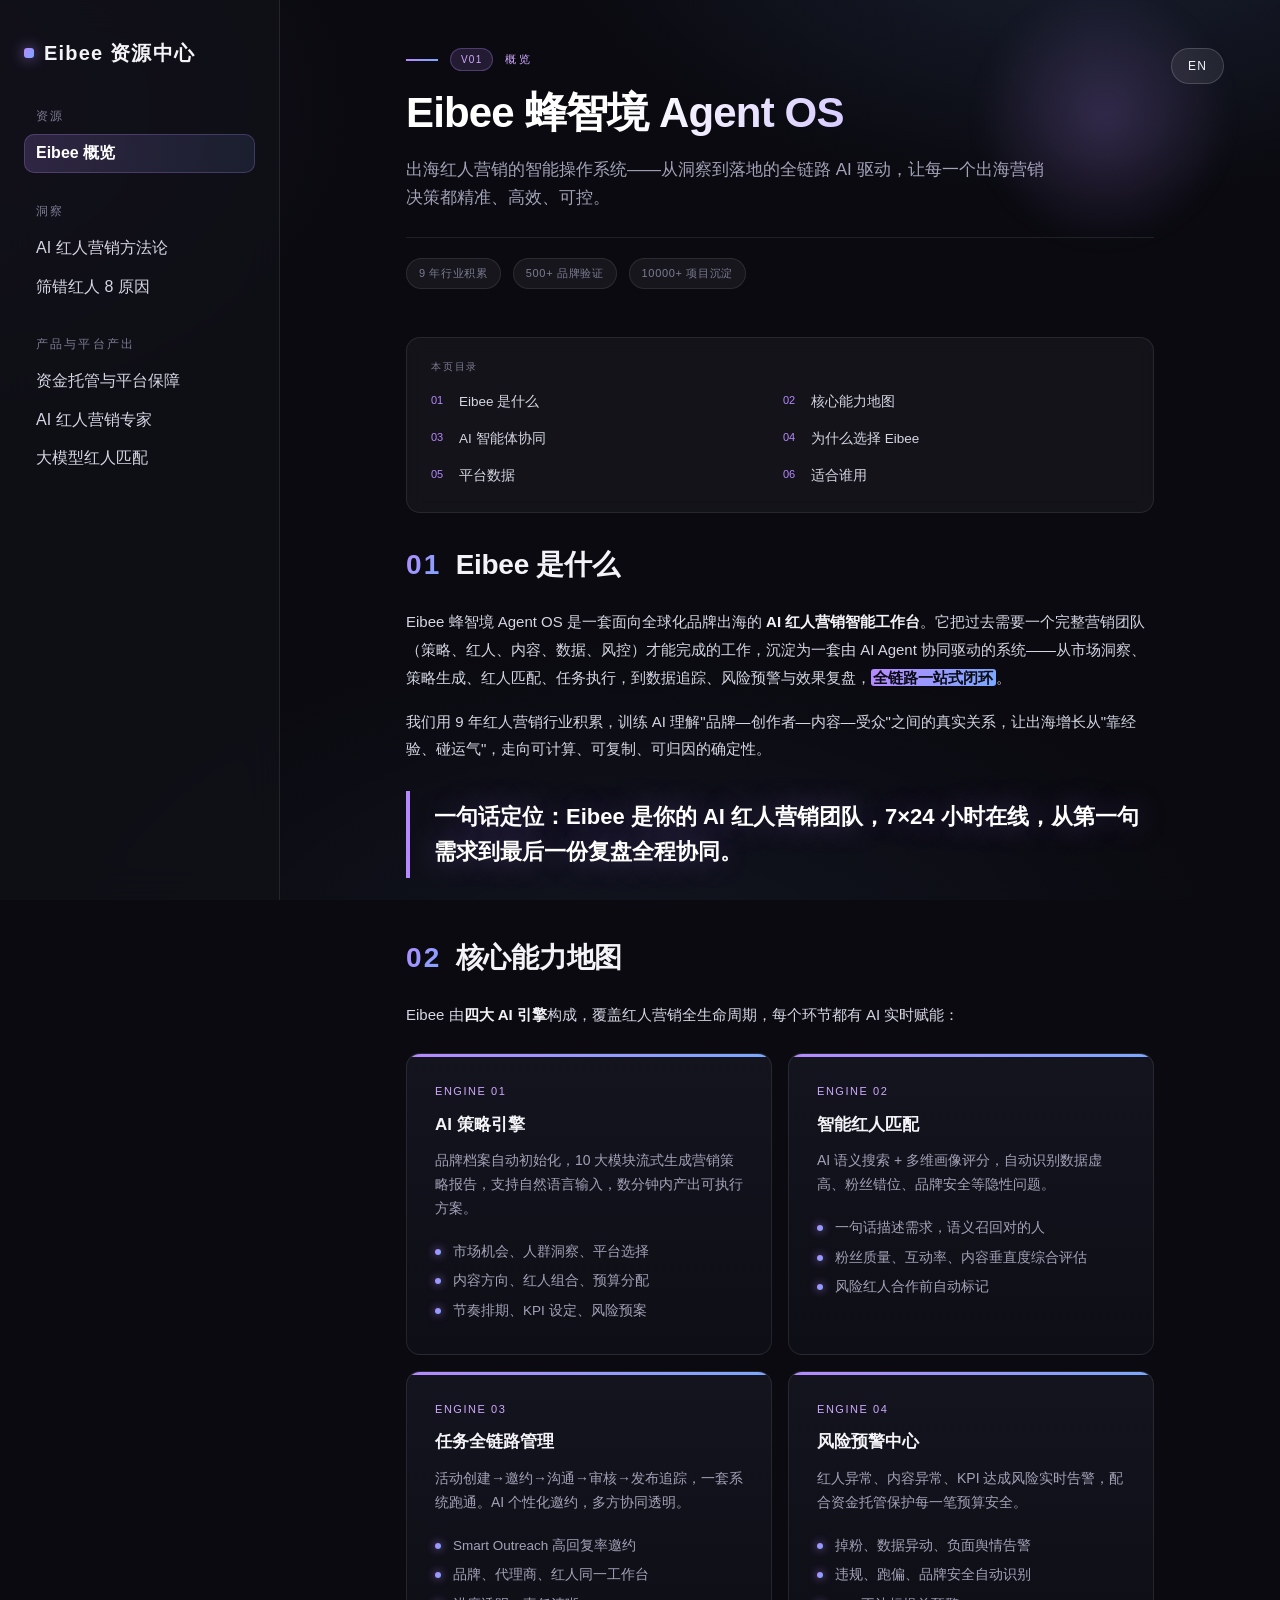
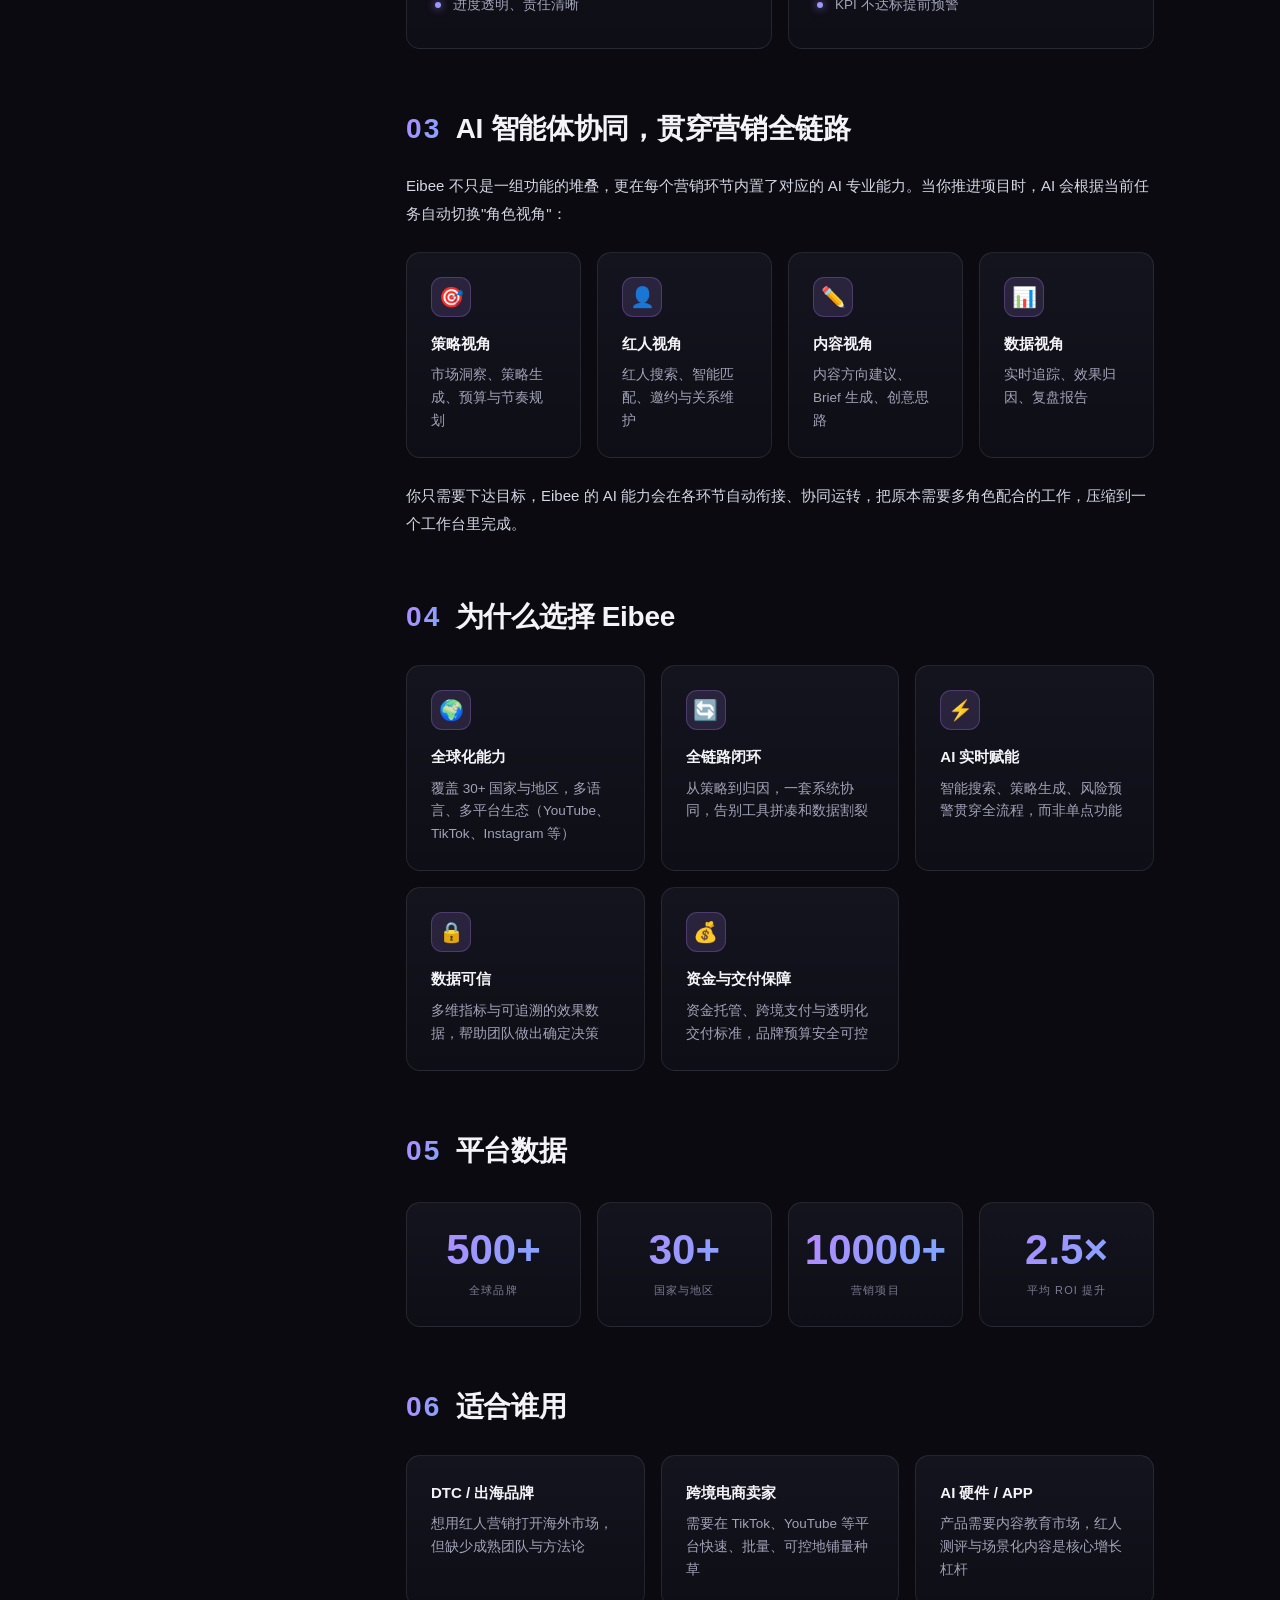
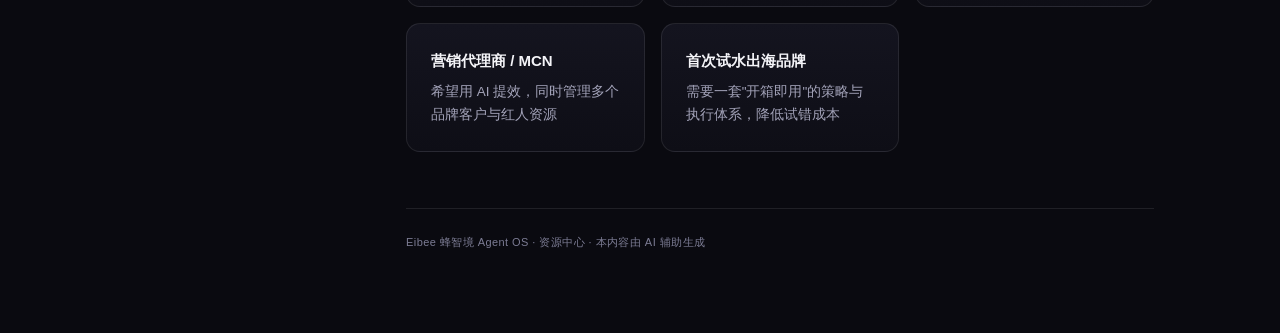
==== index.html @ e1010a0f "视觉升级：Dark Global Edition 深色全球营销风" ====
<!doctype html>
<html lang="zh-CN">
<head>
<meta charset="utf-8">
<meta name="viewport" content="width=device-width,initial-scale=1">
<title>Eibee 蜂智境 Agent OS · Eibee 资源中心</title>
<style>
:root{--bg:#0a0a10;--bg-2:#0e0e16;--panel:#14141f;--panel-2:#191926;--line:rgba(255,255,255,.09);--line-strong:rgba(255,255,255,.16);--ink:#f4f4f8;--ink-2:#d6d6e4;--ink-3:#a2a2b8;--grey:#7c7c94;--acc:#B689FF;--acc-2:#7AA8FF;--acc-soft:rgba(182,137,255,.14);--acc-deep:#cfa9ff;--grad:linear-gradient(120deg,#B689FF 0%,#7AA8FF 100%);--glow:0 0 40px rgba(182,137,255,.18);--title:'Alibaba PuHuiTi Medium','Alibaba PuHuiTi 3.0 65 Medium','PingFang SC','Microsoft YaHei',sans-serif;--mono:'Alibaba PuHuiTi','Alibaba PuHuiTi 3.0 55 Regular','PingFang SC','Microsoft YaHei',sans-serif;--sans:'Alibaba PuHuiTi','Alibaba PuHuiTi 3.0 55 Regular','PingFang SC','Microsoft YaHei',sans-serif;--sidebar-w:280px}*,*::before,*::after{box-sizing:border-box;margin:0;padding:0}html{scroll-behavior:smooth;-webkit-text-size-adjust:100%}body{font-family:var(--sans);background:var(--bg);background-image:radial-gradient(900px 480px at 85% -10%,rgba(122,168,255,.14),transparent 60%),radial-gradient(800px 520px at -10% 12%,rgba(182,137,255,.12),transparent 60%),radial-gradient(1000px 600px at 50% 110%,rgba(122,168,255,.07),transparent 60%);background-attachment:fixed;color:var(--ink);line-height:1.7;font-size:15px;-webkit-font-smoothing:antialiased;-moz-osx-font-smoothing:grayscale}h1,h2,h3,h4,h5,h6,.sidebar-logo,.sidebar-group-title,.toc-title{font-family:var(--title)}::selection{background:var(--acc);color:#0a0a10}::-webkit-scrollbar{width:10px;height:10px}::-webkit-scrollbar-thumb{background:rgba(255,255,255,.12);border-radius:8px;border:2px solid var(--bg)}::-webkit-scrollbar-track{background:transparent}a{color:var(--acc-deep)}.page-wrap{display:flex;min-height:100vh}.sidebar{width:var(--sidebar-w);min-width:var(--sidebar-w);background:rgba(16,16,24,.82);backdrop-filter:blur(18px);-webkit-backdrop-filter:blur(18px);border-right:1px solid var(--line);padding:36px 0;position:fixed;top:0;left:0;bottom:0;overflow-y:auto;z-index:100}.sidebar-inner{padding:0 24px}.sidebar-logo{display:flex;align-items:center;gap:10px;font-family:var(--title);font-size:20px;font-weight:700;letter-spacing:.06em;color:var(--ink);text-decoration:none;margin-bottom:36px}.sidebar-logo::before{content:"";width:10px;height:10px;border-radius:3px;background:var(--grad);box-shadow:0 0 14px rgba(182,137,255,.7);flex:none}.sidebar-group{margin-bottom:28px}.sidebar-group-title{font-family:var(--title);font-size:12px;letter-spacing:.18em;color:var(--grey);text-transform:uppercase;padding:0 12px;margin-bottom:8px}.sidebar-item{display:flex;align-items:center;gap:10px;padding:8px 12px;border-radius:10px;font-size:16px;color:var(--ink-2);text-decoration:none;transition:background .15s,color .15s;line-height:1.4}.sidebar-item:hover{background:rgba(255,255,255,.06);color:var(--ink)}.sidebar-item.active{background:linear-gradient(90deg,rgba(182,137,255,.18),rgba(122,168,255,.10));color:#fff;font-weight:600;box-shadow:inset 0 0 0 1px rgba(182,137,255,.25)}.sidebar-item .si-icon{display:none}.sidebar-item.sub{padding-left:34px;font-size:16px;color:var(--ink-3)}.sidebar-item.sub.active{color:#fff;background:var(--acc-soft)}.lang-toggle{position:absolute;top:48px;right:56px;z-index:200;padding:7px 16px;border-radius:999px;background:rgba(255,255,255,.08);color:var(--ink);border:1px solid var(--line-strong);font-family:var(--mono);font-size:12px;letter-spacing:.1em;text-decoration:none;cursor:pointer;backdrop-filter:blur(10px);-webkit-backdrop-filter:blur(10px);transition:background .15s,border-color .15s,box-shadow .15s}.lang-toggle:hover{background:rgba(182,137,255,.22);border-color:rgba(182,137,255,.5);box-shadow:var(--glow)}.sidebar-toggle{display:none;position:fixed;top:16px;left:16px;z-index:200;width:40px;height:40px;border-radius:10px;background:rgba(255,255,255,.08);color:var(--ink);border:1px solid var(--line-strong);font-size:18px;cursor:pointer;align-items:center;justify-content:center;backdrop-filter:blur(10px);-webkit-backdrop-filter:blur(10px)}.main{margin-left:var(--sidebar-w);flex:1;min-width:0}.main-inner{position:relative;max-width:860px;margin:0 auto;padding:48px 56px 80px}.doc-hero{margin-bottom:48px;position:relative}.doc-hero::before{content:"";position:absolute;top:-70px;right:-90px;width:280px;height:280px;border-radius:50%;background:radial-gradient(circle,rgba(182,137,255,.22),transparent 65%);filter:blur(10px);pointer-events:none}.doc-eyebrow{font-family:var(--mono);font-size:11px;letter-spacing:.2em;color:var(--acc-deep);margin-bottom:16px;display:flex;align-items:center;gap:12px}.doc-eyebrow::before{content:"";width:32px;height:2px;background:var(--grad)}.doc-eyebrow .cat-tag{display:inline-block;padding:2px 10px;border-radius:999px;background:var(--acc-soft);color:var(--acc-deep);border:1px solid rgba(182,137,255,.3);font-size:10px;letter-spacing:.12em}.doc-title{font-size:clamp(28px,4vw,42px);font-weight:900;line-height:1.25;letter-spacing:-.02em;background:linear-gradient(120deg,#ffffff 30%,#c9b8ff 70%,#9db8ff 100%);-webkit-background-clip:text;background-clip:text;-webkit-text-fill-color:transparent;color:transparent;margin-bottom:16px}.doc-subtitle{font-size:17px;color:var(--ink-3);line-height:1.7;max-width:640px}.doc-meta{display:flex;gap:12px;flex-wrap:wrap;margin-top:24px;padding-top:20px;border-top:1px solid var(--line);font-family:var(--mono);font-size:11px;letter-spacing:.06em;color:var(--grey)}.doc-meta span{display:flex;align-items:center;gap:6px;padding:5px 12px;border-radius:999px;background:rgba(255,255,255,.05);border:1px solid var(--line)}.sec{margin-bottom:56px;scroll-margin-top:24px}.sec-head{display:flex;align-items:baseline;gap:14px;margin-bottom:20px}.sec-num{font-family:var(--mono);font-size:clamp(22px,2.8vw,28px);font-weight:700;background:var(--grad);-webkit-background-clip:text;background-clip:text;-webkit-text-fill-color:transparent;color:transparent;letter-spacing:.08em;min-width:32px}.sec-title{font-size:clamp(22px,2.8vw,28px);font-weight:800;line-height:1.3;letter-spacing:-.01em;color:var(--ink)}.sec-lead{font-size:16px;color:var(--ink-3);line-height:1.8;margin-bottom:20px}.sec p{margin-bottom:16px;color:var(--ink-2);font-size:15px;line-height:1.85}.sec strong{color:var(--ink);font-weight:700}.hl{background:var(--grad);color:#0a0a10;padding:0 .15em;border-radius:3px;font-weight:600}.pull{font-weight:800;font-size:clamp(18px,2.2vw,22px);line-height:1.6;border-left:4px solid var(--acc);padding:8px 0 8px 24px;margin:28px 0;color:#fff;text-shadow:0 0 30px rgba(182,137,255,.35)}.cards{display:grid;gap:16px;margin:24px 0}.cards-2{grid-template-columns:repeat(2,1fr)}.cards-3{grid-template-columns:repeat(3,1fr)}.cards-4{grid-template-columns:repeat(4,1fr)}.card{background:linear-gradient(180deg,var(--panel),var(--bg-2));border:1px solid var(--line);border-radius:14px;padding:24px;transition:transform .2s,box-shadow .2s,border-color .2s}.card:hover{transform:translateY(-3px);border-color:rgba(182,137,255,.45);box-shadow:0 12px 32px rgba(0,0,0,.4),var(--glow)}.card-icon{width:40px;height:40px;border-radius:11px;background:var(--acc-soft);color:var(--acc-deep);border:1px solid rgba(182,137,255,.25);display:flex;align-items:center;justify-content:center;font-size:20px;margin-bottom:14px}.card h4{font-size:15px;font-weight:700;margin-bottom:8px;color:var(--ink)}.card p{font-size:13.5px;color:var(--ink-3);line-height:1.7;margin:0}.feat-card{background:linear-gradient(180deg,var(--panel),var(--bg-2));border:1px solid var(--line);border-radius:14px;padding:28px;position:relative;overflow:hidden;transition:transform .2s,box-shadow .2s,border-color .2s}.feat-card:hover{transform:translateY(-3px);border-color:rgba(122,168,255,.45);box-shadow:0 12px 32px rgba(0,0,0,.4),0 0 40px rgba(122,168,255,.12)}.feat-card::before{content:"";position:absolute;top:0;left:0;right:0;height:3px;background:var(--grad)}.feat-card .fc-num{font-family:var(--mono);font-size:11px;letter-spacing:.14em;color:var(--acc-deep);margin-bottom:10px}.feat-card h4{font-size:17px;font-weight:700;margin-bottom:10px;color:var(--ink)}.feat-card p{font-size:14px;color:var(--ink-3);line-height:1.7}.feat-card ul{margin:12px 0 0;padding:0;list-style:none}.feat-card ul li{font-size:13.5px;color:var(--ink-3);padding:4px 0;padding-left:18px;position:relative;line-height:1.6}.feat-card ul li::before{content:"";position:absolute;left:0;top:12px;width:6px;height:6px;border-radius:50%;background:var(--grad);box-shadow:0 0 8px rgba(182,137,255,.8)}.acc-band{background:linear-gradient(135deg,rgba(182,137,255,.16),rgba(122,168,255,.10));border:1px solid rgba(182,137,255,.28);border-radius:18px;padding:clamp(28px,4vw,48px);margin:32px 0}.acc-band .sec-title{color:#fff}.stats-row{display:grid;gap:16px;margin:28px 0}.stats-4{grid-template-columns:repeat(4,1fr)}.stats-3{grid-template-columns:repeat(3,1fr)}.stat{text-align:center;padding:26px 16px;background:linear-gradient(180deg,var(--panel),var(--bg-2));border:1px solid var(--line);border-radius:14px;transition:border-color .2s,box-shadow .2s}.stat:hover{border-color:rgba(182,137,255,.4);box-shadow:var(--glow)}.stat .num{font-size:clamp(28px,3.5vw,42px);font-weight:900;background:var(--grad);-webkit-background-clip:text;background-clip:text;-webkit-text-fill-color:transparent;color:transparent;line-height:1;font-variant-numeric:tabular-nums}.stat .label{font-family:var(--mono);font-size:11px;letter-spacing:.1em;color:var(--grey);margin-top:10px}.table-wrap{overflow-x:auto;margin:24px 0}table{width:100%;border-collapse:collapse;font-size:14px}th{text-align:left;padding:12px 16px;font-family:var(--mono);font-size:11px;letter-spacing:.1em;color:var(--acc-deep);border-bottom:2px solid rgba(182,137,255,.5);text-transform:uppercase}td{padding:14px 16px;border-bottom:1px solid var(--line);color:var(--ink-2)}tr:hover td{background:rgba(255,255,255,.04)}.steps{margin:28px 0;position:relative}.step{display:flex;gap:20px;margin-bottom:24px;position:relative}.step:last-child{margin-bottom:0}.step-marker{width:36px;height:36px;flex:none;border-radius:50%;background:var(--grad);color:#0a0a10;display:flex;align-items:center;justify-content:center;font-family:var(--mono);font-weight:700;font-size:14px;box-shadow:0 0 16px rgba(182,137,255,.5)}.step-body h4{font-size:15px;font-weight:700;margin-bottom:6px;color:var(--ink)}.step-body p{font-size:14px;color:var(--ink-3);margin:0;line-height:1.7}.doc-footer{margin-top:48px;padding-top:24px;border-top:1px solid var(--line);font-family:var(--mono);font-size:11px;letter-spacing:.04em;color:var(--grey);line-height:1.8}.toc{background:rgba(255,255,255,.04);border:1px solid var(--line);border-radius:14px;padding:20px 24px;margin:28px 0;backdrop-filter:blur(8px);-webkit-backdrop-filter:blur(8px)}.toc-title{font-family:var(--title);font-size:10px;letter-spacing:.18em;color:var(--grey);text-transform:uppercase;margin-bottom:12px}.toc-list{list-style:none;display:grid;grid-template-columns:repeat(2,1fr);gap:6px}.toc-list a{color:var(--ink-2);text-decoration:none;font-size:13.5px;padding:4px 0;display:flex;gap:8px;transition:color .15s}.toc-list a:hover{color:var(--acc-deep)}.toc-list a .tn{font-family:var(--mono);font-size:11px;color:var(--acc);min-width:20px}@media(max-width:900px){.sidebar{transform:translateX(-100%);transition:transform .25s;box-shadow:8px 0 40px rgba(0,0,0,.5)}.sidebar.open{transform:translateX(0)}.sidebar-toggle{display:flex}.main{margin-left:0}.main-inner{padding:32px 20px 60px}.lang-toggle{top:32px;right:20px}.cards-2,.cards-3,.cards-4{grid-template-columns:1fr}.stats-4,.stats-3{grid-template-columns:repeat(2,1fr)}.toc-list{grid-template-columns:1fr}}@media(max-width:560px){.stats-4,.stats-3{grid-template-columns:1fr}}@media print{body{background:#fff!important;background-image:none!important;color:#111}.sidebar,.sidebar-toggle,.lang-toggle{display:none!important}.main{margin-left:0}.main-inner{max-width:100%;padding:0}.sec{break-inside:avoid}.card,.feat-card,.stat,.acc-band{break-inside:avoid;background:#fff;border-color:#ddd;box-shadow:none}.doc-title,.sec-num,.stat .num{background:none;-webkit-text-fill-color:initial;color:#111}.card p,.feat-card p,.feat-card ul li,.sec p,.doc-subtitle{color:#333}}
</style>
</head>
<body>
<div class="page-wrap">
<aside class="sidebar" id="sidebar">
  <div class="sidebar-inner">
    <a class="sidebar-logo" href="index.html?sharecode=LYEO55FTEU">Eibee 资源中心</a>
    <div class="sidebar-group">
  <div class="sidebar-group-title">资源</div>
  <a class="sidebar-item active" href="index.html?sharecode=LYEO55FTEU"><span class="si-icon">›</span>Eibee 概览</a>
</div><div class="sidebar-group">
  <div class="sidebar-group-title">洞察</div>
  <a class="sidebar-item" href="methodology.html?sharecode=LYEO55FTEU"><span class="si-icon">›</span>AI 红人营销方法论</a><a class="sidebar-item" href="8-mistakes.html?sharecode=LYEO55FTEU"><span class="si-icon">›</span>筛错红人 8 原因</a>
</div><div class="sidebar-group">
  <div class="sidebar-group-title">产品与平台产出</div>
  <a class="sidebar-item" href="fund-escrow.html?sharecode=LYEO55FTEU"><span class="si-icon">›</span>资金托管与平台保障</a><a class="sidebar-item" href="ai-expert.html?sharecode=LYEO55FTEU"><span class="si-icon">›</span>AI 红人营销专家</a><a class="sidebar-item" href="llm-matching.html?sharecode=LYEO55FTEU"><span class="si-icon">›</span>大模型红人匹配</a>
</div>
  </div>
</aside>
<button class="sidebar-toggle" id="sidebarToggle">☰</button>
<main class="main"><div class="main-inner">
<div class="doc-hero">
  <div class="doc-eyebrow"><span class="cat-tag">V01</span> 概览</div>
  <h1 class="doc-title">Eibee 蜂智境 Agent OS</h1>
  <p class="doc-subtitle">出海红人营销的智能操作系统——从洞察到落地的全链路 AI 驱动，让每一个出海营销决策都精准、高效、可控。</p>
  <div class="doc-meta"><span>9 年行业积累</span><span>500+ 品牌验证</span><span>10000+ 项目沉淀</span></div>
</div>
<div class="toc"><div class="toc-title">本页目录</div><div class="toc-list"><a href="#s1"><span class="tn">01</span>Eibee 是什么</a><a href="#s2"><span class="tn">02</span>核心能力地图</a><a href="#s3"><span class="tn">03</span>AI 智能体协同</a><a href="#s4"><span class="tn">04</span>为什么选择 Eibee</a><a href="#s5"><span class="tn">05</span>平台数据</a><a href="#s6"><span class="tn">06</span>适合谁用</a></div></div>

<section class="sec" id="s1">
  <div class="sec-head"><span class="sec-num">01</span><h2 class="sec-title">Eibee 是什么</h2></div>
  <p>Eibee 蜂智境 Agent OS 是一套面向全球化品牌出海的 <strong>AI 红人营销智能工作台</strong>。它把过去需要一个完整营销团队（策略、红人、内容、数据、风控）才能完成的工作，沉淀为一套由 AI Agent 协同驱动的系统——从市场洞察、策略生成、红人匹配、任务执行，到数据追踪、风险预警与效果复盘，<span class="hl">全链路一站式闭环</span>。</p>
  <p>我们用 9 年红人营销行业积累，训练 AI 理解"品牌—创作者—内容—受众"之间的真实关系，让出海增长从"靠经验、碰运气"，走向可计算、可复制、可归因的确定性。</p>
  <div class="pull">一句话定位：Eibee 是你的 AI 红人营销团队，7×24 小时在线，从第一句需求到最后一份复盘全程协同。</div>
</section>

<section class="sec" id="s2">
  <div class="sec-head"><span class="sec-num">02</span><h2 class="sec-title">核心能力地图</h2></div>
  <p>Eibee 由<strong>四大 AI 引擎</strong>构成，覆盖红人营销全生命周期，每个环节都有 AI 实时赋能：</p>
  <div class="cards cards-2">
    <div class="feat-card">
      <div class="fc-num">ENGINE 01</div>
      <h4>AI 策略引擎</h4>
      <p>品牌档案自动初始化，10 大模块流式生成营销策略报告，支持自然语言输入，数分钟内产出可执行方案。</p>
      <ul>
        <li>市场机会、人群洞察、平台选择</li>
        <li>内容方向、红人组合、预算分配</li>
        <li>节奏排期、KPI 设定、风险预案</li>
      </ul>
    </div>
    <div class="feat-card">
      <div class="fc-num">ENGINE 02</div>
      <h4>智能红人匹配</h4>
      <p>AI 语义搜索 + 多维画像评分，自动识别数据虚高、粉丝错位、品牌安全等隐性问题。</p>
      <ul>
        <li>一句话描述需求，语义召回对的人</li>
        <li>粉丝质量、互动率、内容垂直度综合评估</li>
        <li>风险红人合作前自动标记</li>
      </ul>
    </div>
    <div class="feat-card">
      <div class="fc-num">ENGINE 03</div>
      <h4>任务全链路管理</h4>
      <p>活动创建→邀约→沟通→审核→发布追踪，一套系统跑通。AI 个性化邀约，多方协同透明。</p>
      <ul>
        <li>Smart Outreach 高回复率邀约</li>
        <li>品牌、代理商、红人同一工作台</li>
        <li>进度透明、责任清晰</li>
      </ul>
    </div>
    <div class="feat-card">
      <div class="fc-num">ENGINE 04</div>
      <h4>风险预警中心</h4>
      <p>红人异常、内容异常、KPI 达成风险实时告警，配合资金托管保护每一笔预算安全。</p>
      <ul>
        <li>掉粉、数据异动、负面舆情告警</li>
        <li>违规、跑偏、品牌安全自动识别</li>
        <li>KPI 不达标提前预警</li>
      </ul>
    </div>
  </div>
</section>

<section class="sec" id="s3">
  <div class="sec-head"><span class="sec-num">03</span><h2 class="sec-title">AI 智能体协同，贯穿营销全链路</h2></div>
  <p>Eibee 不只是一组功能的堆叠，更在每个营销环节内置了对应的 AI 专业能力。当你推进项目时，AI 会根据当前任务自动切换"角色视角"：</p>
  <div class="cards cards-4">
    <div class="card"><div class="card-icon">🎯</div><h4>策略视角</h4><p>市场洞察、策略生成、预算与节奏规划</p></div>
    <div class="card"><div class="card-icon">👤</div><h4>红人视角</h4><p>红人搜索、智能匹配、邀约与关系维护</p></div>
    <div class="card"><div class="card-icon">✏️</div><h4>内容视角</h4><p>内容方向建议、Brief 生成、创意思路</p></div>
    <div class="card"><div class="card-icon">📊</div><h4>数据视角</h4><p>实时追踪、效果归因、复盘报告</p></div>
  </div>
  <p>你只需要下达目标，Eibee 的 AI 能力会在各环节自动衔接、协同运转，把原本需要多角色配合的工作，压缩到一个工作台里完成。</p>
</section>

<section class="sec" id="s4">
  <div class="sec-head"><span class="sec-num">04</span><h2 class="sec-title">为什么选择 Eibee</h2></div>
  <div class="cards cards-3">
    <div class="card"><div class="card-icon">🌍</div><h4>全球化能力</h4><p>覆盖 30+ 国家与地区，多语言、多平台生态（YouTube、TikTok、Instagram 等）</p></div>
    <div class="card"><div class="card-icon">🔄</div><h4>全链路闭环</h4><p>从策略到归因，一套系统协同，告别工具拼凑和数据割裂</p></div>
    <div class="card"><div class="card-icon">⚡</div><h4>AI 实时赋能</h4><p>智能搜索、策略生成、风险预警贯穿全流程，而非单点功能</p></div>
    <div class="card"><div class="card-icon">🔒</div><h4>数据可信</h4><p>多维指标与可追溯的效果数据，帮助团队做出确定决策</p></div>
    <div class="card"><div class="card-icon">💰</div><h4>资金与交付保障</h4><p>资金托管、跨境支付与透明化交付标准，品牌预算安全可控</p></div>
  </div>
</section>

<section class="sec" id="s5">
  <div class="sec-head"><span class="sec-num" style="color:var(--acc)">05</span><h2 class="sec-title">平台数据</h2></div>
  <div class="stats-row stats-4">
    <div class="stat"><div class="num">500+</div><div class="label">全球品牌</div></div>
    <div class="stat"><div class="num">30+</div><div class="label">国家与地区</div></div>
    <div class="stat"><div class="num">10000+</div><div class="label">营销项目</div></div>
    <div class="stat"><div class="num">2.5×</div><div class="label">平均 ROI 提升</div></div>
  </div>
</section>

<section class="sec" id="s6">
  <div class="sec-head"><span class="sec-num">06</span><h2 class="sec-title">适合谁用</h2></div>
  <div class="cards cards-3">
    <div class="card"><h4>DTC / 出海品牌</h4><p>想用红人营销打开海外市场，但缺少成熟团队与方法论</p></div>
    <div class="card"><h4>跨境电商卖家</h4><p>需要在 TikTok、YouTube 等平台快速、批量、可控地铺量种草</p></div>
    <div class="card"><h4>AI 硬件 / APP</h4><p>产品需要内容教育市场，红人测评与场景化内容是核心增长杠杆</p></div>
    <div class="card"><h4>营销代理商 / MCN</h4><p>希望用 AI 提效，同时管理多个品牌客户与红人资源</p></div>
    <div class="card"><h4>首次试水出海品牌</h4><p>需要一套"开箱即用"的策略与执行体系，降低试错成本</p></div>
  </div>
</section>

<div class="doc-footer">
  Eibee 蜂智境 Agent OS · 资源中心 · 本内容由 AI 辅助生成
</div>
</div></main>
</div>
<script>
document.getElementById('sidebarToggle').addEventListener('click',function(){
  document.getElementById('sidebar').classList.toggle('open');
});
document.addEventListener('click',function(e){
  if(!e.target.closest('.sidebar')&&!e.target.closest('.sidebar-toggle')){
    document.getElementById('sidebar').classList.remove('open');
  }
});
</script>
<a class="lang-toggle" href="index-en.html?sharecode=LYEO55FTEU">EN</a></body>
</html>
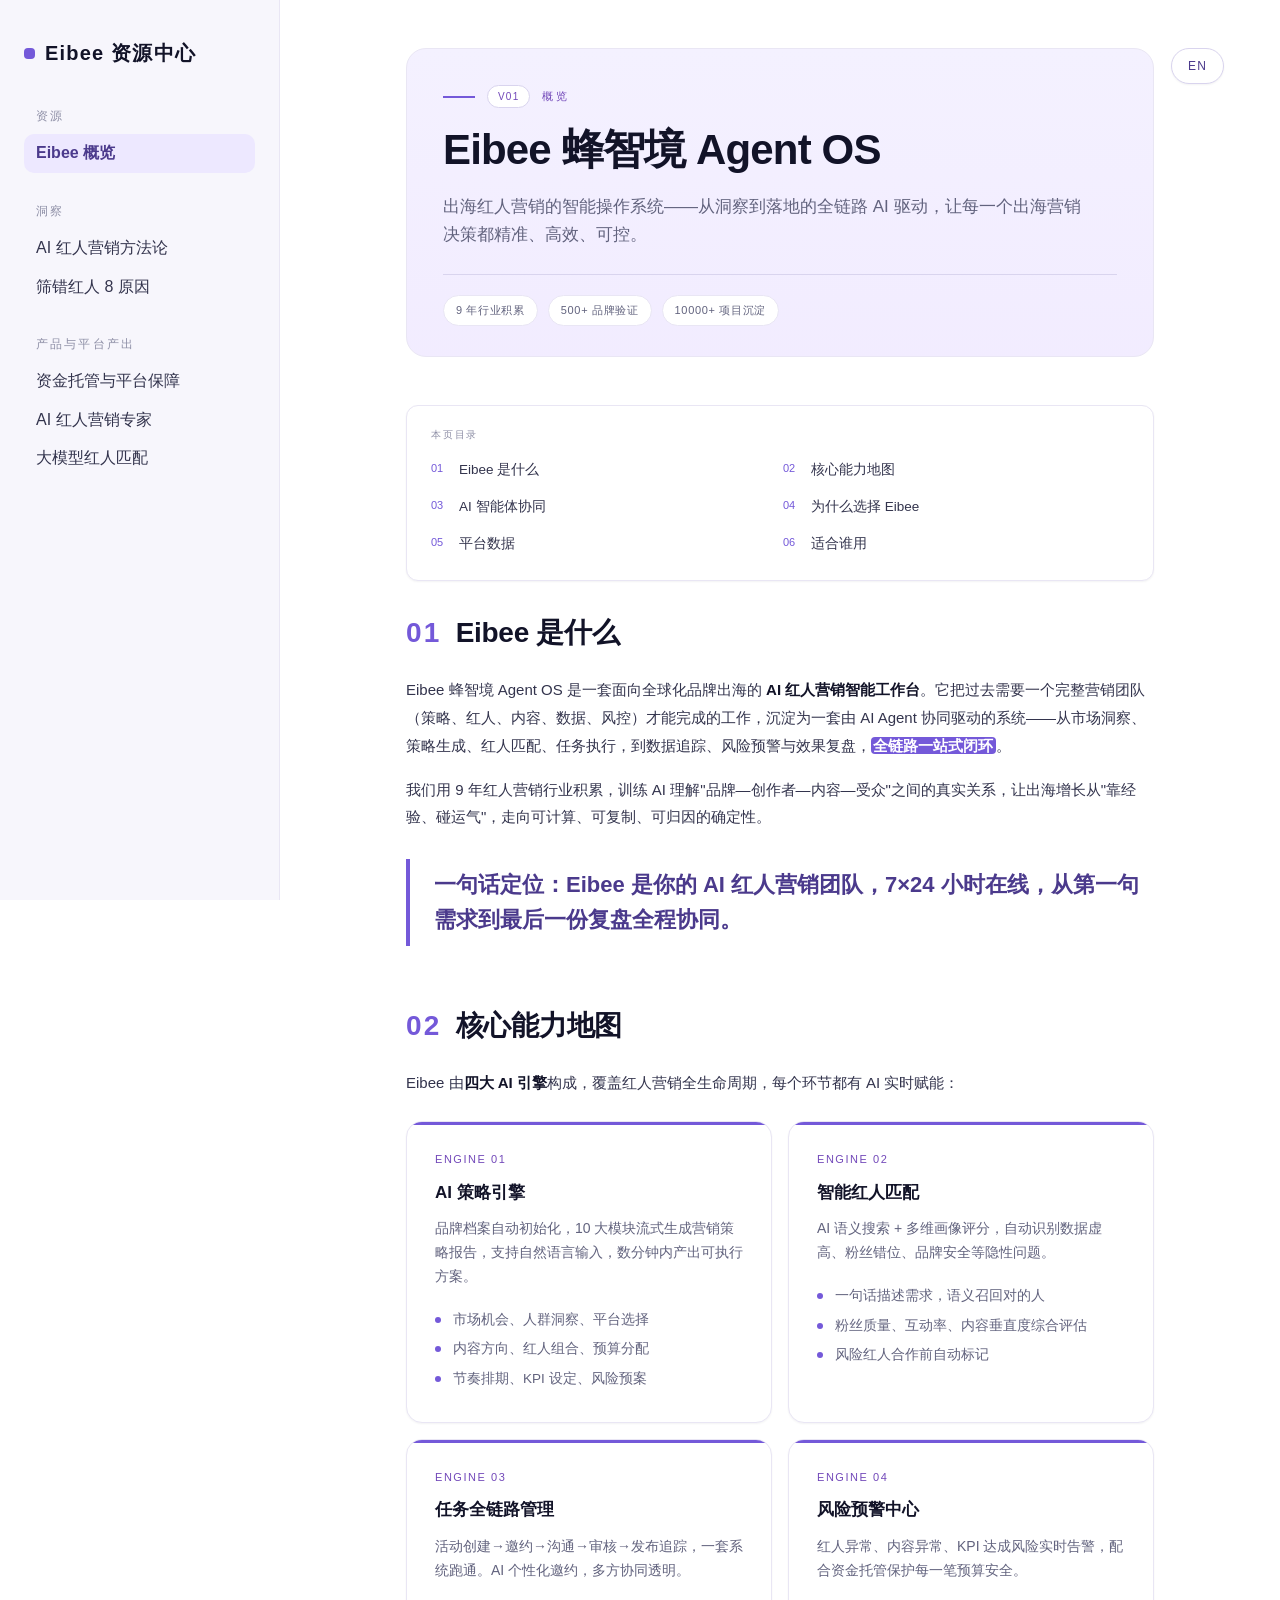
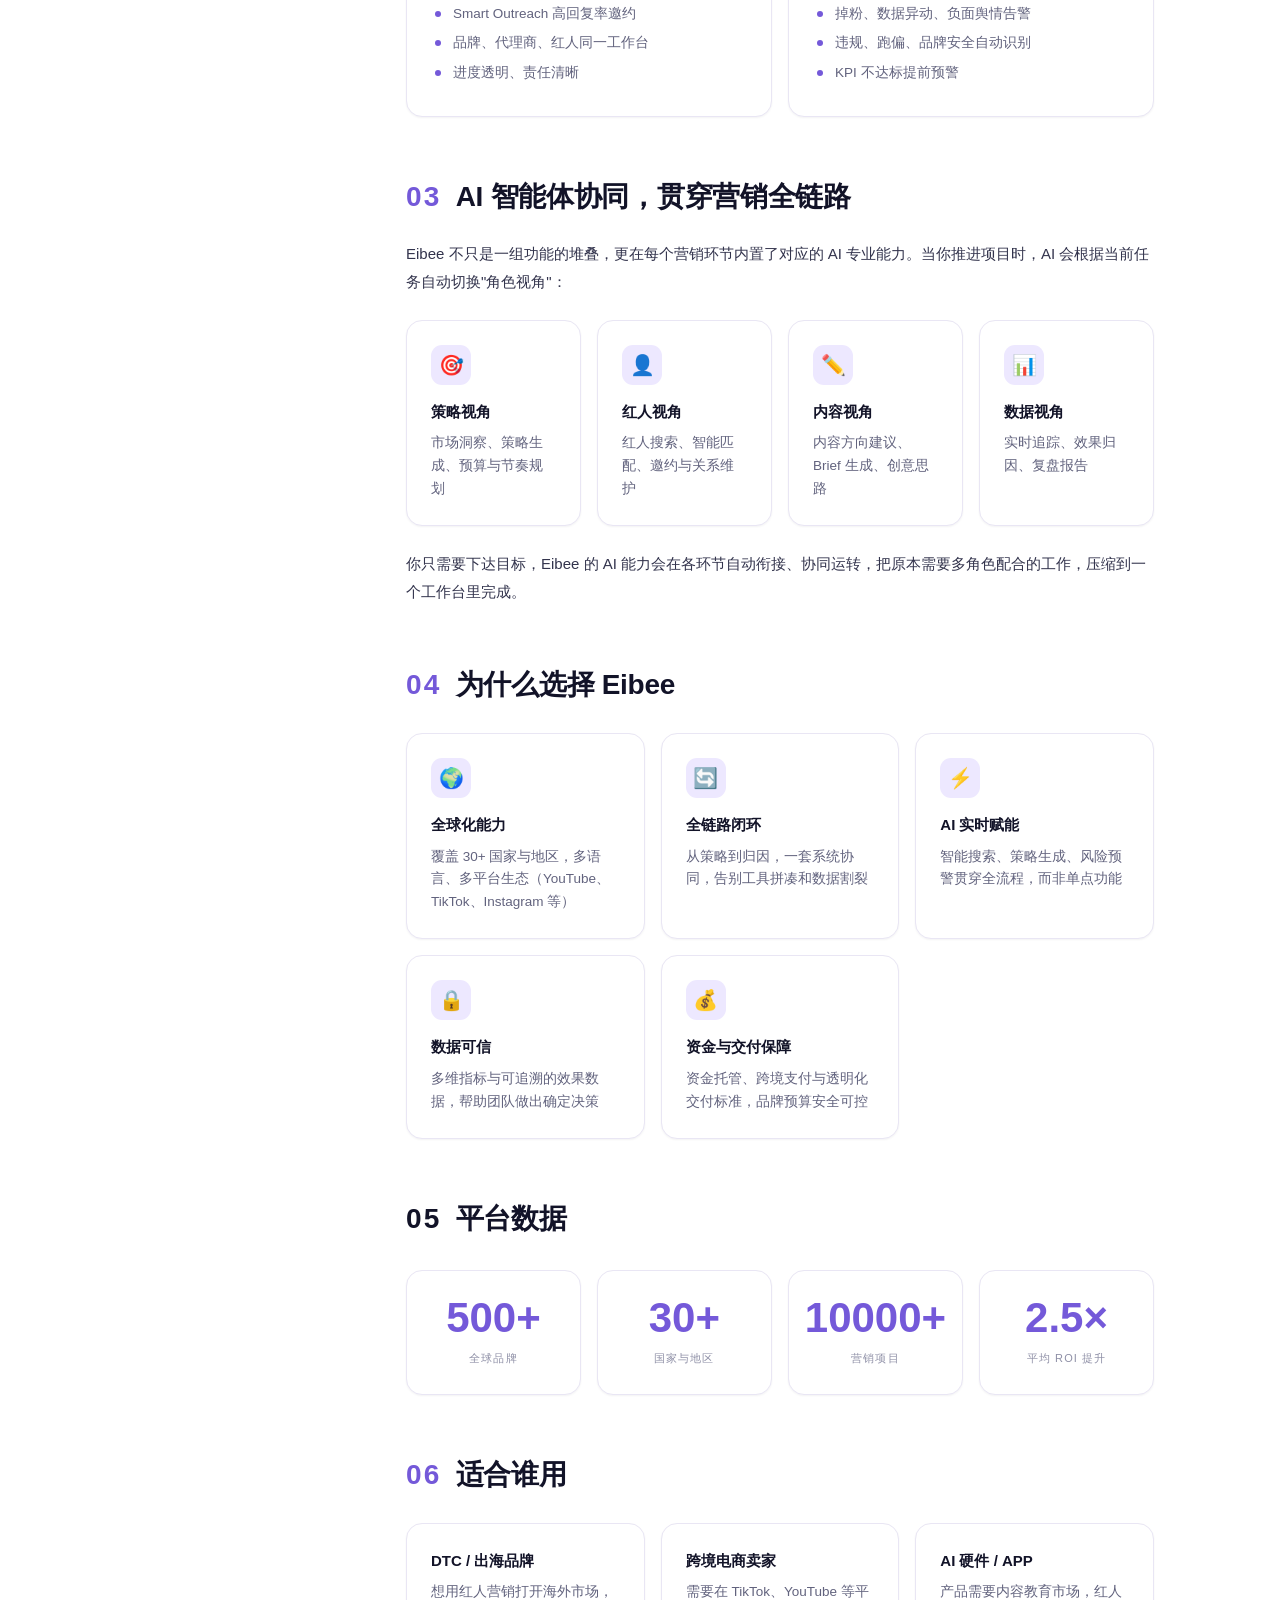
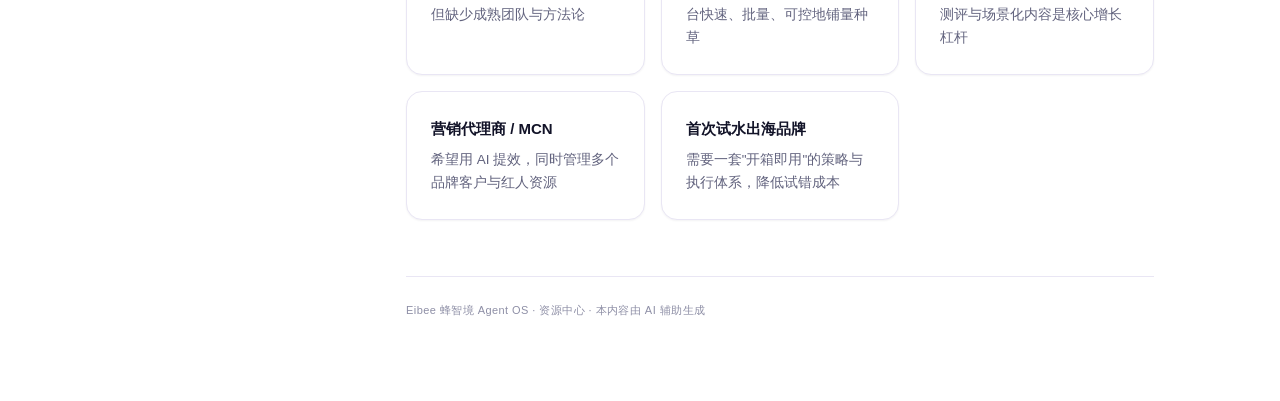
==== commit 3ab06b90: "视觉调整：切换为官网同款浅色品牌风（#7459d9 主紫 + 淡紫渐变 Hero）" ====
--- a/index.html
+++ b/index.html
@@ -5,7 +5,7 @@
 <meta name="viewport" content="width=device-width,initial-scale=1">
 <title>Eibee 蜂智境 Agent OS · Eibee 资源中心</title>
 <style>
-:root{--bg:#0a0a10;--bg-2:#0e0e16;--panel:#14141f;--panel-2:#191926;--line:rgba(255,255,255,.09);--line-strong:rgba(255,255,255,.16);--ink:#f4f4f8;--ink-2:#d6d6e4;--ink-3:#a2a2b8;--grey:#7c7c94;--acc:#B689FF;--acc-2:#7AA8FF;--acc-soft:rgba(182,137,255,.14);--acc-deep:#cfa9ff;--grad:linear-gradient(120deg,#B689FF 0%,#7AA8FF 100%);--glow:0 0 40px rgba(182,137,255,.18);--title:'Alibaba PuHuiTi Medium','Alibaba PuHuiTi 3.0 65 Medium','PingFang SC','Microsoft YaHei',sans-serif;--mono:'Alibaba PuHuiTi','Alibaba PuHuiTi 3.0 55 Regular','PingFang SC','Microsoft YaHei',sans-serif;--sans:'Alibaba PuHuiTi','Alibaba PuHuiTi 3.0 55 Regular','PingFang SC','Microsoft YaHei',sans-serif;--sidebar-w:280px}*,*::before,*::after{box-sizing:border-box;margin:0;padding:0}html{scroll-behavior:smooth;-webkit-text-size-adjust:100%}body{font-family:var(--sans);background:var(--bg);background-image:radial-gradient(900px 480px at 85% -10%,rgba(122,168,255,.14),transparent 60%),radial-gradient(800px 520px at -10% 12%,rgba(182,137,255,.12),transparent 60%),radial-gradient(1000px 600px at 50% 110%,rgba(122,168,255,.07),transparent 60%);background-attachment:fixed;color:var(--ink);line-height:1.7;font-size:15px;-webkit-font-smoothing:antialiased;-moz-osx-font-smoothing:grayscale}h1,h2,h3,h4,h5,h6,.sidebar-logo,.sidebar-group-title,.toc-title{font-family:var(--title)}::selection{background:var(--acc);color:#0a0a10}::-webkit-scrollbar{width:10px;height:10px}::-webkit-scrollbar-thumb{background:rgba(255,255,255,.12);border-radius:8px;border:2px solid var(--bg)}::-webkit-scrollbar-track{background:transparent}a{color:var(--acc-deep)}.page-wrap{display:flex;min-height:100vh}.sidebar{width:var(--sidebar-w);min-width:var(--sidebar-w);background:rgba(16,16,24,.82);backdrop-filter:blur(18px);-webkit-backdrop-filter:blur(18px);border-right:1px solid var(--line);padding:36px 0;position:fixed;top:0;left:0;bottom:0;overflow-y:auto;z-index:100}.sidebar-inner{padding:0 24px}.sidebar-logo{display:flex;align-items:center;gap:10px;font-family:var(--title);font-size:20px;font-weight:700;letter-spacing:.06em;color:var(--ink);text-decoration:none;margin-bottom:36px}.sidebar-logo::before{content:"";width:10px;height:10px;border-radius:3px;background:var(--grad);box-shadow:0 0 14px rgba(182,137,255,.7);flex:none}.sidebar-group{margin-bottom:28px}.sidebar-group-title{font-family:var(--title);font-size:12px;letter-spacing:.18em;color:var(--grey);text-transform:uppercase;padding:0 12px;margin-bottom:8px}.sidebar-item{display:flex;align-items:center;gap:10px;padding:8px 12px;border-radius:10px;font-size:16px;color:var(--ink-2);text-decoration:none;transition:background .15s,color .15s;line-height:1.4}.sidebar-item:hover{background:rgba(255,255,255,.06);color:var(--ink)}.sidebar-item.active{background:linear-gradient(90deg,rgba(182,137,255,.18),rgba(122,168,255,.10));color:#fff;font-weight:600;box-shadow:inset 0 0 0 1px rgba(182,137,255,.25)}.sidebar-item .si-icon{display:none}.sidebar-item.sub{padding-left:34px;font-size:16px;color:var(--ink-3)}.sidebar-item.sub.active{color:#fff;background:var(--acc-soft)}.lang-toggle{position:absolute;top:48px;right:56px;z-index:200;padding:7px 16px;border-radius:999px;background:rgba(255,255,255,.08);color:var(--ink);border:1px solid var(--line-strong);font-family:var(--mono);font-size:12px;letter-spacing:.1em;text-decoration:none;cursor:pointer;backdrop-filter:blur(10px);-webkit-backdrop-filter:blur(10px);transition:background .15s,border-color .15s,box-shadow .15s}.lang-toggle:hover{background:rgba(182,137,255,.22);border-color:rgba(182,137,255,.5);box-shadow:var(--glow)}.sidebar-toggle{display:none;position:fixed;top:16px;left:16px;z-index:200;width:40px;height:40px;border-radius:10px;background:rgba(255,255,255,.08);color:var(--ink);border:1px solid var(--line-strong);font-size:18px;cursor:pointer;align-items:center;justify-content:center;backdrop-filter:blur(10px);-webkit-backdrop-filter:blur(10px)}.main{margin-left:var(--sidebar-w);flex:1;min-width:0}.main-inner{position:relative;max-width:860px;margin:0 auto;padding:48px 56px 80px}.doc-hero{margin-bottom:48px;position:relative}.doc-hero::before{content:"";position:absolute;top:-70px;right:-90px;width:280px;height:280px;border-radius:50%;background:radial-gradient(circle,rgba(182,137,255,.22),transparent 65%);filter:blur(10px);pointer-events:none}.doc-eyebrow{font-family:var(--mono);font-size:11px;letter-spacing:.2em;color:var(--acc-deep);margin-bottom:16px;display:flex;align-items:center;gap:12px}.doc-eyebrow::before{content:"";width:32px;height:2px;background:var(--grad)}.doc-eyebrow .cat-tag{display:inline-block;padding:2px 10px;border-radius:999px;background:var(--acc-soft);color:var(--acc-deep);border:1px solid rgba(182,137,255,.3);font-size:10px;letter-spacing:.12em}.doc-title{font-size:clamp(28px,4vw,42px);font-weight:900;line-height:1.25;letter-spacing:-.02em;background:linear-gradient(120deg,#ffffff 30%,#c9b8ff 70%,#9db8ff 100%);-webkit-background-clip:text;background-clip:text;-webkit-text-fill-color:transparent;color:transparent;margin-bottom:16px}.doc-subtitle{font-size:17px;color:var(--ink-3);line-height:1.7;max-width:640px}.doc-meta{display:flex;gap:12px;flex-wrap:wrap;margin-top:24px;padding-top:20px;border-top:1px solid var(--line);font-family:var(--mono);font-size:11px;letter-spacing:.06em;color:var(--grey)}.doc-meta span{display:flex;align-items:center;gap:6px;padding:5px 12px;border-radius:999px;background:rgba(255,255,255,.05);border:1px solid var(--line)}.sec{margin-bottom:56px;scroll-margin-top:24px}.sec-head{display:flex;align-items:baseline;gap:14px;margin-bottom:20px}.sec-num{font-family:var(--mono);font-size:clamp(22px,2.8vw,28px);font-weight:700;background:var(--grad);-webkit-background-clip:text;background-clip:text;-webkit-text-fill-color:transparent;color:transparent;letter-spacing:.08em;min-width:32px}.sec-title{font-size:clamp(22px,2.8vw,28px);font-weight:800;line-height:1.3;letter-spacing:-.01em;color:var(--ink)}.sec-lead{font-size:16px;color:var(--ink-3);line-height:1.8;margin-bottom:20px}.sec p{margin-bottom:16px;color:var(--ink-2);font-size:15px;line-height:1.85}.sec strong{color:var(--ink);font-weight:700}.hl{background:var(--grad);color:#0a0a10;padding:0 .15em;border-radius:3px;font-weight:600}.pull{font-weight:800;font-size:clamp(18px,2.2vw,22px);line-height:1.6;border-left:4px solid var(--acc);padding:8px 0 8px 24px;margin:28px 0;color:#fff;text-shadow:0 0 30px rgba(182,137,255,.35)}.cards{display:grid;gap:16px;margin:24px 0}.cards-2{grid-template-columns:repeat(2,1fr)}.cards-3{grid-template-columns:repeat(3,1fr)}.cards-4{grid-template-columns:repeat(4,1fr)}.card{background:linear-gradient(180deg,var(--panel),var(--bg-2));border:1px solid var(--line);border-radius:14px;padding:24px;transition:transform .2s,box-shadow .2s,border-color .2s}.card:hover{transform:translateY(-3px);border-color:rgba(182,137,255,.45);box-shadow:0 12px 32px rgba(0,0,0,.4),var(--glow)}.card-icon{width:40px;height:40px;border-radius:11px;background:var(--acc-soft);color:var(--acc-deep);border:1px solid rgba(182,137,255,.25);display:flex;align-items:center;justify-content:center;font-size:20px;margin-bottom:14px}.card h4{font-size:15px;font-weight:700;margin-bottom:8px;color:var(--ink)}.card p{font-size:13.5px;color:var(--ink-3);line-height:1.7;margin:0}.feat-card{background:linear-gradient(180deg,var(--panel),var(--bg-2));border:1px solid var(--line);border-radius:14px;padding:28px;position:relative;overflow:hidden;transition:transform .2s,box-shadow .2s,border-color .2s}.feat-card:hover{transform:translateY(-3px);border-color:rgba(122,168,255,.45);box-shadow:0 12px 32px rgba(0,0,0,.4),0 0 40px rgba(122,168,255,.12)}.feat-card::before{content:"";position:absolute;top:0;left:0;right:0;height:3px;background:var(--grad)}.feat-card .fc-num{font-family:var(--mono);font-size:11px;letter-spacing:.14em;color:var(--acc-deep);margin-bottom:10px}.feat-card h4{font-size:17px;font-weight:700;margin-bottom:10px;color:var(--ink)}.feat-card p{font-size:14px;color:var(--ink-3);line-height:1.7}.feat-card ul{margin:12px 0 0;padding:0;list-style:none}.feat-card ul li{font-size:13.5px;color:var(--ink-3);padding:4px 0;padding-left:18px;position:relative;line-height:1.6}.feat-card ul li::before{content:"";position:absolute;left:0;top:12px;width:6px;height:6px;border-radius:50%;background:var(--grad);box-shadow:0 0 8px rgba(182,137,255,.8)}.acc-band{background:linear-gradient(135deg,rgba(182,137,255,.16),rgba(122,168,255,.10));border:1px solid rgba(182,137,255,.28);border-radius:18px;padding:clamp(28px,4vw,48px);margin:32px 0}.acc-band .sec-title{color:#fff}.stats-row{display:grid;gap:16px;margin:28px 0}.stats-4{grid-template-columns:repeat(4,1fr)}.stats-3{grid-template-columns:repeat(3,1fr)}.stat{text-align:center;padding:26px 16px;background:linear-gradient(180deg,var(--panel),var(--bg-2));border:1px solid var(--line);border-radius:14px;transition:border-color .2s,box-shadow .2s}.stat:hover{border-color:rgba(182,137,255,.4);box-shadow:var(--glow)}.stat .num{font-size:clamp(28px,3.5vw,42px);font-weight:900;background:var(--grad);-webkit-background-clip:text;background-clip:text;-webkit-text-fill-color:transparent;color:transparent;line-height:1;font-variant-numeric:tabular-nums}.stat .label{font-family:var(--mono);font-size:11px;letter-spacing:.1em;color:var(--grey);margin-top:10px}.table-wrap{overflow-x:auto;margin:24px 0}table{width:100%;border-collapse:collapse;font-size:14px}th{text-align:left;padding:12px 16px;font-family:var(--mono);font-size:11px;letter-spacing:.1em;color:var(--acc-deep);border-bottom:2px solid rgba(182,137,255,.5);text-transform:uppercase}td{padding:14px 16px;border-bottom:1px solid var(--line);color:var(--ink-2)}tr:hover td{background:rgba(255,255,255,.04)}.steps{margin:28px 0;position:relative}.step{display:flex;gap:20px;margin-bottom:24px;position:relative}.step:last-child{margin-bottom:0}.step-marker{width:36px;height:36px;flex:none;border-radius:50%;background:var(--grad);color:#0a0a10;display:flex;align-items:center;justify-content:center;font-family:var(--mono);font-weight:700;font-size:14px;box-shadow:0 0 16px rgba(182,137,255,.5)}.step-body h4{font-size:15px;font-weight:700;margin-bottom:6px;color:var(--ink)}.step-body p{font-size:14px;color:var(--ink-3);margin:0;line-height:1.7}.doc-footer{margin-top:48px;padding-top:24px;border-top:1px solid var(--line);font-family:var(--mono);font-size:11px;letter-spacing:.04em;color:var(--grey);line-height:1.8}.toc{background:rgba(255,255,255,.04);border:1px solid var(--line);border-radius:14px;padding:20px 24px;margin:28px 0;backdrop-filter:blur(8px);-webkit-backdrop-filter:blur(8px)}.toc-title{font-family:var(--title);font-size:10px;letter-spacing:.18em;color:var(--grey);text-transform:uppercase;margin-bottom:12px}.toc-list{list-style:none;display:grid;grid-template-columns:repeat(2,1fr);gap:6px}.toc-list a{color:var(--ink-2);text-decoration:none;font-size:13.5px;padding:4px 0;display:flex;gap:8px;transition:color .15s}.toc-list a:hover{color:var(--acc-deep)}.toc-list a .tn{font-family:var(--mono);font-size:11px;color:var(--acc);min-width:20px}@media(max-width:900px){.sidebar{transform:translateX(-100%);transition:transform .25s;box-shadow:8px 0 40px rgba(0,0,0,.5)}.sidebar.open{transform:translateX(0)}.sidebar-toggle{display:flex}.main{margin-left:0}.main-inner{padding:32px 20px 60px}.lang-toggle{top:32px;right:20px}.cards-2,.cards-3,.cards-4{grid-template-columns:1fr}.stats-4,.stats-3{grid-template-columns:repeat(2,1fr)}.toc-list{grid-template-columns:1fr}}@media(max-width:560px){.stats-4,.stats-3{grid-template-columns:1fr}}@media print{body{background:#fff!important;background-image:none!important;color:#111}.sidebar,.sidebar-toggle,.lang-toggle{display:none!important}.main{margin-left:0}.main-inner{max-width:100%;padding:0}.sec{break-inside:avoid}.card,.feat-card,.stat,.acc-band{break-inside:avoid;background:#fff;border-color:#ddd;box-shadow:none}.doc-title,.sec-num,.stat .num{background:none;-webkit-text-fill-color:initial;color:#111}.card p,.feat-card p,.feat-card ul li,.sec p,.doc-subtitle{color:#333}}
+:root{--paper:#ffffff;--paper-2:#f7f6fc;--bg-soft:#f4f1ff;--panel:#ffffff;--line:#e9e6f4;--line-strong:#d9d4ee;--ink:#121328;--ink-2:#33344d;--ink-3:#62637e;--grey:#8e8fa6;--primary:#7459d9;--primary-hover:#8b73e5;--primary-active:#4b3a8c;--primary-soft:#ede8ff;--violet:#7c3aed;--link:#7248b9;--grad:linear-gradient(120deg,#7459d9 0%,#7c3aed 100%);--band:linear-gradient(180deg,#f4f1ff 0%,rgba(234,225,255,.63) 100%);--shadow-sm:0 1px 2px rgba(18,19,40,.05);--shadow-md:0 8px 24px rgba(18,19,40,.08);--shadow-purple:0 8px 24px rgba(116,89,217,.16);--r-lg:16px;--r-md:12px;--title:'CreatorOS Alibaba PuHuiTi Medium','Alibaba PuHuiTi Medium','Alibaba PuHuiTi 3.0 65 Medium','PingFang SC','Microsoft YaHei',sans-serif;--mono:'CreatorOS Alibaba PuHuiTi Web','Alibaba PuHuiTi','Alibaba PuHuiTi 3.0 55 Regular','PingFang SC','Microsoft YaHei',sans-serif;--sans:'CreatorOS Alibaba PuHuiTi Web','Alibaba PuHuiTi','Alibaba PuHuiTi 3.0 55 Regular','PingFang SC','Microsoft YaHei',sans-serif;--sidebar-w:280px}*,*::before,*::after{box-sizing:border-box;margin:0;padding:0}html{scroll-behavior:smooth;-webkit-text-size-adjust:100%}body{font-family:var(--sans);background:var(--paper);color:var(--ink);line-height:1.7;font-size:15px;-webkit-font-smoothing:antialiased;-moz-osx-font-smoothing:grayscale}h1,h2,h3,h4,h5,h6,.sidebar-logo,.sidebar-group-title,.toc-title{font-family:var(--title)}::selection{background:var(--primary);color:#fff}.page-wrap{display:flex;min-height:100vh}.sidebar{width:var(--sidebar-w);min-width:var(--sidebar-w);background:var(--paper-2);border-right:1px solid var(--line);padding:36px 0;position:fixed;top:0;left:0;bottom:0;overflow-y:auto;z-index:100}.sidebar-inner{padding:0 24px}.sidebar-logo{display:flex;align-items:center;gap:10px;font-family:var(--title);font-size:20px;font-weight:700;letter-spacing:.06em;color:var(--ink);text-decoration:none;margin-bottom:36px}.sidebar-logo::before{content:"";width:11px;height:11px;border-radius:4px;background:var(--primary);flex:none}.sidebar-group{margin-bottom:28px}.sidebar-group-title{font-family:var(--title);font-size:12px;letter-spacing:.18em;color:var(--grey);text-transform:uppercase;padding:0 12px;margin-bottom:8px}.sidebar-item{display:flex;align-items:center;gap:10px;padding:8px 12px;border-radius:10px;font-size:16px;color:var(--ink-2);text-decoration:none;transition:background .15s,color .15s;line-height:1.4}.sidebar-item:hover{background:var(--primary-soft);color:var(--primary-active)}.sidebar-item.active{background:var(--primary-soft);color:var(--primary-active);font-weight:600}.sidebar-item .si-icon{display:none}.sidebar-item.sub{padding-left:34px;font-size:16px;color:var(--ink-3)}.sidebar-item.sub.active{color:var(--primary-active);background:var(--primary-soft)}.lang-toggle{position:absolute;top:48px;right:56px;z-index:200;padding:7px 16px;border-radius:999px;background:var(--paper);color:var(--primary-active);border:1px solid var(--line-strong);font-family:var(--mono);font-size:12px;letter-spacing:.1em;text-decoration:none;cursor:pointer;box-shadow:var(--shadow-sm);transition:background .15s,border-color .15s,color .15s,box-shadow .15s}.lang-toggle:hover{background:var(--primary);border-color:var(--primary);color:#fff;box-shadow:var(--shadow-purple)}.sidebar-toggle{display:none;position:fixed;top:16px;left:16px;z-index:200;width:40px;height:40px;border-radius:10px;background:var(--paper);color:var(--ink);border:1px solid var(--line-strong);font-size:18px;cursor:pointer;align-items:center;justify-content:center;box-shadow:var(--shadow-sm)}.main{margin-left:var(--sidebar-w);flex:1;min-width:0}.main-inner{position:relative;max-width:860px;margin:0 auto;padding:48px 56px 80px}.doc-hero{margin-bottom:48px;position:relative;background:var(--band);border:1px solid var(--line);border-radius:20px;padding:36px 36px 30px}.doc-eyebrow{font-family:var(--mono);font-size:11px;letter-spacing:.2em;color:var(--link);margin-bottom:16px;display:flex;align-items:center;gap:12px}.doc-eyebrow::before{content:"";width:32px;height:2px;background:var(--primary)}.doc-eyebrow .cat-tag{display:inline-block;padding:2px 10px;border-radius:999px;background:var(--paper);color:var(--link);border:1px solid var(--line-strong);font-size:10px;letter-spacing:.12em}.doc-title{font-size:clamp(28px,4vw,42px);font-weight:900;line-height:1.25;letter-spacing:-.02em;color:var(--ink);margin-bottom:16px}.doc-subtitle{font-size:17px;color:var(--ink-3);line-height:1.7;max-width:640px}.doc-meta{display:flex;gap:10px;flex-wrap:wrap;margin-top:24px;padding-top:20px;border-top:1px solid var(--line-strong);font-family:var(--mono);font-size:11px;letter-spacing:.06em;color:var(--ink-3)}.doc-meta span{display:flex;align-items:center;gap:6px;padding:5px 12px;border-radius:999px;background:var(--paper);border:1px solid var(--line)}.sec{margin-bottom:56px;scroll-margin-top:24px}.sec-head{display:flex;align-items:baseline;gap:14px;margin-bottom:20px}.sec-num{font-family:var(--mono);font-size:clamp(22px,2.8vw,28px);font-weight:700;color:var(--primary);letter-spacing:.08em;min-width:32px}.sec-title{font-size:clamp(22px,2.8vw,28px);font-weight:800;line-height:1.3;letter-spacing:-.01em;color:var(--ink)}.sec-lead{font-size:16px;color:var(--ink-3);line-height:1.8;margin-bottom:20px}.sec p{margin-bottom:16px;color:var(--ink-2);font-size:15px;line-height:1.85}.sec strong{color:var(--ink);font-weight:700}.hl{background:var(--primary);color:#fff;padding:0 .15em;border-radius:4px;font-weight:600}.pull{font-weight:800;font-size:clamp(18px,2.2vw,22px);line-height:1.6;border-left:4px solid var(--primary);padding:8px 0 8px 24px;margin:28px 0;color:var(--primary-active)}.cards{display:grid;gap:16px;margin:24px 0}.cards-2{grid-template-columns:repeat(2,1fr)}.cards-3{grid-template-columns:repeat(3,1fr)}.cards-4{grid-template-columns:repeat(4,1fr)}.card{background:var(--panel);border:1px solid var(--line);border-radius:var(--r-lg);padding:24px;box-shadow:var(--shadow-sm);transition:transform .2s,box-shadow .2s,border-color .2s}.card:hover{transform:translateY(-3px);border-color:var(--primary-hover);box-shadow:var(--shadow-purple)}.card-icon{width:40px;height:40px;border-radius:11px;background:var(--primary-soft);color:var(--primary-active);display:flex;align-items:center;justify-content:center;font-size:20px;margin-bottom:14px}.card h4{font-size:15px;font-weight:700;margin-bottom:8px;color:var(--ink)}.card p{font-size:13.5px;color:var(--ink-3);line-height:1.7;margin:0}.feat-card{background:var(--panel);border:1px solid var(--line);border-radius:var(--r-lg);padding:28px;position:relative;overflow:hidden;box-shadow:var(--shadow-sm);transition:transform .2s,box-shadow .2s,border-color .2s}.feat-card:hover{transform:translateY(-3px);border-color:var(--primary-hover);box-shadow:var(--shadow-purple)}.feat-card::before{content:"";position:absolute;top:0;left:0;right:0;height:3px;background:var(--primary)}.feat-card .fc-num{font-family:var(--mono);font-size:11px;letter-spacing:.14em;color:var(--link);margin-bottom:10px}.feat-card h4{font-size:17px;font-weight:700;margin-bottom:10px;color:var(--ink)}.feat-card p{font-size:14px;color:var(--ink-3);line-height:1.7}.feat-card ul{margin:12px 0 0;padding:0;list-style:none}.feat-card ul li{font-size:13.5px;color:var(--ink-3);padding:4px 0;padding-left:18px;position:relative;line-height:1.6}.feat-card ul li::before{content:"";position:absolute;left:0;top:12px;width:6px;height:6px;border-radius:50%;background:var(--primary)}.acc-band{background:var(--band);border:1px solid var(--line);border-radius:18px;padding:clamp(28px,4vw,48px);margin:32px 0}.acc-band .sec-title{color:var(--ink)}.stats-row{display:grid;gap:16px;margin:28px 0}.stats-4{grid-template-columns:repeat(4,1fr)}.stats-3{grid-template-columns:repeat(3,1fr)}.stat{text-align:center;padding:26px 16px;background:var(--panel);border:1px solid var(--line);border-radius:var(--r-lg);box-shadow:var(--shadow-sm);transition:border-color .2s,box-shadow .2s,transform .2s}.stat:hover{border-color:var(--primary-hover);box-shadow:var(--shadow-purple);transform:translateY(-3px)}.stat .num{font-size:clamp(28px,3.5vw,42px);font-weight:900;color:var(--primary);line-height:1;font-variant-numeric:tabular-nums}.stat .label{font-family:var(--mono);font-size:11px;letter-spacing:.1em;color:var(--grey);margin-top:10px}.table-wrap{overflow-x:auto;margin:24px 0}table{width:100%;border-collapse:collapse;font-size:14px}th{text-align:left;padding:12px 16px;font-family:var(--mono);font-size:11px;letter-spacing:.1em;color:var(--link);border-bottom:2px solid var(--primary);text-transform:uppercase}td{padding:14px 16px;border-bottom:1px solid var(--line);color:var(--ink-2)}tr:hover td{background:var(--paper-2)}.steps{margin:28px 0;position:relative}.step{display:flex;gap:20px;margin-bottom:24px;position:relative}.step:last-child{margin-bottom:0}.step-marker{width:36px;height:36px;flex:none;border-radius:50%;background:var(--primary);color:#fff;display:flex;align-items:center;justify-content:center;font-family:var(--mono);font-weight:700;font-size:14px}.step-body h4{font-size:15px;font-weight:700;margin-bottom:6px;color:var(--ink)}.step-body p{font-size:14px;color:var(--ink-3);margin:0;line-height:1.7}.doc-footer{margin-top:48px;padding-top:24px;border-top:1px solid var(--line);font-family:var(--mono);font-size:11px;letter-spacing:.04em;color:var(--grey);line-height:1.8}.toc{background:var(--paper);border:1px solid var(--line);border-radius:var(--r-md);padding:20px 24px;margin:28px 0;box-shadow:var(--shadow-sm)}.toc-title{font-family:var(--title);font-size:10px;letter-spacing:.18em;color:var(--grey);text-transform:uppercase;margin-bottom:12px}.toc-list{list-style:none;display:grid;grid-template-columns:repeat(2,1fr);gap:6px}.toc-list a{color:var(--ink-2);text-decoration:none;font-size:13.5px;padding:4px 0;display:flex;gap:8px;transition:color .15s}.toc-list a:hover{color:var(--link)}.toc-list a .tn{font-family:var(--mono);font-size:11px;color:var(--primary);min-width:20px}@media(max-width:900px){.sidebar{transform:translateX(-100%);transition:transform .25s;box-shadow:8px 0 40px rgba(18,19,40,.18)}.sidebar.open{transform:translateX(0)}.sidebar-toggle{display:flex}.main{margin-left:0}.main-inner{padding:32px 20px 60px}.lang-toggle{top:32px;right:20px}.doc-hero{padding:26px 22px 24px}.cards-2,.cards-3,.cards-4{grid-template-columns:1fr}.stats-4,.stats-3{grid-template-columns:repeat(2,1fr)}.toc-list{grid-template-columns:1fr}}@media(max-width:560px){.stats-4,.stats-3{grid-template-columns:1fr}}@media print{.sidebar,.sidebar-toggle,.lang-toggle{display:none!important}.main{margin-left:0}.main-inner{max-width:100%;padding:0}.sec{break-inside:avoid}.card,.feat-card,.stat,.acc-band,.doc-hero{break-inside:avoid;box-shadow:none}}
 </style>
 </head>
 <body>
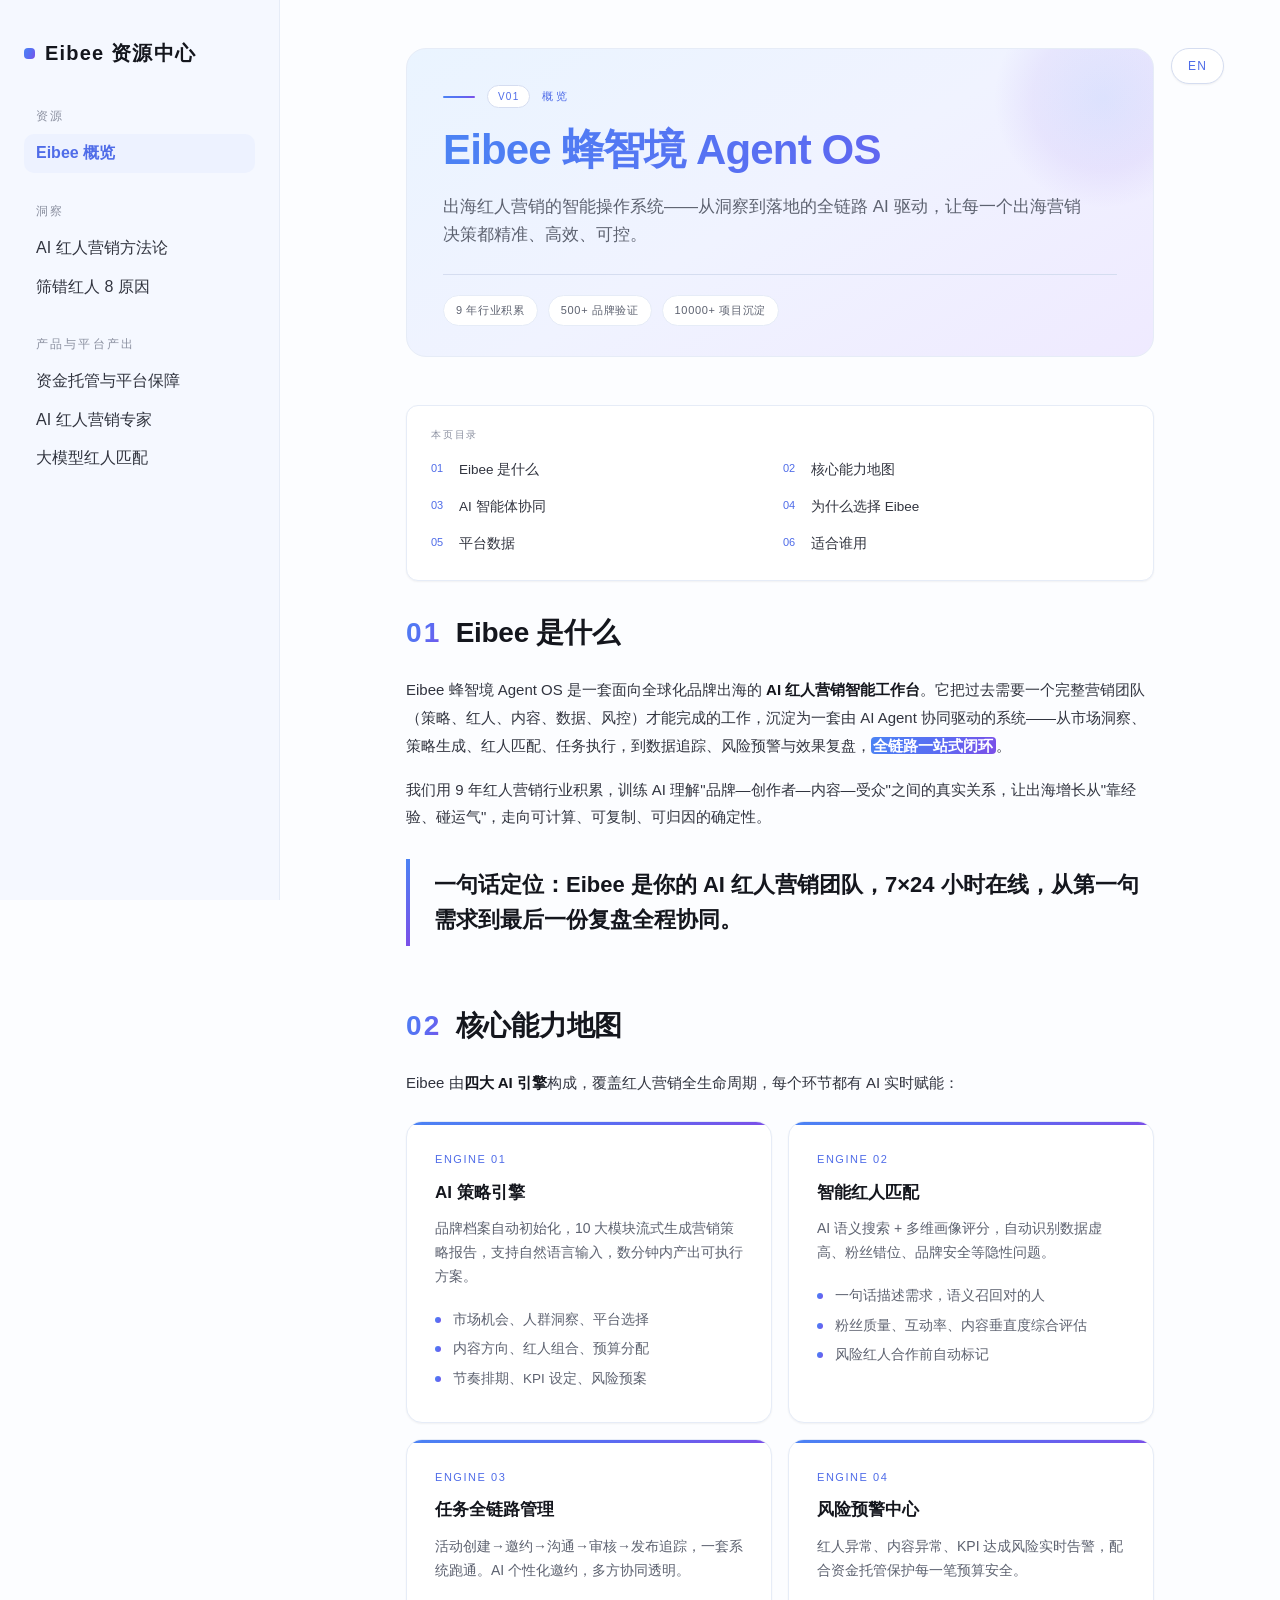
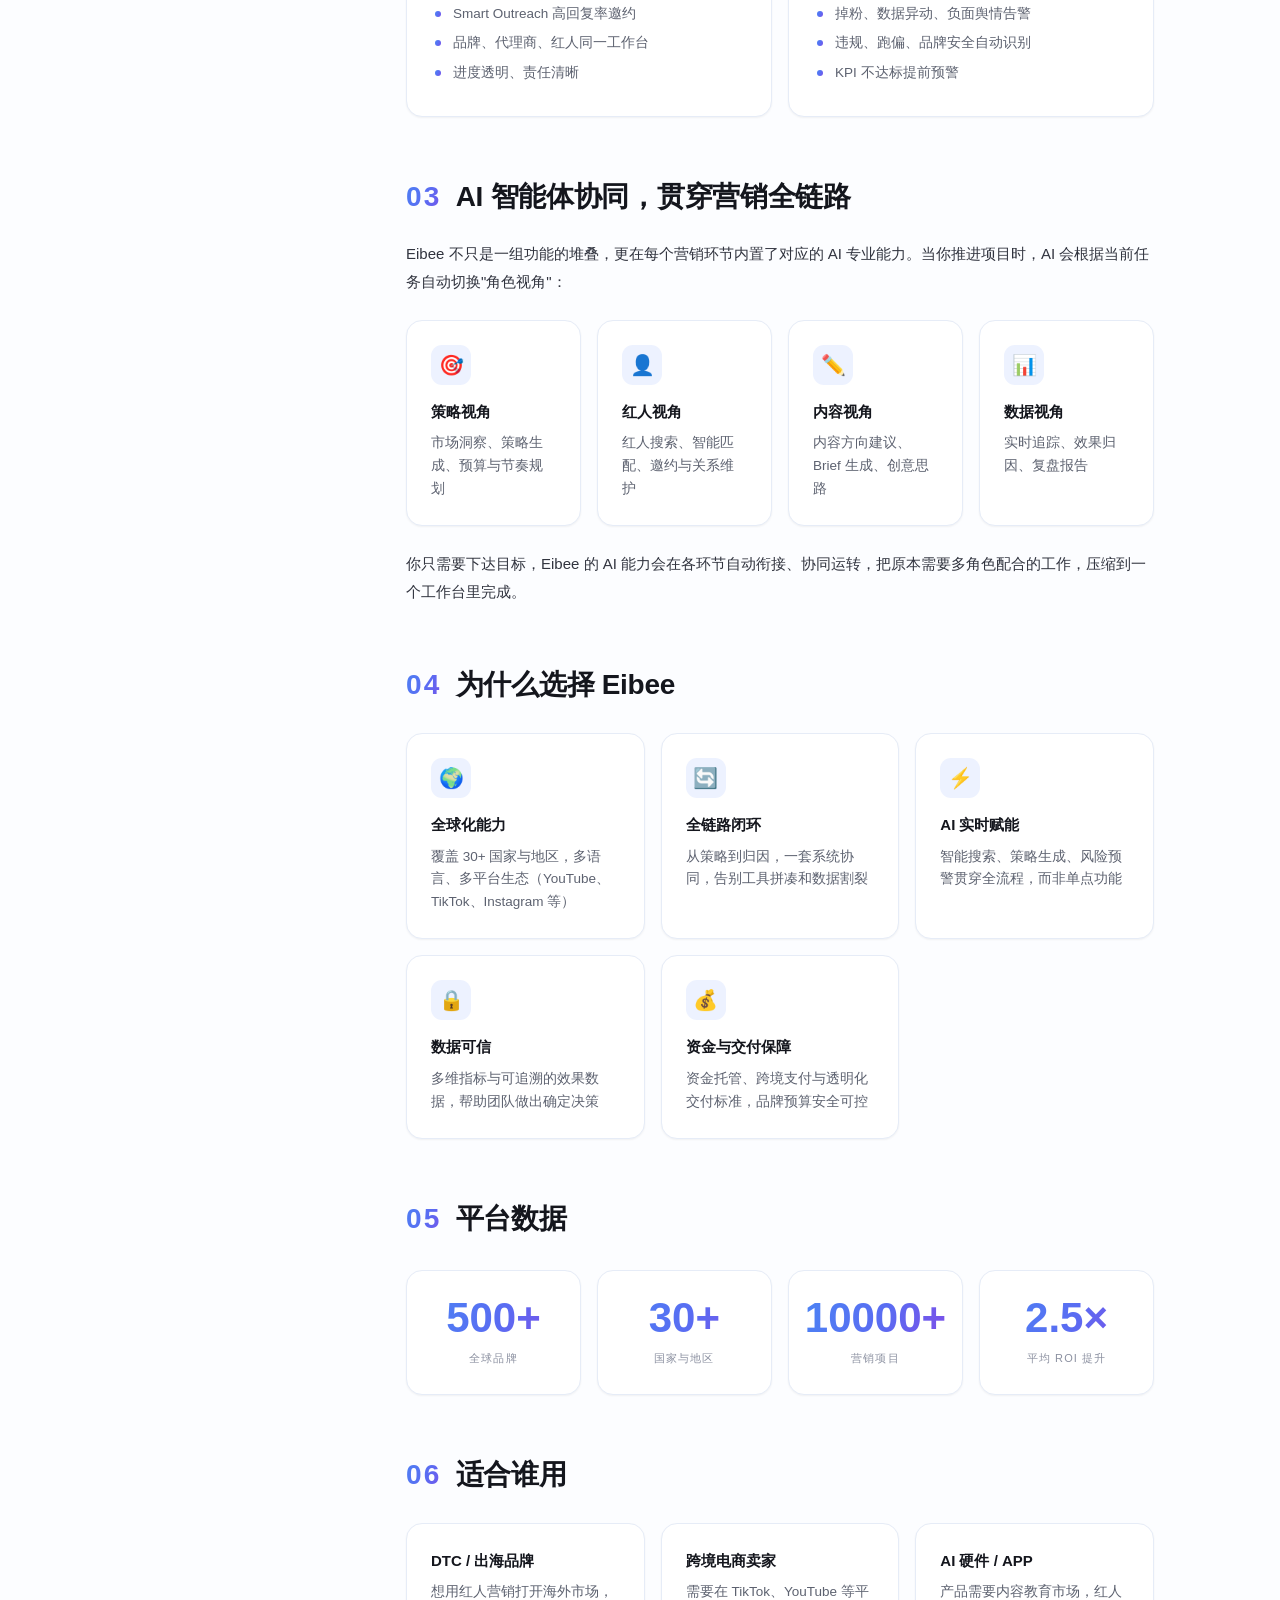
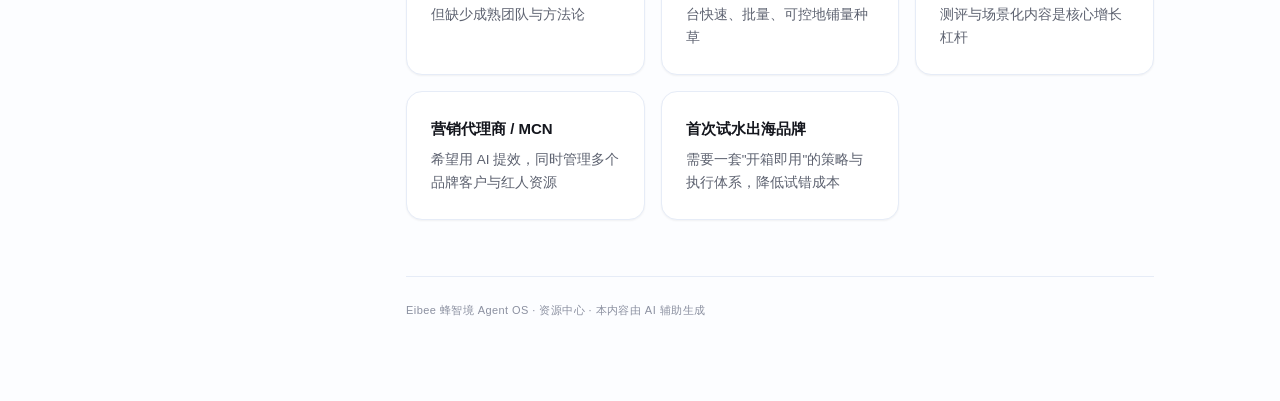
==== commit 1486964e: "视觉调整：对齐官网首页空气感浅色风（蓝→紫渐变标题文字 + 浅蓝紫背景晕染）" ====
--- a/index.html
+++ b/index.html
@@ -5,7 +5,7 @@
 <meta name="viewport" content="width=device-width,initial-scale=1">
 <title>Eibee 蜂智境 Agent OS · Eibee 资源中心</title>
 <style>
-:root{--paper:#ffffff;--paper-2:#f7f6fc;--bg-soft:#f4f1ff;--panel:#ffffff;--line:#e9e6f4;--line-strong:#d9d4ee;--ink:#121328;--ink-2:#33344d;--ink-3:#62637e;--grey:#8e8fa6;--primary:#7459d9;--primary-hover:#8b73e5;--primary-active:#4b3a8c;--primary-soft:#ede8ff;--violet:#7c3aed;--link:#7248b9;--grad:linear-gradient(120deg,#7459d9 0%,#7c3aed 100%);--band:linear-gradient(180deg,#f4f1ff 0%,rgba(234,225,255,.63) 100%);--shadow-sm:0 1px 2px rgba(18,19,40,.05);--shadow-md:0 8px 24px rgba(18,19,40,.08);--shadow-purple:0 8px 24px rgba(116,89,217,.16);--r-lg:16px;--r-md:12px;--title:'CreatorOS Alibaba PuHuiTi Medium','Alibaba PuHuiTi Medium','Alibaba PuHuiTi 3.0 65 Medium','PingFang SC','Microsoft YaHei',sans-serif;--mono:'CreatorOS Alibaba PuHuiTi Web','Alibaba PuHuiTi','Alibaba PuHuiTi 3.0 55 Regular','PingFang SC','Microsoft YaHei',sans-serif;--sans:'CreatorOS Alibaba PuHuiTi Web','Alibaba PuHuiTi','Alibaba PuHuiTi 3.0 55 Regular','PingFang SC','Microsoft YaHei',sans-serif;--sidebar-w:280px}*,*::before,*::after{box-sizing:border-box;margin:0;padding:0}html{scroll-behavior:smooth;-webkit-text-size-adjust:100%}body{font-family:var(--sans);background:var(--paper);color:var(--ink);line-height:1.7;font-size:15px;-webkit-font-smoothing:antialiased;-moz-osx-font-smoothing:grayscale}h1,h2,h3,h4,h5,h6,.sidebar-logo,.sidebar-group-title,.toc-title{font-family:var(--title)}::selection{background:var(--primary);color:#fff}.page-wrap{display:flex;min-height:100vh}.sidebar{width:var(--sidebar-w);min-width:var(--sidebar-w);background:var(--paper-2);border-right:1px solid var(--line);padding:36px 0;position:fixed;top:0;left:0;bottom:0;overflow-y:auto;z-index:100}.sidebar-inner{padding:0 24px}.sidebar-logo{display:flex;align-items:center;gap:10px;font-family:var(--title);font-size:20px;font-weight:700;letter-spacing:.06em;color:var(--ink);text-decoration:none;margin-bottom:36px}.sidebar-logo::before{content:"";width:11px;height:11px;border-radius:4px;background:var(--primary);flex:none}.sidebar-group{margin-bottom:28px}.sidebar-group-title{font-family:var(--title);font-size:12px;letter-spacing:.18em;color:var(--grey);text-transform:uppercase;padding:0 12px;margin-bottom:8px}.sidebar-item{display:flex;align-items:center;gap:10px;padding:8px 12px;border-radius:10px;font-size:16px;color:var(--ink-2);text-decoration:none;transition:background .15s,color .15s;line-height:1.4}.sidebar-item:hover{background:var(--primary-soft);color:var(--primary-active)}.sidebar-item.active{background:var(--primary-soft);color:var(--primary-active);font-weight:600}.sidebar-item .si-icon{display:none}.sidebar-item.sub{padding-left:34px;font-size:16px;color:var(--ink-3)}.sidebar-item.sub.active{color:var(--primary-active);background:var(--primary-soft)}.lang-toggle{position:absolute;top:48px;right:56px;z-index:200;padding:7px 16px;border-radius:999px;background:var(--paper);color:var(--primary-active);border:1px solid var(--line-strong);font-family:var(--mono);font-size:12px;letter-spacing:.1em;text-decoration:none;cursor:pointer;box-shadow:var(--shadow-sm);transition:background .15s,border-color .15s,color .15s,box-shadow .15s}.lang-toggle:hover{background:var(--primary);border-color:var(--primary);color:#fff;box-shadow:var(--shadow-purple)}.sidebar-toggle{display:none;position:fixed;top:16px;left:16px;z-index:200;width:40px;height:40px;border-radius:10px;background:var(--paper);color:var(--ink);border:1px solid var(--line-strong);font-size:18px;cursor:pointer;align-items:center;justify-content:center;box-shadow:var(--shadow-sm)}.main{margin-left:var(--sidebar-w);flex:1;min-width:0}.main-inner{position:relative;max-width:860px;margin:0 auto;padding:48px 56px 80px}.doc-hero{margin-bottom:48px;position:relative;background:var(--band);border:1px solid var(--line);border-radius:20px;padding:36px 36px 30px}.doc-eyebrow{font-family:var(--mono);font-size:11px;letter-spacing:.2em;color:var(--link);margin-bottom:16px;display:flex;align-items:center;gap:12px}.doc-eyebrow::before{content:"";width:32px;height:2px;background:var(--primary)}.doc-eyebrow .cat-tag{display:inline-block;padding:2px 10px;border-radius:999px;background:var(--paper);color:var(--link);border:1px solid var(--line-strong);font-size:10px;letter-spacing:.12em}.doc-title{font-size:clamp(28px,4vw,42px);font-weight:900;line-height:1.25;letter-spacing:-.02em;color:var(--ink);margin-bottom:16px}.doc-subtitle{font-size:17px;color:var(--ink-3);line-height:1.7;max-width:640px}.doc-meta{display:flex;gap:10px;flex-wrap:wrap;margin-top:24px;padding-top:20px;border-top:1px solid var(--line-strong);font-family:var(--mono);font-size:11px;letter-spacing:.06em;color:var(--ink-3)}.doc-meta span{display:flex;align-items:center;gap:6px;padding:5px 12px;border-radius:999px;background:var(--paper);border:1px solid var(--line)}.sec{margin-bottom:56px;scroll-margin-top:24px}.sec-head{display:flex;align-items:baseline;gap:14px;margin-bottom:20px}.sec-num{font-family:var(--mono);font-size:clamp(22px,2.8vw,28px);font-weight:700;color:var(--primary);letter-spacing:.08em;min-width:32px}.sec-title{font-size:clamp(22px,2.8vw,28px);font-weight:800;line-height:1.3;letter-spacing:-.01em;color:var(--ink)}.sec-lead{font-size:16px;color:var(--ink-3);line-height:1.8;margin-bottom:20px}.sec p{margin-bottom:16px;color:var(--ink-2);font-size:15px;line-height:1.85}.sec strong{color:var(--ink);font-weight:700}.hl{background:var(--primary);color:#fff;padding:0 .15em;border-radius:4px;font-weight:600}.pull{font-weight:800;font-size:clamp(18px,2.2vw,22px);line-height:1.6;border-left:4px solid var(--primary);padding:8px 0 8px 24px;margin:28px 0;color:var(--primary-active)}.cards{display:grid;gap:16px;margin:24px 0}.cards-2{grid-template-columns:repeat(2,1fr)}.cards-3{grid-template-columns:repeat(3,1fr)}.cards-4{grid-template-columns:repeat(4,1fr)}.card{background:var(--panel);border:1px solid var(--line);border-radius:var(--r-lg);padding:24px;box-shadow:var(--shadow-sm);transition:transform .2s,box-shadow .2s,border-color .2s}.card:hover{transform:translateY(-3px);border-color:var(--primary-hover);box-shadow:var(--shadow-purple)}.card-icon{width:40px;height:40px;border-radius:11px;background:var(--primary-soft);color:var(--primary-active);display:flex;align-items:center;justify-content:center;font-size:20px;margin-bottom:14px}.card h4{font-size:15px;font-weight:700;margin-bottom:8px;color:var(--ink)}.card p{font-size:13.5px;color:var(--ink-3);line-height:1.7;margin:0}.feat-card{background:var(--panel);border:1px solid var(--line);border-radius:var(--r-lg);padding:28px;position:relative;overflow:hidden;box-shadow:var(--shadow-sm);transition:transform .2s,box-shadow .2s,border-color .2s}.feat-card:hover{transform:translateY(-3px);border-color:var(--primary-hover);box-shadow:var(--shadow-purple)}.feat-card::before{content:"";position:absolute;top:0;left:0;right:0;height:3px;background:var(--primary)}.feat-card .fc-num{font-family:var(--mono);font-size:11px;letter-spacing:.14em;color:var(--link);margin-bottom:10px}.feat-card h4{font-size:17px;font-weight:700;margin-bottom:10px;color:var(--ink)}.feat-card p{font-size:14px;color:var(--ink-3);line-height:1.7}.feat-card ul{margin:12px 0 0;padding:0;list-style:none}.feat-card ul li{font-size:13.5px;color:var(--ink-3);padding:4px 0;padding-left:18px;position:relative;line-height:1.6}.feat-card ul li::before{content:"";position:absolute;left:0;top:12px;width:6px;height:6px;border-radius:50%;background:var(--primary)}.acc-band{background:var(--band);border:1px solid var(--line);border-radius:18px;padding:clamp(28px,4vw,48px);margin:32px 0}.acc-band .sec-title{color:var(--ink)}.stats-row{display:grid;gap:16px;margin:28px 0}.stats-4{grid-template-columns:repeat(4,1fr)}.stats-3{grid-template-columns:repeat(3,1fr)}.stat{text-align:center;padding:26px 16px;background:var(--panel);border:1px solid var(--line);border-radius:var(--r-lg);box-shadow:var(--shadow-sm);transition:border-color .2s,box-shadow .2s,transform .2s}.stat:hover{border-color:var(--primary-hover);box-shadow:var(--shadow-purple);transform:translateY(-3px)}.stat .num{font-size:clamp(28px,3.5vw,42px);font-weight:900;color:var(--primary);line-height:1;font-variant-numeric:tabular-nums}.stat .label{font-family:var(--mono);font-size:11px;letter-spacing:.1em;color:var(--grey);margin-top:10px}.table-wrap{overflow-x:auto;margin:24px 0}table{width:100%;border-collapse:collapse;font-size:14px}th{text-align:left;padding:12px 16px;font-family:var(--mono);font-size:11px;letter-spacing:.1em;color:var(--link);border-bottom:2px solid var(--primary);text-transform:uppercase}td{padding:14px 16px;border-bottom:1px solid var(--line);color:var(--ink-2)}tr:hover td{background:var(--paper-2)}.steps{margin:28px 0;position:relative}.step{display:flex;gap:20px;margin-bottom:24px;position:relative}.step:last-child{margin-bottom:0}.step-marker{width:36px;height:36px;flex:none;border-radius:50%;background:var(--primary);color:#fff;display:flex;align-items:center;justify-content:center;font-family:var(--mono);font-weight:700;font-size:14px}.step-body h4{font-size:15px;font-weight:700;margin-bottom:6px;color:var(--ink)}.step-body p{font-size:14px;color:var(--ink-3);margin:0;line-height:1.7}.doc-footer{margin-top:48px;padding-top:24px;border-top:1px solid var(--line);font-family:var(--mono);font-size:11px;letter-spacing:.04em;color:var(--grey);line-height:1.8}.toc{background:var(--paper);border:1px solid var(--line);border-radius:var(--r-md);padding:20px 24px;margin:28px 0;box-shadow:var(--shadow-sm)}.toc-title{font-family:var(--title);font-size:10px;letter-spacing:.18em;color:var(--grey);text-transform:uppercase;margin-bottom:12px}.toc-list{list-style:none;display:grid;grid-template-columns:repeat(2,1fr);gap:6px}.toc-list a{color:var(--ink-2);text-decoration:none;font-size:13.5px;padding:4px 0;display:flex;gap:8px;transition:color .15s}.toc-list a:hover{color:var(--link)}.toc-list a .tn{font-family:var(--mono);font-size:11px;color:var(--primary);min-width:20px}@media(max-width:900px){.sidebar{transform:translateX(-100%);transition:transform .25s;box-shadow:8px 0 40px rgba(18,19,40,.18)}.sidebar.open{transform:translateX(0)}.sidebar-toggle{display:flex}.main{margin-left:0}.main-inner{padding:32px 20px 60px}.lang-toggle{top:32px;right:20px}.doc-hero{padding:26px 22px 24px}.cards-2,.cards-3,.cards-4{grid-template-columns:1fr}.stats-4,.stats-3{grid-template-columns:repeat(2,1fr)}.toc-list{grid-template-columns:1fr}}@media(max-width:560px){.stats-4,.stats-3{grid-template-columns:1fr}}@media print{.sidebar,.sidebar-toggle,.lang-toggle{display:none!important}.main{margin-left:0}.main-inner{max-width:100%;padding:0}.sec{break-inside:avoid}.card,.feat-card,.stat,.acc-band,.doc-hero{break-inside:avoid;box-shadow:none}}
+:root{--paper:#fcfdff;--paper-2:#f5f8ff;--bg-soft:#eef4ff;--panel:#ffffff;--line:#e6ecf7;--line-strong:#d5ddf0;--ink:#14161d;--ink-2:#31343f;--ink-3:#5d6270;--grey:#8b90a0;--blue:#4b83f4;--indigo:#5468f0;--violet:#6a5cf0;--primary:#7459d9;--primary-hover:#8b73e5;--primary-active:#4b3a8c;--primary-soft:#edf2ff;--link:#4f6ce8;--grad:linear-gradient(115deg,#4b83f4 0%,#5a6cf2 55%,#7c4fe8 100%);--band:linear-gradient(150deg,#eaf4ff 0%,#f0f3ff 50%,#efeaff 100%);--shadow-sm:0 1px 2px rgba(20,22,29,.05);--shadow-md:0 8px 24px rgba(20,22,29,.07);--shadow-acc:0 8px 24px rgba(84,104,240,.14);--r-lg:16px;--r-md:12px;--title:'CreatorOS Alibaba PuHuiTi Medium','Alibaba PuHuiTi Medium','Alibaba PuHuiTi 3.0 65 Medium','PingFang SC','Microsoft YaHei',sans-serif;--mono:'CreatorOS Alibaba PuHuiTi Web','Alibaba PuHuiTi','Alibaba PuHuiTi 3.0 55 Regular','PingFang SC','Microsoft YaHei',sans-serif;--sans:'CreatorOS Alibaba PuHuiTi Web','Alibaba PuHuiTi','Alibaba PuHuiTi 3.0 55 Regular','PingFang SC','Microsoft YaHei',sans-serif;--sidebar-w:280px}*,*::before,*::after{box-sizing:border-box;margin:0;padding:0}html{scroll-behavior:smooth;-webkit-text-size-adjust:100%}body{font-family:var(--sans);background:var(--paper);color:var(--ink);line-height:1.7;font-size:15px;-webkit-font-smoothing:antialiased;-moz-osx-font-smoothing:grayscale}h1,h2,h3,h4,h5,h6,.sidebar-logo,.sidebar-group-title,.toc-title{font-family:var(--title)}::selection{background:#4b83f4;color:#fff}.page-wrap{display:flex;min-height:100vh}.sidebar{width:var(--sidebar-w);min-width:var(--sidebar-w);background:var(--paper-2);border-right:1px solid var(--line);padding:36px 0;position:fixed;top:0;left:0;bottom:0;overflow-y:auto;z-index:100}.sidebar-inner{padding:0 24px}.sidebar-logo{display:flex;align-items:center;gap:10px;font-family:var(--title);font-size:20px;font-weight:700;letter-spacing:.06em;color:var(--ink);text-decoration:none;margin-bottom:36px}.sidebar-logo::before{content:"";width:11px;height:11px;border-radius:4px;background:var(--grad);flex:none}.sidebar-group{margin-bottom:28px}.sidebar-group-title{font-family:var(--title);font-size:12px;letter-spacing:.18em;color:var(--grey);text-transform:uppercase;padding:0 12px;margin-bottom:8px}.sidebar-item{display:flex;align-items:center;gap:10px;padding:8px 12px;border-radius:10px;font-size:16px;color:var(--ink-2);text-decoration:none;transition:background .15s,color .15s;line-height:1.4}.sidebar-item:hover{background:var(--primary-soft);color:var(--link)}.sidebar-item.active{background:var(--primary-soft);color:var(--link);font-weight:600}.sidebar-item .si-icon{display:none}.sidebar-item.sub{padding-left:34px;font-size:16px;color:var(--ink-3)}.sidebar-item.sub.active{color:var(--link);background:var(--primary-soft)}.lang-toggle{position:absolute;top:48px;right:56px;z-index:200;padding:7px 16px;border-radius:999px;background:var(--panel);color:var(--link);border:1px solid var(--line-strong);font-family:var(--mono);font-size:12px;letter-spacing:.1em;text-decoration:none;cursor:pointer;box-shadow:var(--shadow-sm);transition:background .15s,border-color .15s,color .15s,box-shadow .15s}.lang-toggle:hover{background:var(--grad);border-color:transparent;color:#fff;box-shadow:var(--shadow-acc)}.sidebar-toggle{display:none;position:fixed;top:16px;left:16px;z-index:200;width:40px;height:40px;border-radius:10px;background:var(--panel);color:var(--ink);border:1px solid var(--line-strong);font-size:18px;cursor:pointer;align-items:center;justify-content:center;box-shadow:var(--shadow-sm)}.main{margin-left:var(--sidebar-w);flex:1;min-width:0}.main-inner{position:relative;max-width:860px;margin:0 auto;padding:48px 56px 80px}.doc-hero{margin-bottom:48px;position:relative;background:var(--band);border:1px solid var(--line);border-radius:20px;padding:36px 36px 30px;overflow:hidden}.doc-hero::after{content:"";position:absolute;top:-60px;right:-60px;width:220px;height:220px;border-radius:50%;background:radial-gradient(circle,rgba(91,124,244,.13) 0%,rgba(124,79,232,.08) 45%,transparent 70%);pointer-events:none}.doc-eyebrow{font-family:var(--mono);font-size:11px;letter-spacing:.2em;color:var(--link);margin-bottom:16px;display:flex;align-items:center;gap:12px}.doc-eyebrow::before{content:"";width:32px;height:2px;border-radius:2px;background:var(--grad)}.doc-eyebrow .cat-tag{display:inline-block;padding:2px 10px;border-radius:999px;background:var(--panel);color:var(--link);border:1px solid var(--line-strong);font-size:10px;letter-spacing:.12em}.doc-title{font-size:clamp(28px,4vw,42px);font-weight:900;line-height:1.25;letter-spacing:-.02em;background:var(--grad);-webkit-background-clip:text;background-clip:text;-webkit-text-fill-color:transparent;color:var(--indigo);margin-bottom:16px}.doc-subtitle{font-size:17px;color:var(--ink-3);line-height:1.7;max-width:640px}.doc-meta{display:flex;gap:10px;flex-wrap:wrap;margin-top:24px;padding-top:20px;border-top:1px solid var(--line-strong);font-family:var(--mono);font-size:11px;letter-spacing:.06em;color:var(--ink-3)}.doc-meta span{display:flex;align-items:center;gap:6px;padding:5px 12px;border-radius:999px;background:var(--panel);border:1px solid var(--line)}.sec{margin-bottom:56px;scroll-margin-top:24px}.sec-head{display:flex;align-items:baseline;gap:14px;margin-bottom:20px}.sec-num{font-family:var(--mono);font-size:clamp(22px,2.8vw,28px);font-weight:700;background:var(--grad);-webkit-background-clip:text;background-clip:text;-webkit-text-fill-color:transparent;color:var(--indigo);letter-spacing:.08em;min-width:32px}.sec-title{font-size:clamp(22px,2.8vw,28px);font-weight:800;line-height:1.3;letter-spacing:-.01em;color:var(--ink)}.sec-lead{font-size:16px;color:var(--ink-3);line-height:1.8;margin-bottom:20px}.sec p{margin-bottom:16px;color:var(--ink-2);font-size:15px;line-height:1.85}.sec strong{color:var(--ink);font-weight:700}.hl{background:var(--grad);color:#fff;padding:0 .15em;border-radius:4px;font-weight:600}.pull{font-weight:800;font-size:clamp(18px,2.2vw,22px);line-height:1.6;border-left:4px solid transparent;border-image:linear-gradient(180deg,#4b83f4,#7c4fe8) 1;padding:8px 0 8px 24px;margin:28px 0;color:var(--ink)}.cards{display:grid;gap:16px;margin:24px 0}.cards-2{grid-template-columns:repeat(2,1fr)}.cards-3{grid-template-columns:repeat(3,1fr)}.cards-4{grid-template-columns:repeat(4,1fr)}.card{background:var(--panel);border:1px solid var(--line);border-radius:var(--r-lg);padding:24px;box-shadow:var(--shadow-sm);transition:transform .2s,box-shadow .2s,border-color .2s}.card:hover{transform:translateY(-3px);border-color:#a8b8f5;box-shadow:var(--shadow-acc)}.card-icon{width:40px;height:40px;border-radius:11px;background:var(--primary-soft);color:var(--link);display:flex;align-items:center;justify-content:center;font-size:20px;margin-bottom:14px}.card h4{font-size:15px;font-weight:700;margin-bottom:8px;color:var(--ink)}.card p{font-size:13.5px;color:var(--ink-3);line-height:1.7;margin:0}.feat-card{background:var(--panel);border:1px solid var(--line);border-radius:var(--r-lg);padding:28px;position:relative;overflow:hidden;box-shadow:var(--shadow-sm);transition:transform .2s,box-shadow .2s,border-color .2s}.feat-card:hover{transform:translateY(-3px);border-color:#a8b8f5;box-shadow:var(--shadow-acc)}.feat-card::before{content:"";position:absolute;top:0;left:0;right:0;height:3px;background:var(--grad)}.feat-card .fc-num{font-family:var(--mono);font-size:11px;letter-spacing:.14em;color:var(--link);margin-bottom:10px}.feat-card h4{font-size:17px;font-weight:700;margin-bottom:10px;color:var(--ink)}.feat-card p{font-size:14px;color:var(--ink-3);line-height:1.7}.feat-card ul{margin:12px 0 0;padding:0;list-style:none}.feat-card ul li{font-size:13.5px;color:var(--ink-3);padding:4px 0;padding-left:18px;position:relative;line-height:1.6}.feat-card ul li::before{content:"";position:absolute;left:0;top:12px;width:6px;height:6px;border-radius:50%;background:var(--grad)}.acc-band{background:var(--band);border:1px solid var(--line);border-radius:18px;padding:clamp(28px,4vw,48px);margin:32px 0}.acc-band .sec-title{color:var(--ink)}.stats-row{display:grid;gap:16px;margin:28px 0}.stats-4{grid-template-columns:repeat(4,1fr)}.stats-3{grid-template-columns:repeat(3,1fr)}.stat{text-align:center;padding:26px 16px;background:var(--panel);border:1px solid var(--line);border-radius:var(--r-lg);box-shadow:var(--shadow-sm);transition:border-color .2s,box-shadow .2s,transform .2s}.stat:hover{border-color:#a8b8f5;box-shadow:var(--shadow-acc);transform:translateY(-3px)}.stat .num{font-size:clamp(28px,3.5vw,42px);font-weight:900;background:var(--grad);-webkit-background-clip:text;background-clip:text;-webkit-text-fill-color:transparent;color:var(--indigo);line-height:1;font-variant-numeric:tabular-nums}.stat .label{font-family:var(--mono);font-size:11px;letter-spacing:.1em;color:var(--grey);margin-top:10px}.table-wrap{overflow-x:auto;margin:24px 0}table{width:100%;border-collapse:collapse;font-size:14px}th{text-align:left;padding:12px 16px;font-family:var(--mono);font-size:11px;letter-spacing:.1em;color:var(--link);border-bottom:2px solid transparent;border-image:linear-gradient(90deg,#4b83f4,#7c4fe8) 1;text-transform:uppercase}td{padding:14px 16px;border-bottom:1px solid var(--line);color:var(--ink-2)}tr:hover td{background:var(--paper-2)}.steps{margin:28px 0;position:relative}.step{display:flex;gap:20px;margin-bottom:24px;position:relative}.step:last-child{margin-bottom:0}.step-marker{width:36px;height:36px;flex:none;border-radius:50%;background:var(--grad);color:#fff;display:flex;align-items:center;justify-content:center;font-family:var(--mono);font-weight:700;font-size:14px}.step-body h4{font-size:15px;font-weight:700;margin-bottom:6px;color:var(--ink)}.step-body p{font-size:14px;color:var(--ink-3);margin:0;line-height:1.7}.doc-footer{margin-top:48px;padding-top:24px;border-top:1px solid var(--line);font-family:var(--mono);font-size:11px;letter-spacing:.04em;color:var(--grey);line-height:1.8}.toc{background:var(--panel);border:1px solid var(--line);border-radius:var(--r-md);padding:20px 24px;margin:28px 0;box-shadow:var(--shadow-sm)}.toc-title{font-family:var(--title);font-size:10px;letter-spacing:.18em;color:var(--grey);text-transform:uppercase;margin-bottom:12px}.toc-list{list-style:none;display:grid;grid-template-columns:repeat(2,1fr);gap:6px}.toc-list a{color:var(--ink-2);text-decoration:none;font-size:13.5px;padding:4px 0;display:flex;gap:8px;transition:color .15s}.toc-list a:hover{color:var(--link)}.toc-list a .tn{font-family:var(--mono);font-size:11px;color:var(--link);min-width:20px}@media(max-width:900px){.sidebar{transform:translateX(-100%);transition:transform .25s;box-shadow:8px 0 40px rgba(20,22,29,.18)}.sidebar.open{transform:translateX(0)}.sidebar-toggle{display:flex}.main{margin-left:0}.main-inner{padding:32px 20px 60px}.lang-toggle{top:32px;right:20px}.doc-hero{padding:26px 22px 24px}.cards-2,.cards-3,.cards-4{grid-template-columns:1fr}.stats-4,.stats-3{grid-template-columns:repeat(2,1fr)}.toc-list{grid-template-columns:1fr}}@media(max-width:560px){.stats-4,.stats-3{grid-template-columns:1fr}}@media print{.sidebar,.sidebar-toggle,.lang-toggle{display:none!important}.main{margin-left:0}.main-inner{max-width:100%;padding:0}.sec{break-inside:avoid}.card,.feat-card,.stat,.acc-band,.doc-hero{break-inside:avoid;box-shadow:none}.doc-title,.sec-num,.stat .num{-webkit-text-fill-color:currentColor;color:var(--indigo)}}
 </style>
 </head>
 <body>
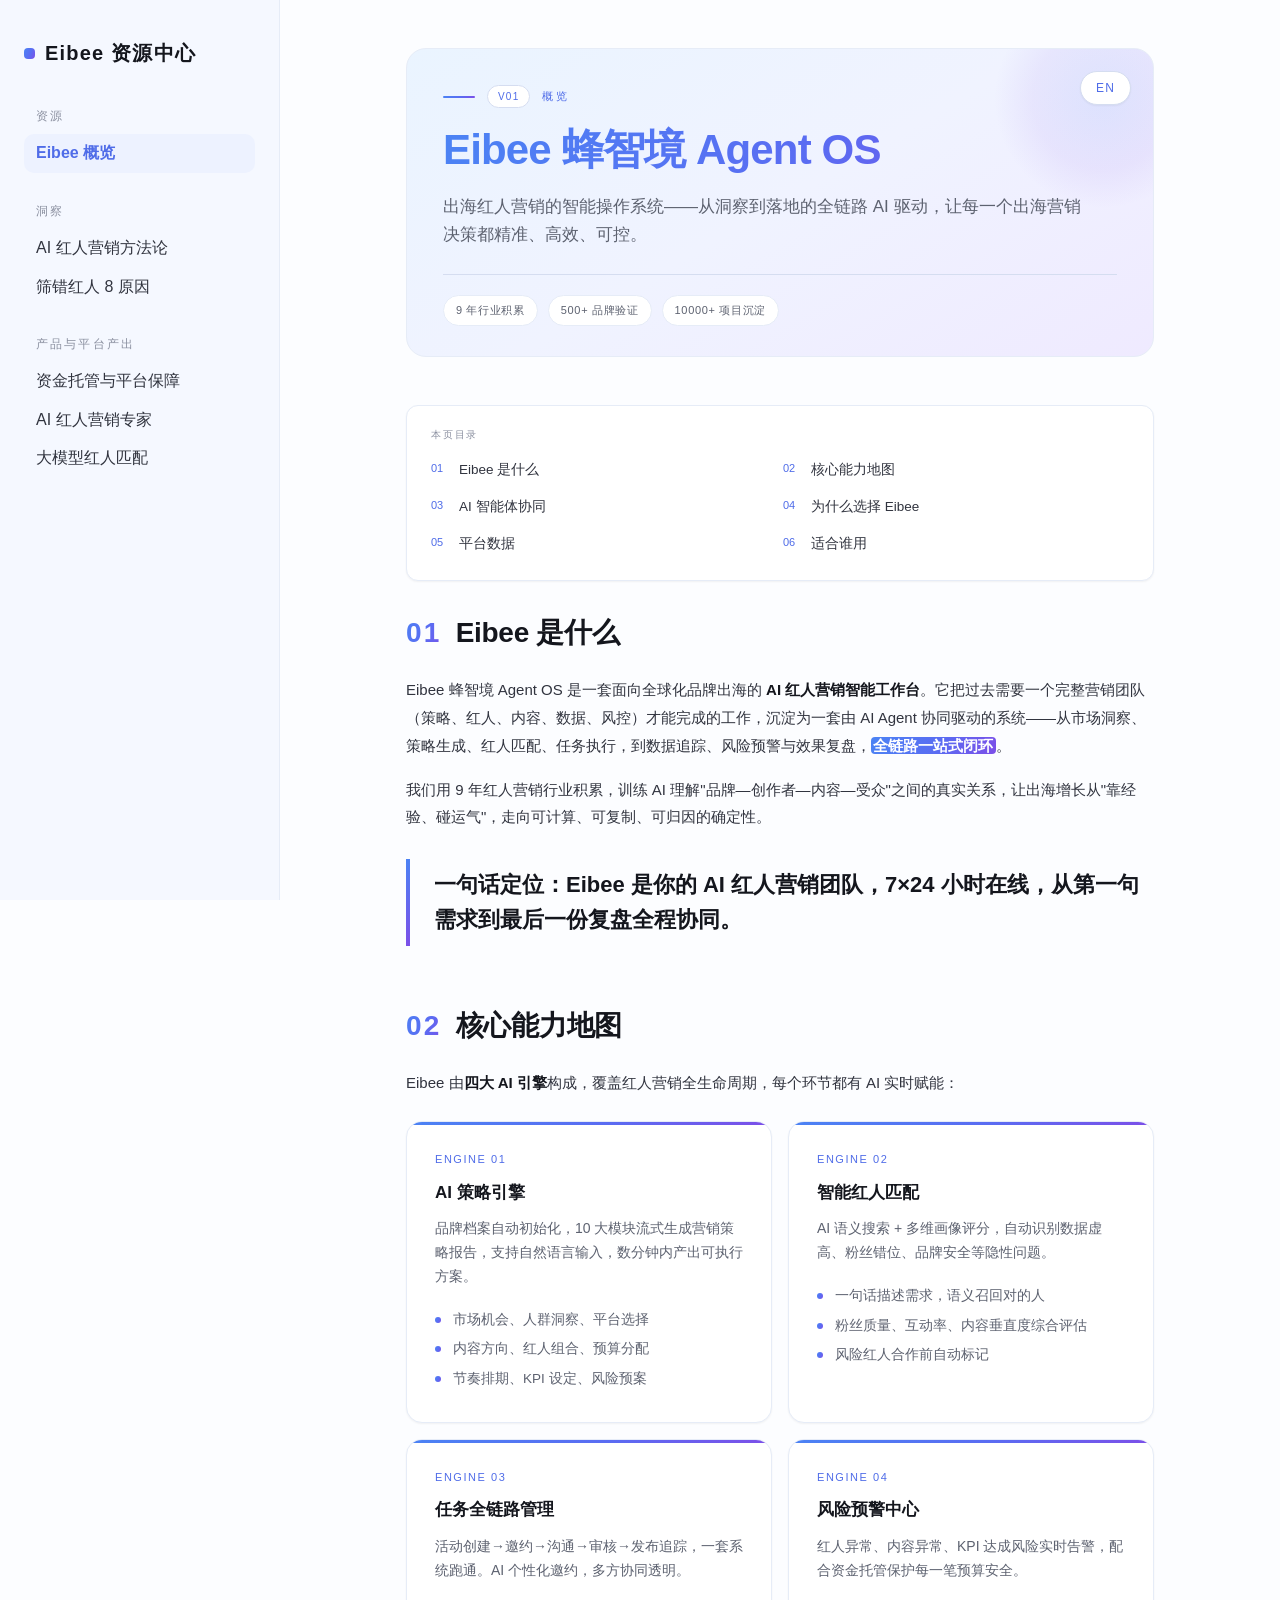
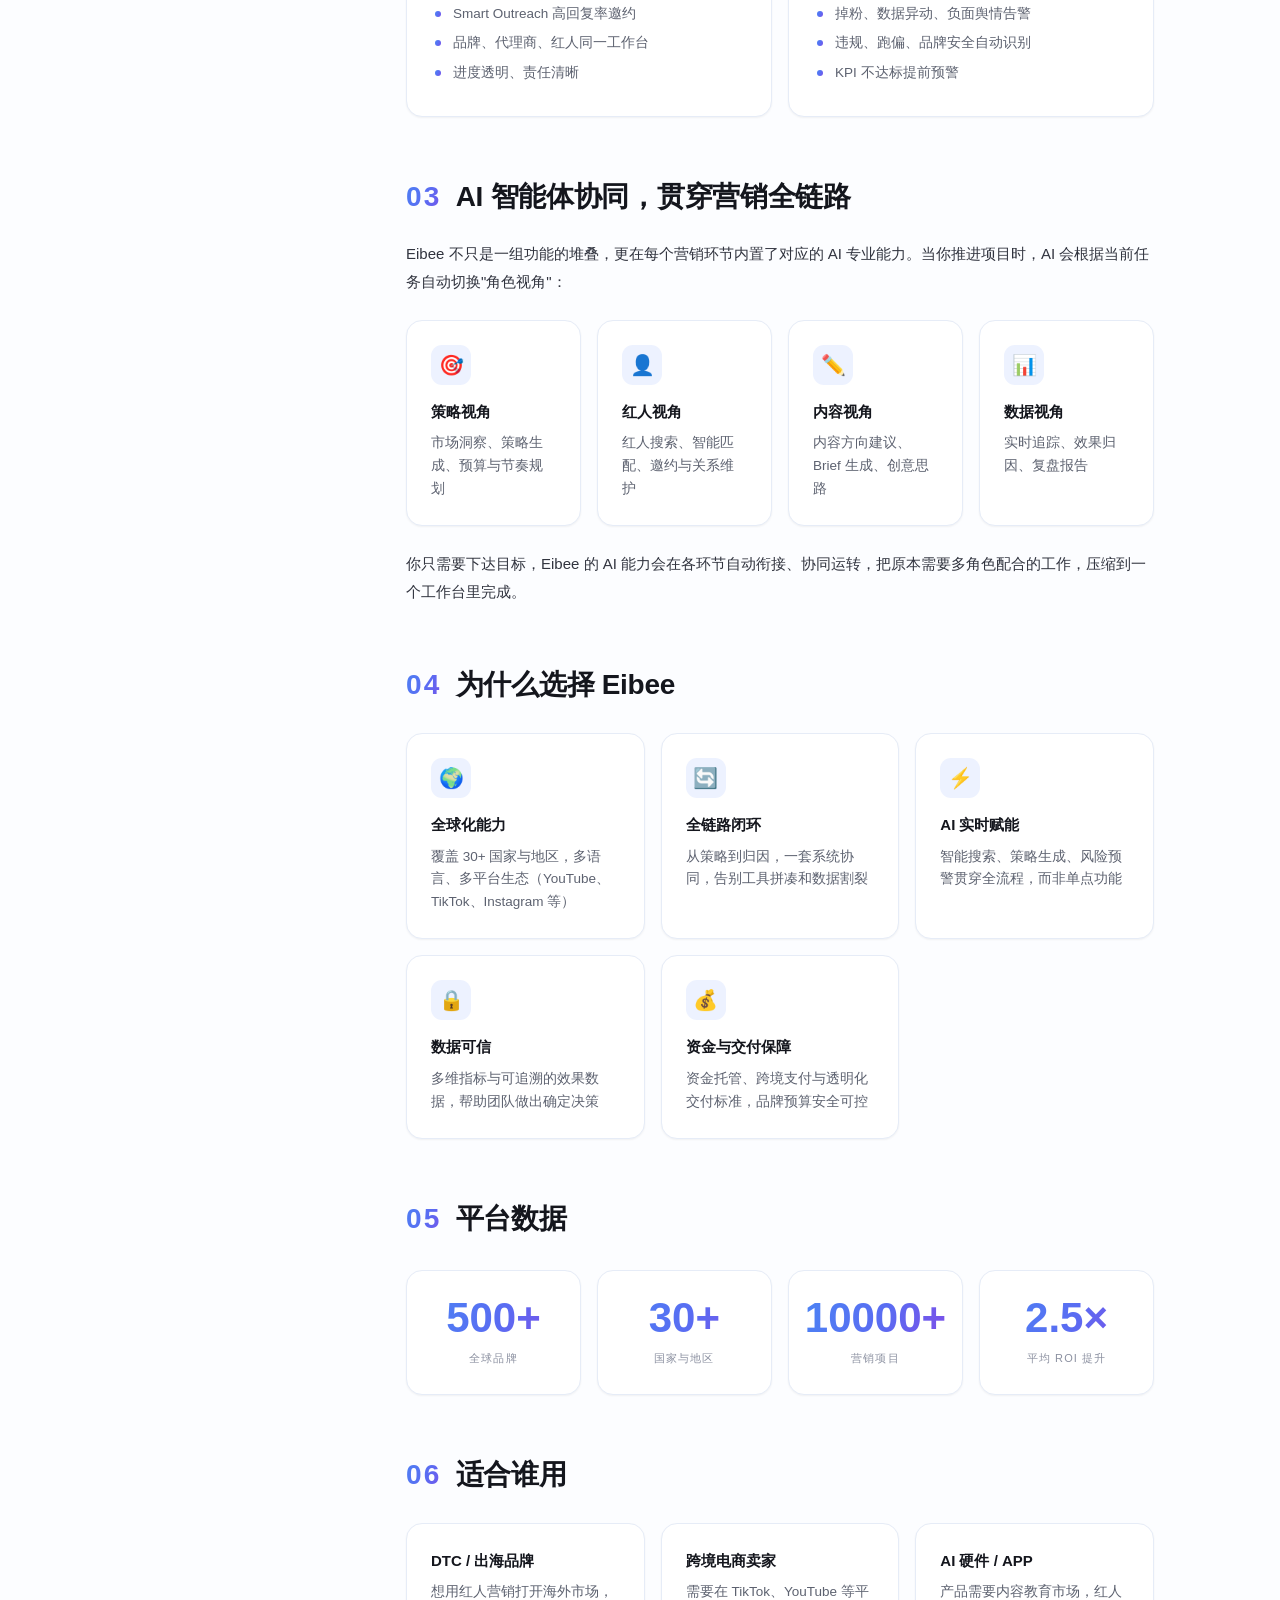
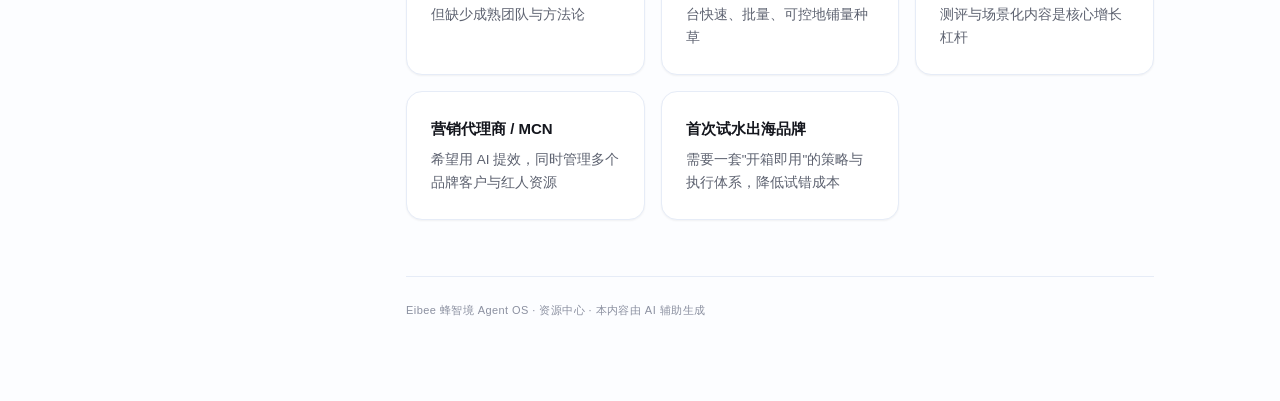
==== commit 62124156: "语言切换按钮移入标题卡片右上角" ====
--- a/index.html
+++ b/index.html
@@ -5,7 +5,7 @@
 <meta name="viewport" content="width=device-width,initial-scale=1">
 <title>Eibee 蜂智境 Agent OS · Eibee 资源中心</title>
 <style>
-:root{--paper:#fcfdff;--paper-2:#f5f8ff;--bg-soft:#eef4ff;--panel:#ffffff;--line:#e6ecf7;--line-strong:#d5ddf0;--ink:#14161d;--ink-2:#31343f;--ink-3:#5d6270;--grey:#8b90a0;--blue:#4b83f4;--indigo:#5468f0;--violet:#6a5cf0;--primary:#7459d9;--primary-hover:#8b73e5;--primary-active:#4b3a8c;--primary-soft:#edf2ff;--link:#4f6ce8;--grad:linear-gradient(115deg,#4b83f4 0%,#5a6cf2 55%,#7c4fe8 100%);--band:linear-gradient(150deg,#eaf4ff 0%,#f0f3ff 50%,#efeaff 100%);--shadow-sm:0 1px 2px rgba(20,22,29,.05);--shadow-md:0 8px 24px rgba(20,22,29,.07);--shadow-acc:0 8px 24px rgba(84,104,240,.14);--r-lg:16px;--r-md:12px;--title:'CreatorOS Alibaba PuHuiTi Medium','Alibaba PuHuiTi Medium','Alibaba PuHuiTi 3.0 65 Medium','PingFang SC','Microsoft YaHei',sans-serif;--mono:'CreatorOS Alibaba PuHuiTi Web','Alibaba PuHuiTi','Alibaba PuHuiTi 3.0 55 Regular','PingFang SC','Microsoft YaHei',sans-serif;--sans:'CreatorOS Alibaba PuHuiTi Web','Alibaba PuHuiTi','Alibaba PuHuiTi 3.0 55 Regular','PingFang SC','Microsoft YaHei',sans-serif;--sidebar-w:280px}*,*::before,*::after{box-sizing:border-box;margin:0;padding:0}html{scroll-behavior:smooth;-webkit-text-size-adjust:100%}body{font-family:var(--sans);background:var(--paper);color:var(--ink);line-height:1.7;font-size:15px;-webkit-font-smoothing:antialiased;-moz-osx-font-smoothing:grayscale}h1,h2,h3,h4,h5,h6,.sidebar-logo,.sidebar-group-title,.toc-title{font-family:var(--title)}::selection{background:#4b83f4;color:#fff}.page-wrap{display:flex;min-height:100vh}.sidebar{width:var(--sidebar-w);min-width:var(--sidebar-w);background:var(--paper-2);border-right:1px solid var(--line);padding:36px 0;position:fixed;top:0;left:0;bottom:0;overflow-y:auto;z-index:100}.sidebar-inner{padding:0 24px}.sidebar-logo{display:flex;align-items:center;gap:10px;font-family:var(--title);font-size:20px;font-weight:700;letter-spacing:.06em;color:var(--ink);text-decoration:none;margin-bottom:36px}.sidebar-logo::before{content:"";width:11px;height:11px;border-radius:4px;background:var(--grad);flex:none}.sidebar-group{margin-bottom:28px}.sidebar-group-title{font-family:var(--title);font-size:12px;letter-spacing:.18em;color:var(--grey);text-transform:uppercase;padding:0 12px;margin-bottom:8px}.sidebar-item{display:flex;align-items:center;gap:10px;padding:8px 12px;border-radius:10px;font-size:16px;color:var(--ink-2);text-decoration:none;transition:background .15s,color .15s;line-height:1.4}.sidebar-item:hover{background:var(--primary-soft);color:var(--link)}.sidebar-item.active{background:var(--primary-soft);color:var(--link);font-weight:600}.sidebar-item .si-icon{display:none}.sidebar-item.sub{padding-left:34px;font-size:16px;color:var(--ink-3)}.sidebar-item.sub.active{color:var(--link);background:var(--primary-soft)}.lang-toggle{position:absolute;top:48px;right:56px;z-index:200;padding:7px 16px;border-radius:999px;background:var(--panel);color:var(--link);border:1px solid var(--line-strong);font-family:var(--mono);font-size:12px;letter-spacing:.1em;text-decoration:none;cursor:pointer;box-shadow:var(--shadow-sm);transition:background .15s,border-color .15s,color .15s,box-shadow .15s}.lang-toggle:hover{background:var(--grad);border-color:transparent;color:#fff;box-shadow:var(--shadow-acc)}.sidebar-toggle{display:none;position:fixed;top:16px;left:16px;z-index:200;width:40px;height:40px;border-radius:10px;background:var(--panel);color:var(--ink);border:1px solid var(--line-strong);font-size:18px;cursor:pointer;align-items:center;justify-content:center;box-shadow:var(--shadow-sm)}.main{margin-left:var(--sidebar-w);flex:1;min-width:0}.main-inner{position:relative;max-width:860px;margin:0 auto;padding:48px 56px 80px}.doc-hero{margin-bottom:48px;position:relative;background:var(--band);border:1px solid var(--line);border-radius:20px;padding:36px 36px 30px;overflow:hidden}.doc-hero::after{content:"";position:absolute;top:-60px;right:-60px;width:220px;height:220px;border-radius:50%;background:radial-gradient(circle,rgba(91,124,244,.13) 0%,rgba(124,79,232,.08) 45%,transparent 70%);pointer-events:none}.doc-eyebrow{font-family:var(--mono);font-size:11px;letter-spacing:.2em;color:var(--link);margin-bottom:16px;display:flex;align-items:center;gap:12px}.doc-eyebrow::before{content:"";width:32px;height:2px;border-radius:2px;background:var(--grad)}.doc-eyebrow .cat-tag{display:inline-block;padding:2px 10px;border-radius:999px;background:var(--panel);color:var(--link);border:1px solid var(--line-strong);font-size:10px;letter-spacing:.12em}.doc-title{font-size:clamp(28px,4vw,42px);font-weight:900;line-height:1.25;letter-spacing:-.02em;background:var(--grad);-webkit-background-clip:text;background-clip:text;-webkit-text-fill-color:transparent;color:var(--indigo);margin-bottom:16px}.doc-subtitle{font-size:17px;color:var(--ink-3);line-height:1.7;max-width:640px}.doc-meta{display:flex;gap:10px;flex-wrap:wrap;margin-top:24px;padding-top:20px;border-top:1px solid var(--line-strong);font-family:var(--mono);font-size:11px;letter-spacing:.06em;color:var(--ink-3)}.doc-meta span{display:flex;align-items:center;gap:6px;padding:5px 12px;border-radius:999px;background:var(--panel);border:1px solid var(--line)}.sec{margin-bottom:56px;scroll-margin-top:24px}.sec-head{display:flex;align-items:baseline;gap:14px;margin-bottom:20px}.sec-num{font-family:var(--mono);font-size:clamp(22px,2.8vw,28px);font-weight:700;background:var(--grad);-webkit-background-clip:text;background-clip:text;-webkit-text-fill-color:transparent;color:var(--indigo);letter-spacing:.08em;min-width:32px}.sec-title{font-size:clamp(22px,2.8vw,28px);font-weight:800;line-height:1.3;letter-spacing:-.01em;color:var(--ink)}.sec-lead{font-size:16px;color:var(--ink-3);line-height:1.8;margin-bottom:20px}.sec p{margin-bottom:16px;color:var(--ink-2);font-size:15px;line-height:1.85}.sec strong{color:var(--ink);font-weight:700}.hl{background:var(--grad);color:#fff;padding:0 .15em;border-radius:4px;font-weight:600}.pull{font-weight:800;font-size:clamp(18px,2.2vw,22px);line-height:1.6;border-left:4px solid transparent;border-image:linear-gradient(180deg,#4b83f4,#7c4fe8) 1;padding:8px 0 8px 24px;margin:28px 0;color:var(--ink)}.cards{display:grid;gap:16px;margin:24px 0}.cards-2{grid-template-columns:repeat(2,1fr)}.cards-3{grid-template-columns:repeat(3,1fr)}.cards-4{grid-template-columns:repeat(4,1fr)}.card{background:var(--panel);border:1px solid var(--line);border-radius:var(--r-lg);padding:24px;box-shadow:var(--shadow-sm);transition:transform .2s,box-shadow .2s,border-color .2s}.card:hover{transform:translateY(-3px);border-color:#a8b8f5;box-shadow:var(--shadow-acc)}.card-icon{width:40px;height:40px;border-radius:11px;background:var(--primary-soft);color:var(--link);display:flex;align-items:center;justify-content:center;font-size:20px;margin-bottom:14px}.card h4{font-size:15px;font-weight:700;margin-bottom:8px;color:var(--ink)}.card p{font-size:13.5px;color:var(--ink-3);line-height:1.7;margin:0}.feat-card{background:var(--panel);border:1px solid var(--line);border-radius:var(--r-lg);padding:28px;position:relative;overflow:hidden;box-shadow:var(--shadow-sm);transition:transform .2s,box-shadow .2s,border-color .2s}.feat-card:hover{transform:translateY(-3px);border-color:#a8b8f5;box-shadow:var(--shadow-acc)}.feat-card::before{content:"";position:absolute;top:0;left:0;right:0;height:3px;background:var(--grad)}.feat-card .fc-num{font-family:var(--mono);font-size:11px;letter-spacing:.14em;color:var(--link);margin-bottom:10px}.feat-card h4{font-size:17px;font-weight:700;margin-bottom:10px;color:var(--ink)}.feat-card p{font-size:14px;color:var(--ink-3);line-height:1.7}.feat-card ul{margin:12px 0 0;padding:0;list-style:none}.feat-card ul li{font-size:13.5px;color:var(--ink-3);padding:4px 0;padding-left:18px;position:relative;line-height:1.6}.feat-card ul li::before{content:"";position:absolute;left:0;top:12px;width:6px;height:6px;border-radius:50%;background:var(--grad)}.acc-band{background:var(--band);border:1px solid var(--line);border-radius:18px;padding:clamp(28px,4vw,48px);margin:32px 0}.acc-band .sec-title{color:var(--ink)}.stats-row{display:grid;gap:16px;margin:28px 0}.stats-4{grid-template-columns:repeat(4,1fr)}.stats-3{grid-template-columns:repeat(3,1fr)}.stat{text-align:center;padding:26px 16px;background:var(--panel);border:1px solid var(--line);border-radius:var(--r-lg);box-shadow:var(--shadow-sm);transition:border-color .2s,box-shadow .2s,transform .2s}.stat:hover{border-color:#a8b8f5;box-shadow:var(--shadow-acc);transform:translateY(-3px)}.stat .num{font-size:clamp(28px,3.5vw,42px);font-weight:900;background:var(--grad);-webkit-background-clip:text;background-clip:text;-webkit-text-fill-color:transparent;color:var(--indigo);line-height:1;font-variant-numeric:tabular-nums}.stat .label{font-family:var(--mono);font-size:11px;letter-spacing:.1em;color:var(--grey);margin-top:10px}.table-wrap{overflow-x:auto;margin:24px 0}table{width:100%;border-collapse:collapse;font-size:14px}th{text-align:left;padding:12px 16px;font-family:var(--mono);font-size:11px;letter-spacing:.1em;color:var(--link);border-bottom:2px solid transparent;border-image:linear-gradient(90deg,#4b83f4,#7c4fe8) 1;text-transform:uppercase}td{padding:14px 16px;border-bottom:1px solid var(--line);color:var(--ink-2)}tr:hover td{background:var(--paper-2)}.steps{margin:28px 0;position:relative}.step{display:flex;gap:20px;margin-bottom:24px;position:relative}.step:last-child{margin-bottom:0}.step-marker{width:36px;height:36px;flex:none;border-radius:50%;background:var(--grad);color:#fff;display:flex;align-items:center;justify-content:center;font-family:var(--mono);font-weight:700;font-size:14px}.step-body h4{font-size:15px;font-weight:700;margin-bottom:6px;color:var(--ink)}.step-body p{font-size:14px;color:var(--ink-3);margin:0;line-height:1.7}.doc-footer{margin-top:48px;padding-top:24px;border-top:1px solid var(--line);font-family:var(--mono);font-size:11px;letter-spacing:.04em;color:var(--grey);line-height:1.8}.toc{background:var(--panel);border:1px solid var(--line);border-radius:var(--r-md);padding:20px 24px;margin:28px 0;box-shadow:var(--shadow-sm)}.toc-title{font-family:var(--title);font-size:10px;letter-spacing:.18em;color:var(--grey);text-transform:uppercase;margin-bottom:12px}.toc-list{list-style:none;display:grid;grid-template-columns:repeat(2,1fr);gap:6px}.toc-list a{color:var(--ink-2);text-decoration:none;font-size:13.5px;padding:4px 0;display:flex;gap:8px;transition:color .15s}.toc-list a:hover{color:var(--link)}.toc-list a .tn{font-family:var(--mono);font-size:11px;color:var(--link);min-width:20px}@media(max-width:900px){.sidebar{transform:translateX(-100%);transition:transform .25s;box-shadow:8px 0 40px rgba(20,22,29,.18)}.sidebar.open{transform:translateX(0)}.sidebar-toggle{display:flex}.main{margin-left:0}.main-inner{padding:32px 20px 60px}.lang-toggle{top:32px;right:20px}.doc-hero{padding:26px 22px 24px}.cards-2,.cards-3,.cards-4{grid-template-columns:1fr}.stats-4,.stats-3{grid-template-columns:repeat(2,1fr)}.toc-list{grid-template-columns:1fr}}@media(max-width:560px){.stats-4,.stats-3{grid-template-columns:1fr}}@media print{.sidebar,.sidebar-toggle,.lang-toggle{display:none!important}.main{margin-left:0}.main-inner{max-width:100%;padding:0}.sec{break-inside:avoid}.card,.feat-card,.stat,.acc-band,.doc-hero{break-inside:avoid;box-shadow:none}.doc-title,.sec-num,.stat .num{-webkit-text-fill-color:currentColor;color:var(--indigo)}}
+:root{--paper:#fcfdff;--paper-2:#f5f8ff;--bg-soft:#eef4ff;--panel:#ffffff;--line:#e6ecf7;--line-strong:#d5ddf0;--ink:#14161d;--ink-2:#31343f;--ink-3:#5d6270;--grey:#8b90a0;--blue:#4b83f4;--indigo:#5468f0;--violet:#6a5cf0;--primary:#7459d9;--primary-hover:#8b73e5;--primary-active:#4b3a8c;--primary-soft:#edf2ff;--link:#4f6ce8;--grad:linear-gradient(115deg,#4b83f4 0%,#5a6cf2 55%,#7c4fe8 100%);--band:linear-gradient(150deg,#eaf4ff 0%,#f0f3ff 50%,#efeaff 100%);--shadow-sm:0 1px 2px rgba(20,22,29,.05);--shadow-md:0 8px 24px rgba(20,22,29,.07);--shadow-acc:0 8px 24px rgba(84,104,240,.14);--r-lg:16px;--r-md:12px;--title:'CreatorOS Alibaba PuHuiTi Medium','Alibaba PuHuiTi Medium','Alibaba PuHuiTi 3.0 65 Medium','PingFang SC','Microsoft YaHei',sans-serif;--mono:'CreatorOS Alibaba PuHuiTi Web','Alibaba PuHuiTi','Alibaba PuHuiTi 3.0 55 Regular','PingFang SC','Microsoft YaHei',sans-serif;--sans:'CreatorOS Alibaba PuHuiTi Web','Alibaba PuHuiTi','Alibaba PuHuiTi 3.0 55 Regular','PingFang SC','Microsoft YaHei',sans-serif;--sidebar-w:280px}*,*::before,*::after{box-sizing:border-box;margin:0;padding:0}html{scroll-behavior:smooth;-webkit-text-size-adjust:100%}body{font-family:var(--sans);background:var(--paper);color:var(--ink);line-height:1.7;font-size:15px;-webkit-font-smoothing:antialiased;-moz-osx-font-smoothing:grayscale}h1,h2,h3,h4,h5,h6,.sidebar-logo,.sidebar-group-title,.toc-title{font-family:var(--title)}::selection{background:#4b83f4;color:#fff}.page-wrap{display:flex;min-height:100vh}.sidebar{width:var(--sidebar-w);min-width:var(--sidebar-w);background:var(--paper-2);border-right:1px solid var(--line);padding:36px 0;position:fixed;top:0;left:0;bottom:0;overflow-y:auto;z-index:100}.sidebar-inner{padding:0 24px}.sidebar-logo{display:flex;align-items:center;gap:10px;font-family:var(--title);font-size:20px;font-weight:700;letter-spacing:.06em;color:var(--ink);text-decoration:none;margin-bottom:36px}.sidebar-logo::before{content:"";width:11px;height:11px;border-radius:4px;background:var(--grad);flex:none}.sidebar-group{margin-bottom:28px}.sidebar-group-title{font-family:var(--title);font-size:12px;letter-spacing:.18em;color:var(--grey);text-transform:uppercase;padding:0 12px;margin-bottom:8px}.sidebar-item{display:flex;align-items:center;gap:10px;padding:8px 12px;border-radius:10px;font-size:16px;color:var(--ink-2);text-decoration:none;transition:background .15s,color .15s;line-height:1.4}.sidebar-item:hover{background:var(--primary-soft);color:var(--link)}.sidebar-item.active{background:var(--primary-soft);color:var(--link);font-weight:600}.sidebar-item .si-icon{display:none}.sidebar-item.sub{padding-left:34px;font-size:16px;color:var(--ink-3)}.sidebar-item.sub.active{color:var(--link);background:var(--primary-soft)}.lang-toggle{position:absolute;top:22px;right:22px;z-index:5;padding:6px 15px;border-radius:999px;background:var(--panel);color:var(--link);border:1px solid var(--line-strong);font-family:var(--mono);font-size:12px;letter-spacing:.1em;text-decoration:none;cursor:pointer;box-shadow:var(--shadow-sm);transition:background .15s,border-color .15s,color .15s,box-shadow .15s}.lang-toggle:hover{background:var(--grad);border-color:transparent;color:#fff;box-shadow:var(--shadow-acc)}.sidebar-toggle{display:none;position:fixed;top:16px;left:16px;z-index:200;width:40px;height:40px;border-radius:10px;background:var(--panel);color:var(--ink);border:1px solid var(--line-strong);font-size:18px;cursor:pointer;align-items:center;justify-content:center;box-shadow:var(--shadow-sm)}.main{margin-left:var(--sidebar-w);flex:1;min-width:0}.main-inner{position:relative;max-width:860px;margin:0 auto;padding:48px 56px 80px}.doc-hero{margin-bottom:48px;position:relative;background:var(--band);border:1px solid var(--line);border-radius:20px;padding:36px 36px 30px;overflow:hidden}.doc-hero::after{content:"";position:absolute;top:-60px;right:-60px;width:220px;height:220px;border-radius:50%;background:radial-gradient(circle,rgba(91,124,244,.13) 0%,rgba(124,79,232,.08) 45%,transparent 70%);pointer-events:none}.doc-eyebrow{font-family:var(--mono);font-size:11px;letter-spacing:.2em;color:var(--link);margin-bottom:16px;display:flex;align-items:center;gap:12px}.doc-eyebrow::before{content:"";width:32px;height:2px;border-radius:2px;background:var(--grad)}.doc-eyebrow .cat-tag{display:inline-block;padding:2px 10px;border-radius:999px;background:var(--panel);color:var(--link);border:1px solid var(--line-strong);font-size:10px;letter-spacing:.12em}.doc-title{font-size:clamp(28px,4vw,42px);font-weight:900;line-height:1.25;letter-spacing:-.02em;background:var(--grad);-webkit-background-clip:text;background-clip:text;-webkit-text-fill-color:transparent;color:var(--indigo);margin-bottom:16px}.doc-subtitle{font-size:17px;color:var(--ink-3);line-height:1.7;max-width:640px}.doc-meta{display:flex;gap:10px;flex-wrap:wrap;margin-top:24px;padding-top:20px;border-top:1px solid var(--line-strong);font-family:var(--mono);font-size:11px;letter-spacing:.06em;color:var(--ink-3)}.doc-meta span{display:flex;align-items:center;gap:6px;padding:5px 12px;border-radius:999px;background:var(--panel);border:1px solid var(--line)}.sec{margin-bottom:56px;scroll-margin-top:24px}.sec-head{display:flex;align-items:baseline;gap:14px;margin-bottom:20px}.sec-num{font-family:var(--mono);font-size:clamp(22px,2.8vw,28px);font-weight:700;background:var(--grad);-webkit-background-clip:text;background-clip:text;-webkit-text-fill-color:transparent;color:var(--indigo);letter-spacing:.08em;min-width:32px}.sec-title{font-size:clamp(22px,2.8vw,28px);font-weight:800;line-height:1.3;letter-spacing:-.01em;color:var(--ink)}.sec-lead{font-size:16px;color:var(--ink-3);line-height:1.8;margin-bottom:20px}.sec p{margin-bottom:16px;color:var(--ink-2);font-size:15px;line-height:1.85}.sec strong{color:var(--ink);font-weight:700}.hl{background:var(--grad);color:#fff;padding:0 .15em;border-radius:4px;font-weight:600}.pull{font-weight:800;font-size:clamp(18px,2.2vw,22px);line-height:1.6;border-left:4px solid transparent;border-image:linear-gradient(180deg,#4b83f4,#7c4fe8) 1;padding:8px 0 8px 24px;margin:28px 0;color:var(--ink)}.cards{display:grid;gap:16px;margin:24px 0}.cards-2{grid-template-columns:repeat(2,1fr)}.cards-3{grid-template-columns:repeat(3,1fr)}.cards-4{grid-template-columns:repeat(4,1fr)}.card{background:var(--panel);border:1px solid var(--line);border-radius:var(--r-lg);padding:24px;box-shadow:var(--shadow-sm);transition:transform .2s,box-shadow .2s,border-color .2s}.card:hover{transform:translateY(-3px);border-color:#a8b8f5;box-shadow:var(--shadow-acc)}.card-icon{width:40px;height:40px;border-radius:11px;background:var(--primary-soft);color:var(--link);display:flex;align-items:center;justify-content:center;font-size:20px;margin-bottom:14px}.card h4{font-size:15px;font-weight:700;margin-bottom:8px;color:var(--ink)}.card p{font-size:13.5px;color:var(--ink-3);line-height:1.7;margin:0}.feat-card{background:var(--panel);border:1px solid var(--line);border-radius:var(--r-lg);padding:28px;position:relative;overflow:hidden;box-shadow:var(--shadow-sm);transition:transform .2s,box-shadow .2s,border-color .2s}.feat-card:hover{transform:translateY(-3px);border-color:#a8b8f5;box-shadow:var(--shadow-acc)}.feat-card::before{content:"";position:absolute;top:0;left:0;right:0;height:3px;background:var(--grad)}.feat-card .fc-num{font-family:var(--mono);font-size:11px;letter-spacing:.14em;color:var(--link);margin-bottom:10px}.feat-card h4{font-size:17px;font-weight:700;margin-bottom:10px;color:var(--ink)}.feat-card p{font-size:14px;color:var(--ink-3);line-height:1.7}.feat-card ul{margin:12px 0 0;padding:0;list-style:none}.feat-card ul li{font-size:13.5px;color:var(--ink-3);padding:4px 0;padding-left:18px;position:relative;line-height:1.6}.feat-card ul li::before{content:"";position:absolute;left:0;top:12px;width:6px;height:6px;border-radius:50%;background:var(--grad)}.acc-band{background:var(--band);border:1px solid var(--line);border-radius:18px;padding:clamp(28px,4vw,48px);margin:32px 0}.acc-band .sec-title{color:var(--ink)}.stats-row{display:grid;gap:16px;margin:28px 0}.stats-4{grid-template-columns:repeat(4,1fr)}.stats-3{grid-template-columns:repeat(3,1fr)}.stat{text-align:center;padding:26px 16px;background:var(--panel);border:1px solid var(--line);border-radius:var(--r-lg);box-shadow:var(--shadow-sm);transition:border-color .2s,box-shadow .2s,transform .2s}.stat:hover{border-color:#a8b8f5;box-shadow:var(--shadow-acc);transform:translateY(-3px)}.stat .num{font-size:clamp(28px,3.5vw,42px);font-weight:900;background:var(--grad);-webkit-background-clip:text;background-clip:text;-webkit-text-fill-color:transparent;color:var(--indigo);line-height:1;font-variant-numeric:tabular-nums}.stat .label{font-family:var(--mono);font-size:11px;letter-spacing:.1em;color:var(--grey);margin-top:10px}.table-wrap{overflow-x:auto;margin:24px 0}table{width:100%;border-collapse:collapse;font-size:14px}th{text-align:left;padding:12px 16px;font-family:var(--mono);font-size:11px;letter-spacing:.1em;color:var(--link);border-bottom:2px solid transparent;border-image:linear-gradient(90deg,#4b83f4,#7c4fe8) 1;text-transform:uppercase}td{padding:14px 16px;border-bottom:1px solid var(--line);color:var(--ink-2)}tr:hover td{background:var(--paper-2)}.steps{margin:28px 0;position:relative}.step{display:flex;gap:20px;margin-bottom:24px;position:relative}.step:last-child{margin-bottom:0}.step-marker{width:36px;height:36px;flex:none;border-radius:50%;background:var(--grad);color:#fff;display:flex;align-items:center;justify-content:center;font-family:var(--mono);font-weight:700;font-size:14px}.step-body h4{font-size:15px;font-weight:700;margin-bottom:6px;color:var(--ink)}.step-body p{font-size:14px;color:var(--ink-3);margin:0;line-height:1.7}.doc-footer{margin-top:48px;padding-top:24px;border-top:1px solid var(--line);font-family:var(--mono);font-size:11px;letter-spacing:.04em;color:var(--grey);line-height:1.8}.toc{background:var(--panel);border:1px solid var(--line);border-radius:var(--r-md);padding:20px 24px;margin:28px 0;box-shadow:var(--shadow-sm)}.toc-title{font-family:var(--title);font-size:10px;letter-spacing:.18em;color:var(--grey);text-transform:uppercase;margin-bottom:12px}.toc-list{list-style:none;display:grid;grid-template-columns:repeat(2,1fr);gap:6px}.toc-list a{color:var(--ink-2);text-decoration:none;font-size:13.5px;padding:4px 0;display:flex;gap:8px;transition:color .15s}.toc-list a:hover{color:var(--link)}.toc-list a .tn{font-family:var(--mono);font-size:11px;color:var(--link);min-width:20px}@media(max-width:900px){.sidebar{transform:translateX(-100%);transition:transform .25s;box-shadow:8px 0 40px rgba(20,22,29,.18)}.sidebar.open{transform:translateX(0)}.sidebar-toggle{display:flex}.main{margin-left:0}.main-inner{padding:32px 20px 60px}.lang-toggle{top:14px;right:14px}.doc-hero{padding:26px 22px 24px}.cards-2,.cards-3,.cards-4{grid-template-columns:1fr}.stats-4,.stats-3{grid-template-columns:repeat(2,1fr)}.toc-list{grid-template-columns:1fr}}@media(max-width:560px){.stats-4,.stats-3{grid-template-columns:1fr}}@media print{.sidebar,.sidebar-toggle,.lang-toggle{display:none!important}.main{margin-left:0}.main-inner{max-width:100%;padding:0}.sec{break-inside:avoid}.card,.feat-card,.stat,.acc-band,.doc-hero{break-inside:avoid;box-shadow:none}.doc-title,.sec-num,.stat .num{-webkit-text-fill-color:currentColor;color:var(--indigo)}}
 </style>
 </head>
 <body>
@@ -27,7 +27,7 @@
 </aside>
 <button class="sidebar-toggle" id="sidebarToggle">☰</button>
 <main class="main"><div class="main-inner">
-<div class="doc-hero">
+<div class="doc-hero"><a class="lang-toggle" href="index-en.html?sharecode=LYEO55FTEU">EN</a>
   <div class="doc-eyebrow"><span class="cat-tag">V01</span> 概览</div>
   <h1 class="doc-title">Eibee 蜂智境 Agent OS</h1>
   <p class="doc-subtitle">出海红人营销的智能操作系统——从洞察到落地的全链路 AI 驱动，让每一个出海营销决策都精准、高效、可控。</p>
@@ -148,5 +148,5 @@
   }
 });
 </script>
-<a class="lang-toggle" href="index-en.html?sharecode=LYEO55FTEU">EN</a></body>
+</body>
 </html>
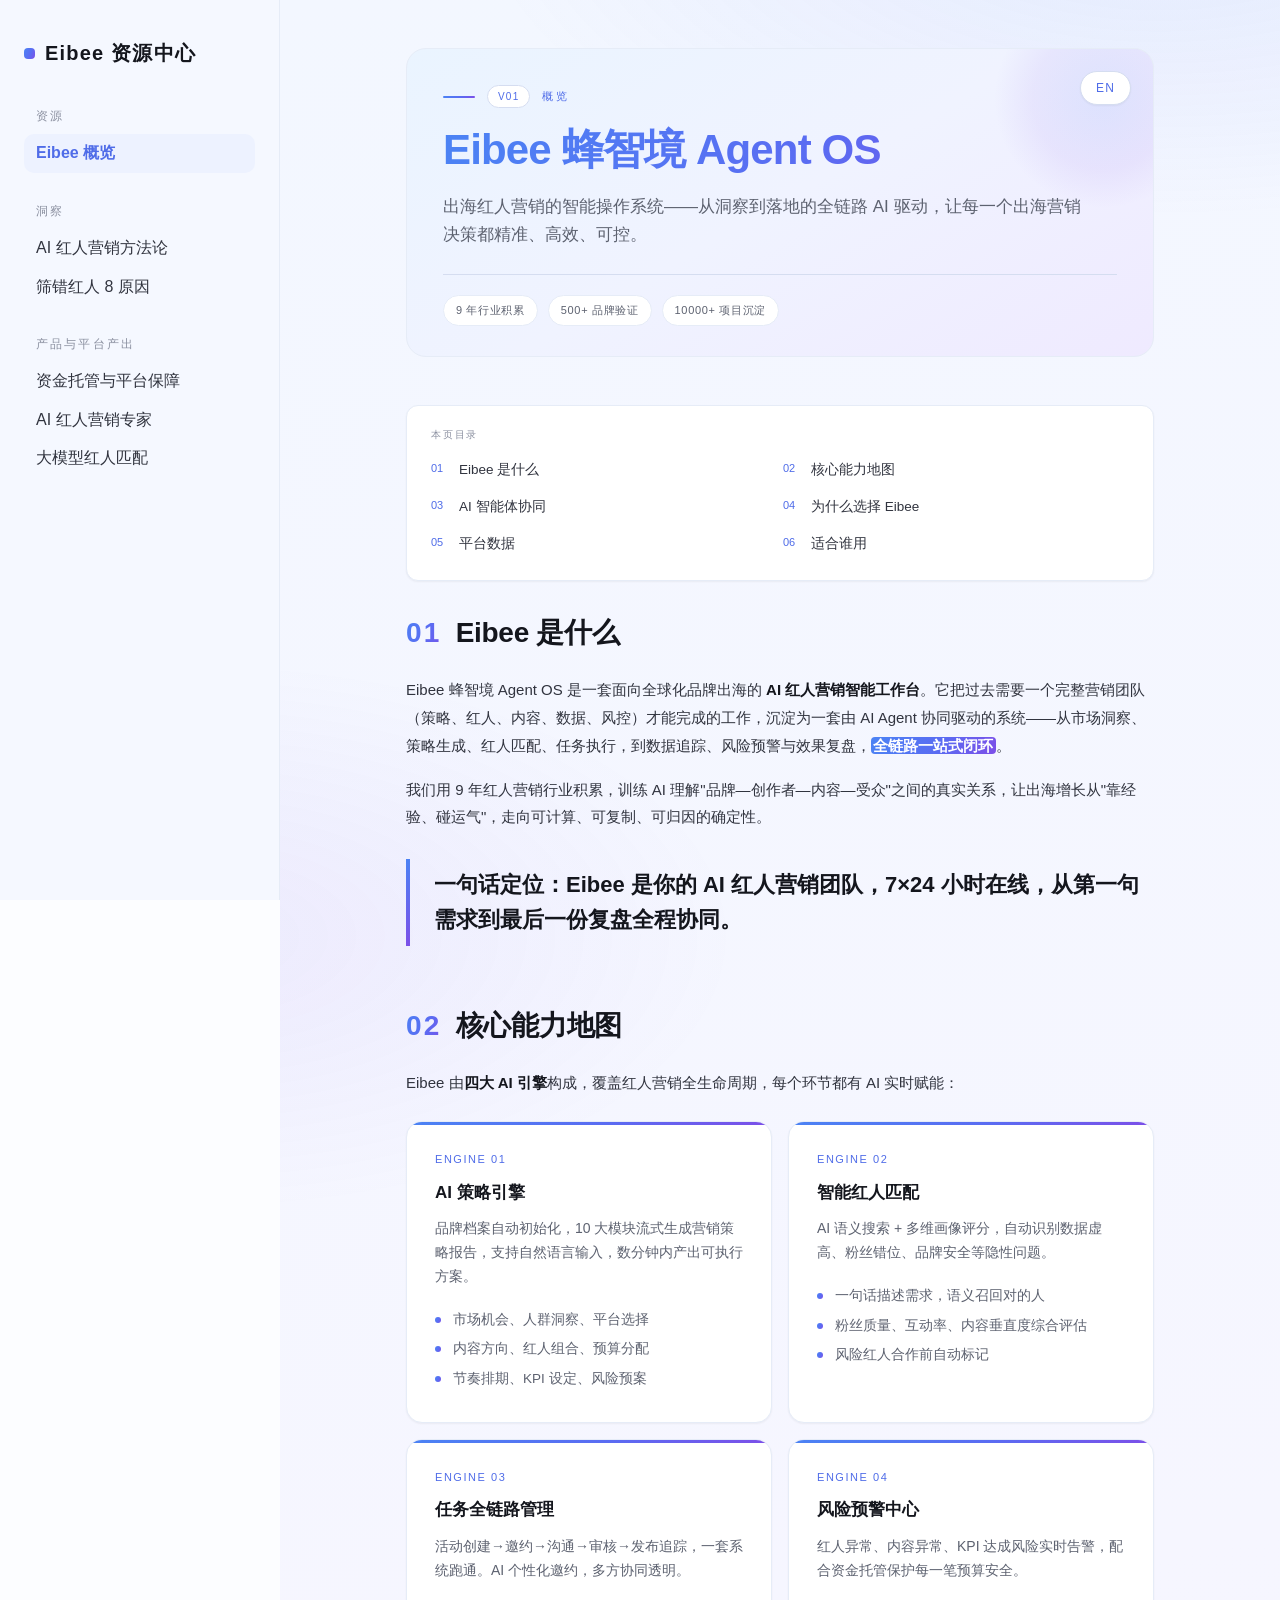
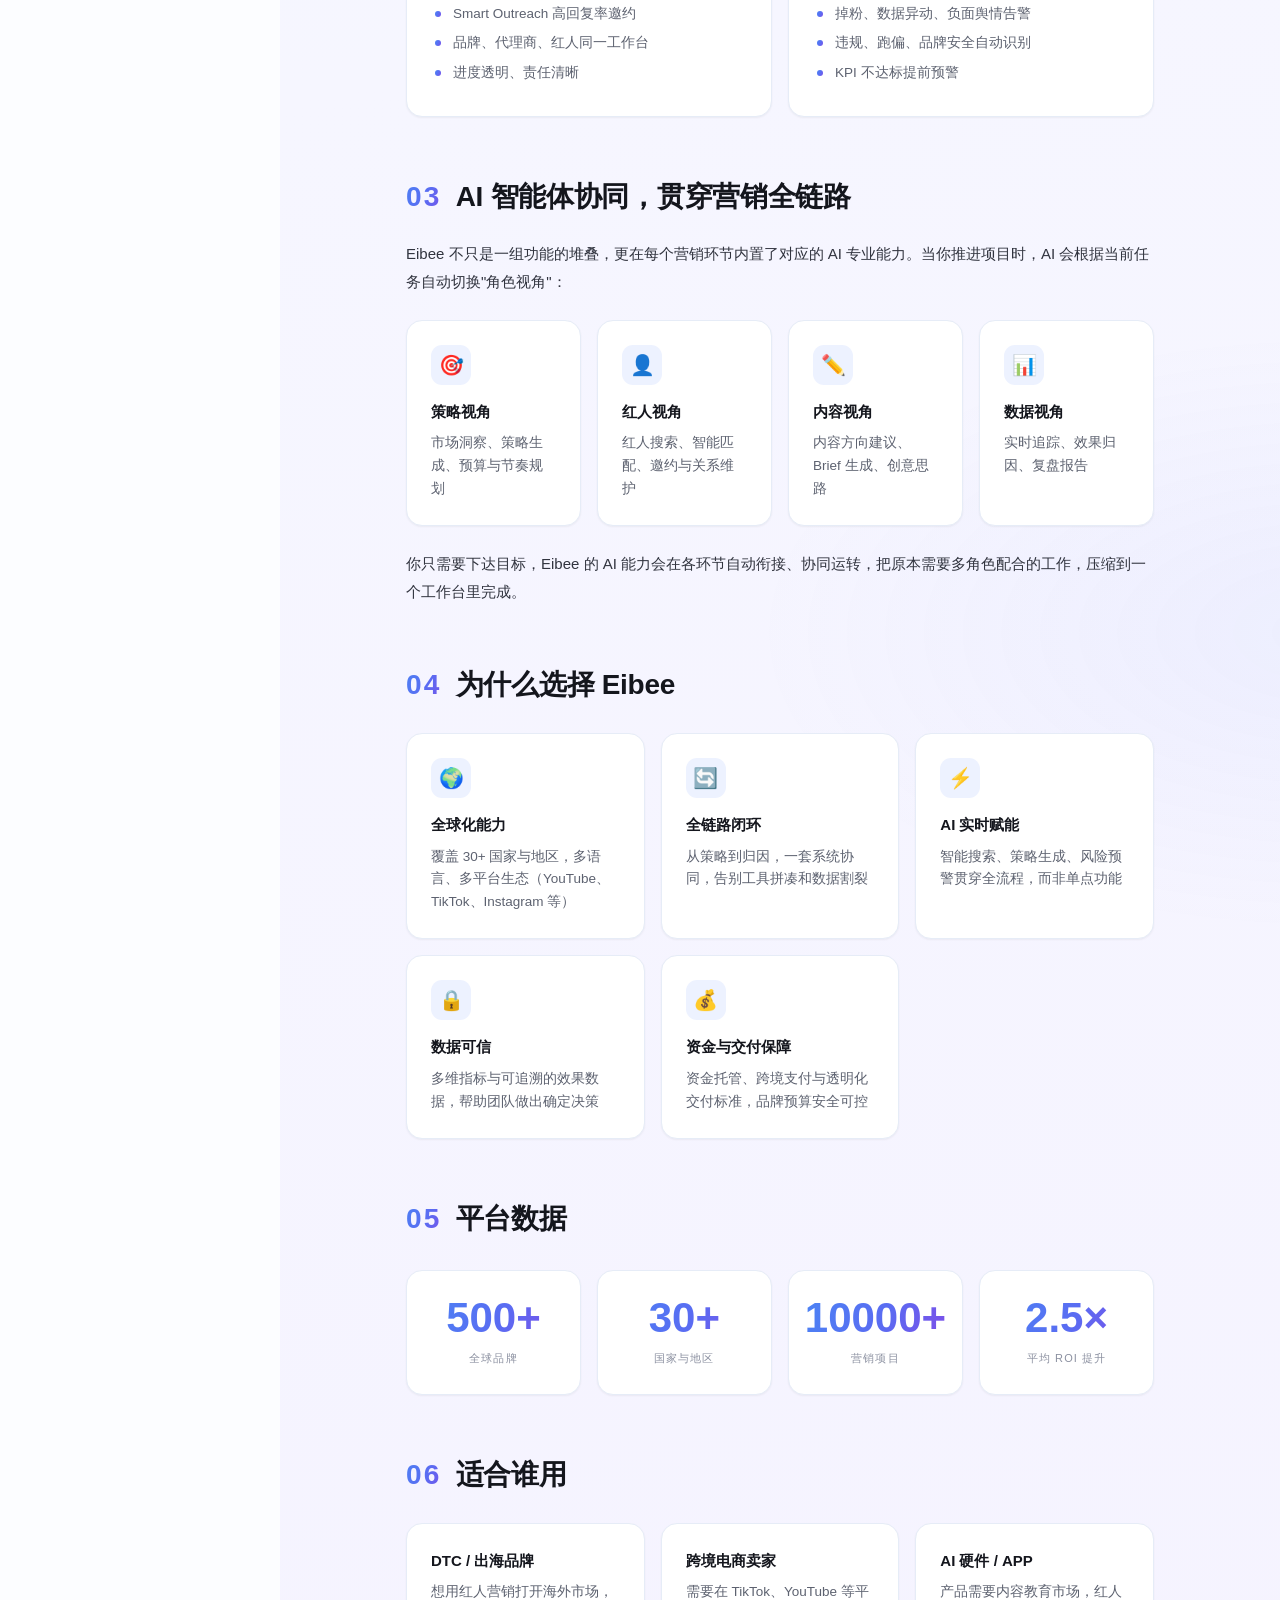
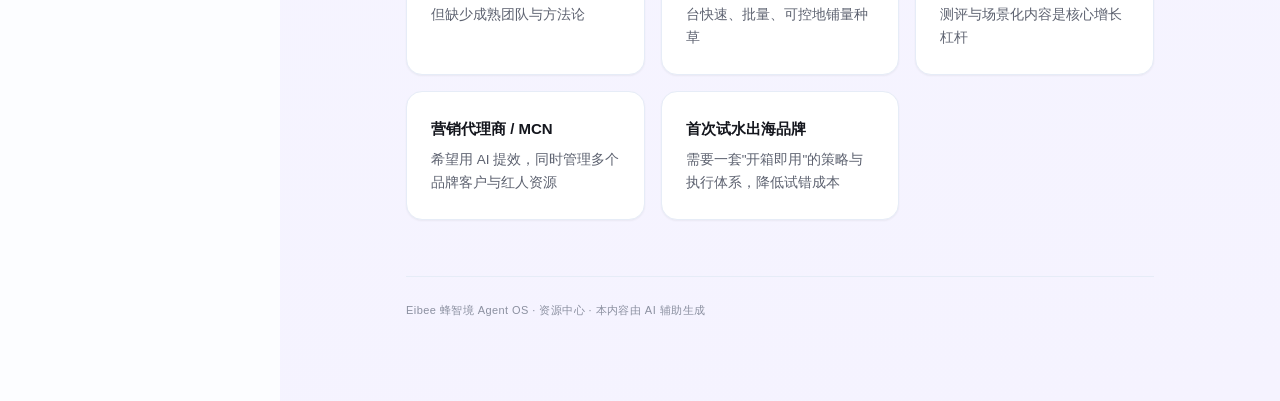
==== commit ab2bf614: "内容区两侧空白加浅蓝紫晕染背景" ====
--- a/index.html
+++ b/index.html
@@ -5,7 +5,7 @@
 <meta name="viewport" content="width=device-width,initial-scale=1">
 <title>Eibee 蜂智境 Agent OS · Eibee 资源中心</title>
 <style>
-:root{--paper:#fcfdff;--paper-2:#f5f8ff;--bg-soft:#eef4ff;--panel:#ffffff;--line:#e6ecf7;--line-strong:#d5ddf0;--ink:#14161d;--ink-2:#31343f;--ink-3:#5d6270;--grey:#8b90a0;--blue:#4b83f4;--indigo:#5468f0;--violet:#6a5cf0;--primary:#7459d9;--primary-hover:#8b73e5;--primary-active:#4b3a8c;--primary-soft:#edf2ff;--link:#4f6ce8;--grad:linear-gradient(115deg,#4b83f4 0%,#5a6cf2 55%,#7c4fe8 100%);--band:linear-gradient(150deg,#eaf4ff 0%,#f0f3ff 50%,#efeaff 100%);--shadow-sm:0 1px 2px rgba(20,22,29,.05);--shadow-md:0 8px 24px rgba(20,22,29,.07);--shadow-acc:0 8px 24px rgba(84,104,240,.14);--r-lg:16px;--r-md:12px;--title:'CreatorOS Alibaba PuHuiTi Medium','Alibaba PuHuiTi Medium','Alibaba PuHuiTi 3.0 65 Medium','PingFang SC','Microsoft YaHei',sans-serif;--mono:'CreatorOS Alibaba PuHuiTi Web','Alibaba PuHuiTi','Alibaba PuHuiTi 3.0 55 Regular','PingFang SC','Microsoft YaHei',sans-serif;--sans:'CreatorOS Alibaba PuHuiTi Web','Alibaba PuHuiTi','Alibaba PuHuiTi 3.0 55 Regular','PingFang SC','Microsoft YaHei',sans-serif;--sidebar-w:280px}*,*::before,*::after{box-sizing:border-box;margin:0;padding:0}html{scroll-behavior:smooth;-webkit-text-size-adjust:100%}body{font-family:var(--sans);background:var(--paper);color:var(--ink);line-height:1.7;font-size:15px;-webkit-font-smoothing:antialiased;-moz-osx-font-smoothing:grayscale}h1,h2,h3,h4,h5,h6,.sidebar-logo,.sidebar-group-title,.toc-title{font-family:var(--title)}::selection{background:#4b83f4;color:#fff}.page-wrap{display:flex;min-height:100vh}.sidebar{width:var(--sidebar-w);min-width:var(--sidebar-w);background:var(--paper-2);border-right:1px solid var(--line);padding:36px 0;position:fixed;top:0;left:0;bottom:0;overflow-y:auto;z-index:100}.sidebar-inner{padding:0 24px}.sidebar-logo{display:flex;align-items:center;gap:10px;font-family:var(--title);font-size:20px;font-weight:700;letter-spacing:.06em;color:var(--ink);text-decoration:none;margin-bottom:36px}.sidebar-logo::before{content:"";width:11px;height:11px;border-radius:4px;background:var(--grad);flex:none}.sidebar-group{margin-bottom:28px}.sidebar-group-title{font-family:var(--title);font-size:12px;letter-spacing:.18em;color:var(--grey);text-transform:uppercase;padding:0 12px;margin-bottom:8px}.sidebar-item{display:flex;align-items:center;gap:10px;padding:8px 12px;border-radius:10px;font-size:16px;color:var(--ink-2);text-decoration:none;transition:background .15s,color .15s;line-height:1.4}.sidebar-item:hover{background:var(--primary-soft);color:var(--link)}.sidebar-item.active{background:var(--primary-soft);color:var(--link);font-weight:600}.sidebar-item .si-icon{display:none}.sidebar-item.sub{padding-left:34px;font-size:16px;color:var(--ink-3)}.sidebar-item.sub.active{color:var(--link);background:var(--primary-soft)}.lang-toggle{position:absolute;top:22px;right:22px;z-index:5;padding:6px 15px;border-radius:999px;background:var(--panel);color:var(--link);border:1px solid var(--line-strong);font-family:var(--mono);font-size:12px;letter-spacing:.1em;text-decoration:none;cursor:pointer;box-shadow:var(--shadow-sm);transition:background .15s,border-color .15s,color .15s,box-shadow .15s}.lang-toggle:hover{background:var(--grad);border-color:transparent;color:#fff;box-shadow:var(--shadow-acc)}.sidebar-toggle{display:none;position:fixed;top:16px;left:16px;z-index:200;width:40px;height:40px;border-radius:10px;background:var(--panel);color:var(--ink);border:1px solid var(--line-strong);font-size:18px;cursor:pointer;align-items:center;justify-content:center;box-shadow:var(--shadow-sm)}.main{margin-left:var(--sidebar-w);flex:1;min-width:0}.main-inner{position:relative;max-width:860px;margin:0 auto;padding:48px 56px 80px}.doc-hero{margin-bottom:48px;position:relative;background:var(--band);border:1px solid var(--line);border-radius:20px;padding:36px 36px 30px;overflow:hidden}.doc-hero::after{content:"";position:absolute;top:-60px;right:-60px;width:220px;height:220px;border-radius:50%;background:radial-gradient(circle,rgba(91,124,244,.13) 0%,rgba(124,79,232,.08) 45%,transparent 70%);pointer-events:none}.doc-eyebrow{font-family:var(--mono);font-size:11px;letter-spacing:.2em;color:var(--link);margin-bottom:16px;display:flex;align-items:center;gap:12px}.doc-eyebrow::before{content:"";width:32px;height:2px;border-radius:2px;background:var(--grad)}.doc-eyebrow .cat-tag{display:inline-block;padding:2px 10px;border-radius:999px;background:var(--panel);color:var(--link);border:1px solid var(--line-strong);font-size:10px;letter-spacing:.12em}.doc-title{font-size:clamp(28px,4vw,42px);font-weight:900;line-height:1.25;letter-spacing:-.02em;background:var(--grad);-webkit-background-clip:text;background-clip:text;-webkit-text-fill-color:transparent;color:var(--indigo);margin-bottom:16px}.doc-subtitle{font-size:17px;color:var(--ink-3);line-height:1.7;max-width:640px}.doc-meta{display:flex;gap:10px;flex-wrap:wrap;margin-top:24px;padding-top:20px;border-top:1px solid var(--line-strong);font-family:var(--mono);font-size:11px;letter-spacing:.06em;color:var(--ink-3)}.doc-meta span{display:flex;align-items:center;gap:6px;padding:5px 12px;border-radius:999px;background:var(--panel);border:1px solid var(--line)}.sec{margin-bottom:56px;scroll-margin-top:24px}.sec-head{display:flex;align-items:baseline;gap:14px;margin-bottom:20px}.sec-num{font-family:var(--mono);font-size:clamp(22px,2.8vw,28px);font-weight:700;background:var(--grad);-webkit-background-clip:text;background-clip:text;-webkit-text-fill-color:transparent;color:var(--indigo);letter-spacing:.08em;min-width:32px}.sec-title{font-size:clamp(22px,2.8vw,28px);font-weight:800;line-height:1.3;letter-spacing:-.01em;color:var(--ink)}.sec-lead{font-size:16px;color:var(--ink-3);line-height:1.8;margin-bottom:20px}.sec p{margin-bottom:16px;color:var(--ink-2);font-size:15px;line-height:1.85}.sec strong{color:var(--ink);font-weight:700}.hl{background:var(--grad);color:#fff;padding:0 .15em;border-radius:4px;font-weight:600}.pull{font-weight:800;font-size:clamp(18px,2.2vw,22px);line-height:1.6;border-left:4px solid transparent;border-image:linear-gradient(180deg,#4b83f4,#7c4fe8) 1;padding:8px 0 8px 24px;margin:28px 0;color:var(--ink)}.cards{display:grid;gap:16px;margin:24px 0}.cards-2{grid-template-columns:repeat(2,1fr)}.cards-3{grid-template-columns:repeat(3,1fr)}.cards-4{grid-template-columns:repeat(4,1fr)}.card{background:var(--panel);border:1px solid var(--line);border-radius:var(--r-lg);padding:24px;box-shadow:var(--shadow-sm);transition:transform .2s,box-shadow .2s,border-color .2s}.card:hover{transform:translateY(-3px);border-color:#a8b8f5;box-shadow:var(--shadow-acc)}.card-icon{width:40px;height:40px;border-radius:11px;background:var(--primary-soft);color:var(--link);display:flex;align-items:center;justify-content:center;font-size:20px;margin-bottom:14px}.card h4{font-size:15px;font-weight:700;margin-bottom:8px;color:var(--ink)}.card p{font-size:13.5px;color:var(--ink-3);line-height:1.7;margin:0}.feat-card{background:var(--panel);border:1px solid var(--line);border-radius:var(--r-lg);padding:28px;position:relative;overflow:hidden;box-shadow:var(--shadow-sm);transition:transform .2s,box-shadow .2s,border-color .2s}.feat-card:hover{transform:translateY(-3px);border-color:#a8b8f5;box-shadow:var(--shadow-acc)}.feat-card::before{content:"";position:absolute;top:0;left:0;right:0;height:3px;background:var(--grad)}.feat-card .fc-num{font-family:var(--mono);font-size:11px;letter-spacing:.14em;color:var(--link);margin-bottom:10px}.feat-card h4{font-size:17px;font-weight:700;margin-bottom:10px;color:var(--ink)}.feat-card p{font-size:14px;color:var(--ink-3);line-height:1.7}.feat-card ul{margin:12px 0 0;padding:0;list-style:none}.feat-card ul li{font-size:13.5px;color:var(--ink-3);padding:4px 0;padding-left:18px;position:relative;line-height:1.6}.feat-card ul li::before{content:"";position:absolute;left:0;top:12px;width:6px;height:6px;border-radius:50%;background:var(--grad)}.acc-band{background:var(--band);border:1px solid var(--line);border-radius:18px;padding:clamp(28px,4vw,48px);margin:32px 0}.acc-band .sec-title{color:var(--ink)}.stats-row{display:grid;gap:16px;margin:28px 0}.stats-4{grid-template-columns:repeat(4,1fr)}.stats-3{grid-template-columns:repeat(3,1fr)}.stat{text-align:center;padding:26px 16px;background:var(--panel);border:1px solid var(--line);border-radius:var(--r-lg);box-shadow:var(--shadow-sm);transition:border-color .2s,box-shadow .2s,transform .2s}.stat:hover{border-color:#a8b8f5;box-shadow:var(--shadow-acc);transform:translateY(-3px)}.stat .num{font-size:clamp(28px,3.5vw,42px);font-weight:900;background:var(--grad);-webkit-background-clip:text;background-clip:text;-webkit-text-fill-color:transparent;color:var(--indigo);line-height:1;font-variant-numeric:tabular-nums}.stat .label{font-family:var(--mono);font-size:11px;letter-spacing:.1em;color:var(--grey);margin-top:10px}.table-wrap{overflow-x:auto;margin:24px 0}table{width:100%;border-collapse:collapse;font-size:14px}th{text-align:left;padding:12px 16px;font-family:var(--mono);font-size:11px;letter-spacing:.1em;color:var(--link);border-bottom:2px solid transparent;border-image:linear-gradient(90deg,#4b83f4,#7c4fe8) 1;text-transform:uppercase}td{padding:14px 16px;border-bottom:1px solid var(--line);color:var(--ink-2)}tr:hover td{background:var(--paper-2)}.steps{margin:28px 0;position:relative}.step{display:flex;gap:20px;margin-bottom:24px;position:relative}.step:last-child{margin-bottom:0}.step-marker{width:36px;height:36px;flex:none;border-radius:50%;background:var(--grad);color:#fff;display:flex;align-items:center;justify-content:center;font-family:var(--mono);font-weight:700;font-size:14px}.step-body h4{font-size:15px;font-weight:700;margin-bottom:6px;color:var(--ink)}.step-body p{font-size:14px;color:var(--ink-3);margin:0;line-height:1.7}.doc-footer{margin-top:48px;padding-top:24px;border-top:1px solid var(--line);font-family:var(--mono);font-size:11px;letter-spacing:.04em;color:var(--grey);line-height:1.8}.toc{background:var(--panel);border:1px solid var(--line);border-radius:var(--r-md);padding:20px 24px;margin:28px 0;box-shadow:var(--shadow-sm)}.toc-title{font-family:var(--title);font-size:10px;letter-spacing:.18em;color:var(--grey);text-transform:uppercase;margin-bottom:12px}.toc-list{list-style:none;display:grid;grid-template-columns:repeat(2,1fr);gap:6px}.toc-list a{color:var(--ink-2);text-decoration:none;font-size:13.5px;padding:4px 0;display:flex;gap:8px;transition:color .15s}.toc-list a:hover{color:var(--link)}.toc-list a .tn{font-family:var(--mono);font-size:11px;color:var(--link);min-width:20px}@media(max-width:900px){.sidebar{transform:translateX(-100%);transition:transform .25s;box-shadow:8px 0 40px rgba(20,22,29,.18)}.sidebar.open{transform:translateX(0)}.sidebar-toggle{display:flex}.main{margin-left:0}.main-inner{padding:32px 20px 60px}.lang-toggle{top:14px;right:14px}.doc-hero{padding:26px 22px 24px}.cards-2,.cards-3,.cards-4{grid-template-columns:1fr}.stats-4,.stats-3{grid-template-columns:repeat(2,1fr)}.toc-list{grid-template-columns:1fr}}@media(max-width:560px){.stats-4,.stats-3{grid-template-columns:1fr}}@media print{.sidebar,.sidebar-toggle,.lang-toggle{display:none!important}.main{margin-left:0}.main-inner{max-width:100%;padding:0}.sec{break-inside:avoid}.card,.feat-card,.stat,.acc-band,.doc-hero{break-inside:avoid;box-shadow:none}.doc-title,.sec-num,.stat .num{-webkit-text-fill-color:currentColor;color:var(--indigo)}}
+:root{--paper:#fcfdff;--paper-2:#f5f8ff;--bg-soft:#eef4ff;--panel:#ffffff;--line:#e6ecf7;--line-strong:#d5ddf0;--ink:#14161d;--ink-2:#31343f;--ink-3:#5d6270;--grey:#8b90a0;--blue:#4b83f4;--indigo:#5468f0;--violet:#6a5cf0;--primary:#7459d9;--primary-hover:#8b73e5;--primary-active:#4b3a8c;--primary-soft:#edf2ff;--link:#4f6ce8;--grad:linear-gradient(115deg,#4b83f4 0%,#5a6cf2 55%,#7c4fe8 100%);--band:linear-gradient(150deg,#eaf4ff 0%,#f0f3ff 50%,#efeaff 100%);--shadow-sm:0 1px 2px rgba(20,22,29,.05);--shadow-md:0 8px 24px rgba(20,22,29,.07);--shadow-acc:0 8px 24px rgba(84,104,240,.14);--r-lg:16px;--r-md:12px;--title:'CreatorOS Alibaba PuHuiTi Medium','Alibaba PuHuiTi Medium','Alibaba PuHuiTi 3.0 65 Medium','PingFang SC','Microsoft YaHei',sans-serif;--mono:'CreatorOS Alibaba PuHuiTi Web','Alibaba PuHuiTi','Alibaba PuHuiTi 3.0 55 Regular','PingFang SC','Microsoft YaHei',sans-serif;--sans:'CreatorOS Alibaba PuHuiTi Web','Alibaba PuHuiTi','Alibaba PuHuiTi 3.0 55 Regular','PingFang SC','Microsoft YaHei',sans-serif;--sidebar-w:280px}*,*::before,*::after{box-sizing:border-box;margin:0;padding:0}html{scroll-behavior:smooth;-webkit-text-size-adjust:100%}body{font-family:var(--sans);background:var(--paper);color:var(--ink);line-height:1.7;font-size:15px;-webkit-font-smoothing:antialiased;-moz-osx-font-smoothing:grayscale}h1,h2,h3,h4,h5,h6,.sidebar-logo,.sidebar-group-title,.toc-title{font-family:var(--title)}::selection{background:#4b83f4;color:#fff}.page-wrap{display:flex;min-height:100vh}.sidebar{width:var(--sidebar-w);min-width:var(--sidebar-w);background:var(--paper-2);border-right:1px solid var(--line);padding:36px 0;position:fixed;top:0;left:0;bottom:0;overflow-y:auto;z-index:100}.sidebar-inner{padding:0 24px}.sidebar-logo{display:flex;align-items:center;gap:10px;font-family:var(--title);font-size:20px;font-weight:700;letter-spacing:.06em;color:var(--ink);text-decoration:none;margin-bottom:36px}.sidebar-logo::before{content:"";width:11px;height:11px;border-radius:4px;background:var(--grad);flex:none}.sidebar-group{margin-bottom:28px}.sidebar-group-title{font-family:var(--title);font-size:12px;letter-spacing:.18em;color:var(--grey);text-transform:uppercase;padding:0 12px;margin-bottom:8px}.sidebar-item{display:flex;align-items:center;gap:10px;padding:8px 12px;border-radius:10px;font-size:16px;color:var(--ink-2);text-decoration:none;transition:background .15s,color .15s;line-height:1.4}.sidebar-item:hover{background:var(--primary-soft);color:var(--link)}.sidebar-item.active{background:var(--primary-soft);color:var(--link);font-weight:600}.sidebar-item .si-icon{display:none}.sidebar-item.sub{padding-left:34px;font-size:16px;color:var(--ink-3)}.sidebar-item.sub.active{color:var(--link);background:var(--primary-soft)}.lang-toggle{position:absolute;top:22px;right:22px;z-index:5;padding:6px 15px;border-radius:999px;background:var(--panel);color:var(--link);border:1px solid var(--line-strong);font-family:var(--mono);font-size:12px;letter-spacing:.1em;text-decoration:none;cursor:pointer;box-shadow:var(--shadow-sm);transition:background .15s,border-color .15s,color .15s,box-shadow .15s}.lang-toggle:hover{background:var(--grad);border-color:transparent;color:#fff;box-shadow:var(--shadow-acc)}.sidebar-toggle{display:none;position:fixed;top:16px;left:16px;z-index:200;width:40px;height:40px;border-radius:10px;background:var(--panel);color:var(--ink);border:1px solid var(--line-strong);font-size:18px;cursor:pointer;align-items:center;justify-content:center;box-shadow:var(--shadow-sm)}.main{margin-left:var(--sidebar-w);flex:1;min-width:0;background:radial-gradient(1100px 480px at 88% -80px,rgba(91,124,244,.11),transparent 62%),radial-gradient(900px 460px at -80px 26%,rgba(124,79,232,.075),transparent 60%),radial-gradient(1000px 520px at 105% 62%,rgba(91,124,244,.06),transparent 58%),linear-gradient(170deg,#f3f7ff 0%,#f6f6ff 45%,#f5f3ff 100%)}.main-inner{position:relative;max-width:860px;margin:0 auto;padding:48px 56px 80px}.doc-hero{margin-bottom:48px;position:relative;background:var(--band);border:1px solid var(--line);border-radius:20px;padding:36px 36px 30px;overflow:hidden}.doc-hero::after{content:"";position:absolute;top:-60px;right:-60px;width:220px;height:220px;border-radius:50%;background:radial-gradient(circle,rgba(91,124,244,.13) 0%,rgba(124,79,232,.08) 45%,transparent 70%);pointer-events:none}.doc-eyebrow{font-family:var(--mono);font-size:11px;letter-spacing:.2em;color:var(--link);margin-bottom:16px;display:flex;align-items:center;gap:12px}.doc-eyebrow::before{content:"";width:32px;height:2px;border-radius:2px;background:var(--grad)}.doc-eyebrow .cat-tag{display:inline-block;padding:2px 10px;border-radius:999px;background:var(--panel);color:var(--link);border:1px solid var(--line-strong);font-size:10px;letter-spacing:.12em}.doc-title{font-size:clamp(28px,4vw,42px);font-weight:900;line-height:1.25;letter-spacing:-.02em;background:var(--grad);-webkit-background-clip:text;background-clip:text;-webkit-text-fill-color:transparent;color:var(--indigo);margin-bottom:16px}.doc-subtitle{font-size:17px;color:var(--ink-3);line-height:1.7;max-width:640px}.doc-meta{display:flex;gap:10px;flex-wrap:wrap;margin-top:24px;padding-top:20px;border-top:1px solid var(--line-strong);font-family:var(--mono);font-size:11px;letter-spacing:.06em;color:var(--ink-3)}.doc-meta span{display:flex;align-items:center;gap:6px;padding:5px 12px;border-radius:999px;background:var(--panel);border:1px solid var(--line)}.sec{margin-bottom:56px;scroll-margin-top:24px}.sec-head{display:flex;align-items:baseline;gap:14px;margin-bottom:20px}.sec-num{font-family:var(--mono);font-size:clamp(22px,2.8vw,28px);font-weight:700;background:var(--grad);-webkit-background-clip:text;background-clip:text;-webkit-text-fill-color:transparent;color:var(--indigo);letter-spacing:.08em;min-width:32px}.sec-title{font-size:clamp(22px,2.8vw,28px);font-weight:800;line-height:1.3;letter-spacing:-.01em;color:var(--ink)}.sec-lead{font-size:16px;color:var(--ink-3);line-height:1.8;margin-bottom:20px}.sec p{margin-bottom:16px;color:var(--ink-2);font-size:15px;line-height:1.85}.sec strong{color:var(--ink);font-weight:700}.hl{background:var(--grad);color:#fff;padding:0 .15em;border-radius:4px;font-weight:600}.pull{font-weight:800;font-size:clamp(18px,2.2vw,22px);line-height:1.6;border-left:4px solid transparent;border-image:linear-gradient(180deg,#4b83f4,#7c4fe8) 1;padding:8px 0 8px 24px;margin:28px 0;color:var(--ink)}.cards{display:grid;gap:16px;margin:24px 0}.cards-2{grid-template-columns:repeat(2,1fr)}.cards-3{grid-template-columns:repeat(3,1fr)}.cards-4{grid-template-columns:repeat(4,1fr)}.card{background:var(--panel);border:1px solid var(--line);border-radius:var(--r-lg);padding:24px;box-shadow:var(--shadow-sm);transition:transform .2s,box-shadow .2s,border-color .2s}.card:hover{transform:translateY(-3px);border-color:#a8b8f5;box-shadow:var(--shadow-acc)}.card-icon{width:40px;height:40px;border-radius:11px;background:var(--primary-soft);color:var(--link);display:flex;align-items:center;justify-content:center;font-size:20px;margin-bottom:14px}.card h4{font-size:15px;font-weight:700;margin-bottom:8px;color:var(--ink)}.card p{font-size:13.5px;color:var(--ink-3);line-height:1.7;margin:0}.feat-card{background:var(--panel);border:1px solid var(--line);border-radius:var(--r-lg);padding:28px;position:relative;overflow:hidden;box-shadow:var(--shadow-sm);transition:transform .2s,box-shadow .2s,border-color .2s}.feat-card:hover{transform:translateY(-3px);border-color:#a8b8f5;box-shadow:var(--shadow-acc)}.feat-card::before{content:"";position:absolute;top:0;left:0;right:0;height:3px;background:var(--grad)}.feat-card .fc-num{font-family:var(--mono);font-size:11px;letter-spacing:.14em;color:var(--link);margin-bottom:10px}.feat-card h4{font-size:17px;font-weight:700;margin-bottom:10px;color:var(--ink)}.feat-card p{font-size:14px;color:var(--ink-3);line-height:1.7}.feat-card ul{margin:12px 0 0;padding:0;list-style:none}.feat-card ul li{font-size:13.5px;color:var(--ink-3);padding:4px 0;padding-left:18px;position:relative;line-height:1.6}.feat-card ul li::before{content:"";position:absolute;left:0;top:12px;width:6px;height:6px;border-radius:50%;background:var(--grad)}.acc-band{background:var(--band);border:1px solid var(--line);border-radius:18px;padding:clamp(28px,4vw,48px);margin:32px 0}.acc-band .sec-title{color:var(--ink)}.stats-row{display:grid;gap:16px;margin:28px 0}.stats-4{grid-template-columns:repeat(4,1fr)}.stats-3{grid-template-columns:repeat(3,1fr)}.stat{text-align:center;padding:26px 16px;background:var(--panel);border:1px solid var(--line);border-radius:var(--r-lg);box-shadow:var(--shadow-sm);transition:border-color .2s,box-shadow .2s,transform .2s}.stat:hover{border-color:#a8b8f5;box-shadow:var(--shadow-acc);transform:translateY(-3px)}.stat .num{font-size:clamp(28px,3.5vw,42px);font-weight:900;background:var(--grad);-webkit-background-clip:text;background-clip:text;-webkit-text-fill-color:transparent;color:var(--indigo);line-height:1;font-variant-numeric:tabular-nums}.stat .label{font-family:var(--mono);font-size:11px;letter-spacing:.1em;color:var(--grey);margin-top:10px}.table-wrap{overflow-x:auto;margin:24px 0}table{width:100%;border-collapse:collapse;font-size:14px}th{text-align:left;padding:12px 16px;font-family:var(--mono);font-size:11px;letter-spacing:.1em;color:var(--link);border-bottom:2px solid transparent;border-image:linear-gradient(90deg,#4b83f4,#7c4fe8) 1;text-transform:uppercase}td{padding:14px 16px;border-bottom:1px solid var(--line);color:var(--ink-2)}tr:hover td{background:var(--paper-2)}.steps{margin:28px 0;position:relative}.step{display:flex;gap:20px;margin-bottom:24px;position:relative}.step:last-child{margin-bottom:0}.step-marker{width:36px;height:36px;flex:none;border-radius:50%;background:var(--grad);color:#fff;display:flex;align-items:center;justify-content:center;font-family:var(--mono);font-weight:700;font-size:14px}.step-body h4{font-size:15px;font-weight:700;margin-bottom:6px;color:var(--ink)}.step-body p{font-size:14px;color:var(--ink-3);margin:0;line-height:1.7}.doc-footer{margin-top:48px;padding-top:24px;border-top:1px solid var(--line);font-family:var(--mono);font-size:11px;letter-spacing:.04em;color:var(--grey);line-height:1.8}.toc{background:var(--panel);border:1px solid var(--line);border-radius:var(--r-md);padding:20px 24px;margin:28px 0;box-shadow:var(--shadow-sm)}.toc-title{font-family:var(--title);font-size:10px;letter-spacing:.18em;color:var(--grey);text-transform:uppercase;margin-bottom:12px}.toc-list{list-style:none;display:grid;grid-template-columns:repeat(2,1fr);gap:6px}.toc-list a{color:var(--ink-2);text-decoration:none;font-size:13.5px;padding:4px 0;display:flex;gap:8px;transition:color .15s}.toc-list a:hover{color:var(--link)}.toc-list a .tn{font-family:var(--mono);font-size:11px;color:var(--link);min-width:20px}@media(max-width:900px){.sidebar{transform:translateX(-100%);transition:transform .25s;box-shadow:8px 0 40px rgba(20,22,29,.18)}.sidebar.open{transform:translateX(0)}.sidebar-toggle{display:flex}.main{margin-left:0}.main-inner{padding:32px 20px 60px}.lang-toggle{top:14px;right:14px}.doc-hero{padding:26px 22px 24px}.cards-2,.cards-3,.cards-4{grid-template-columns:1fr}.stats-4,.stats-3{grid-template-columns:repeat(2,1fr)}.toc-list{grid-template-columns:1fr}}@media(max-width:560px){.stats-4,.stats-3{grid-template-columns:1fr}}@media print{.sidebar,.sidebar-toggle,.lang-toggle{display:none!important}.main{margin-left:0}.main-inner{max-width:100%;padding:0}.sec{break-inside:avoid}.card,.feat-card,.stat,.acc-band,.doc-hero{break-inside:avoid;box-shadow:none}.doc-title,.sec-num,.stat .num{-webkit-text-fill-color:currentColor;color:var(--indigo)}}
 </style>
 </head>
 <body>
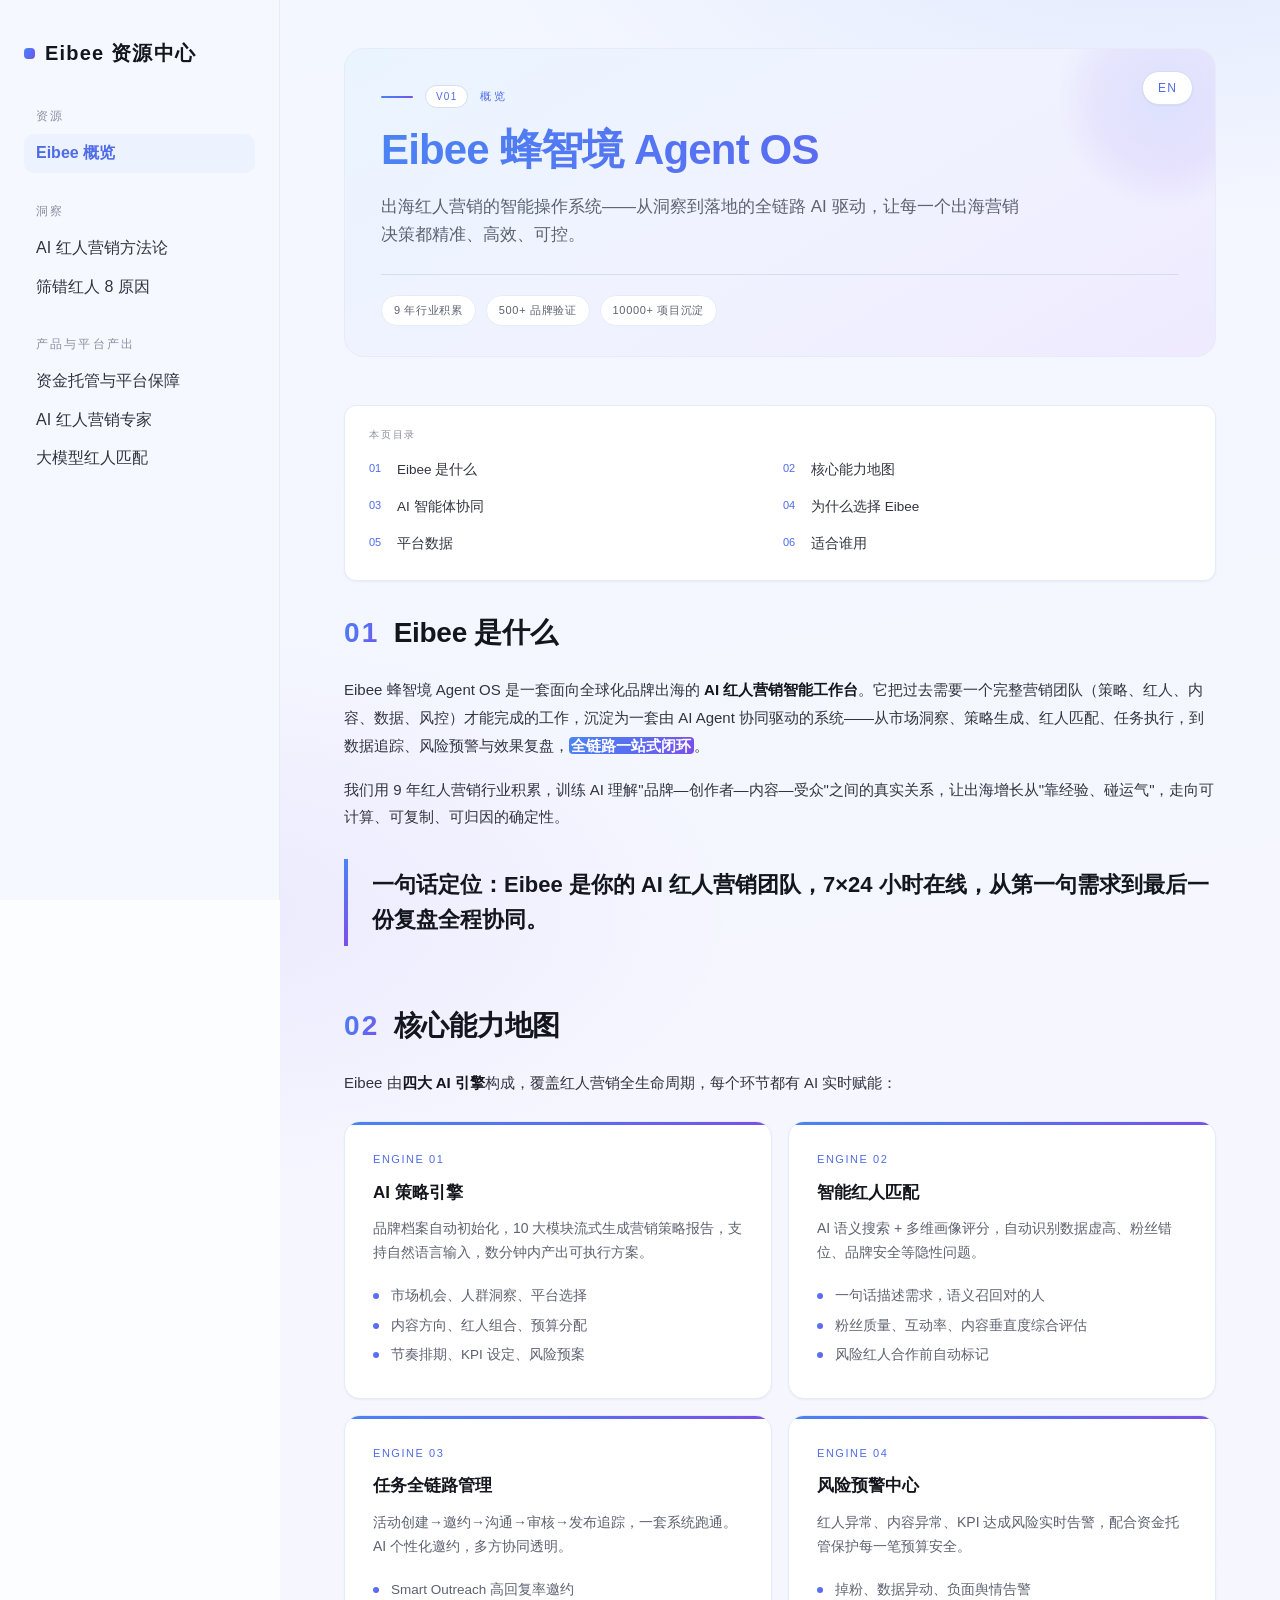
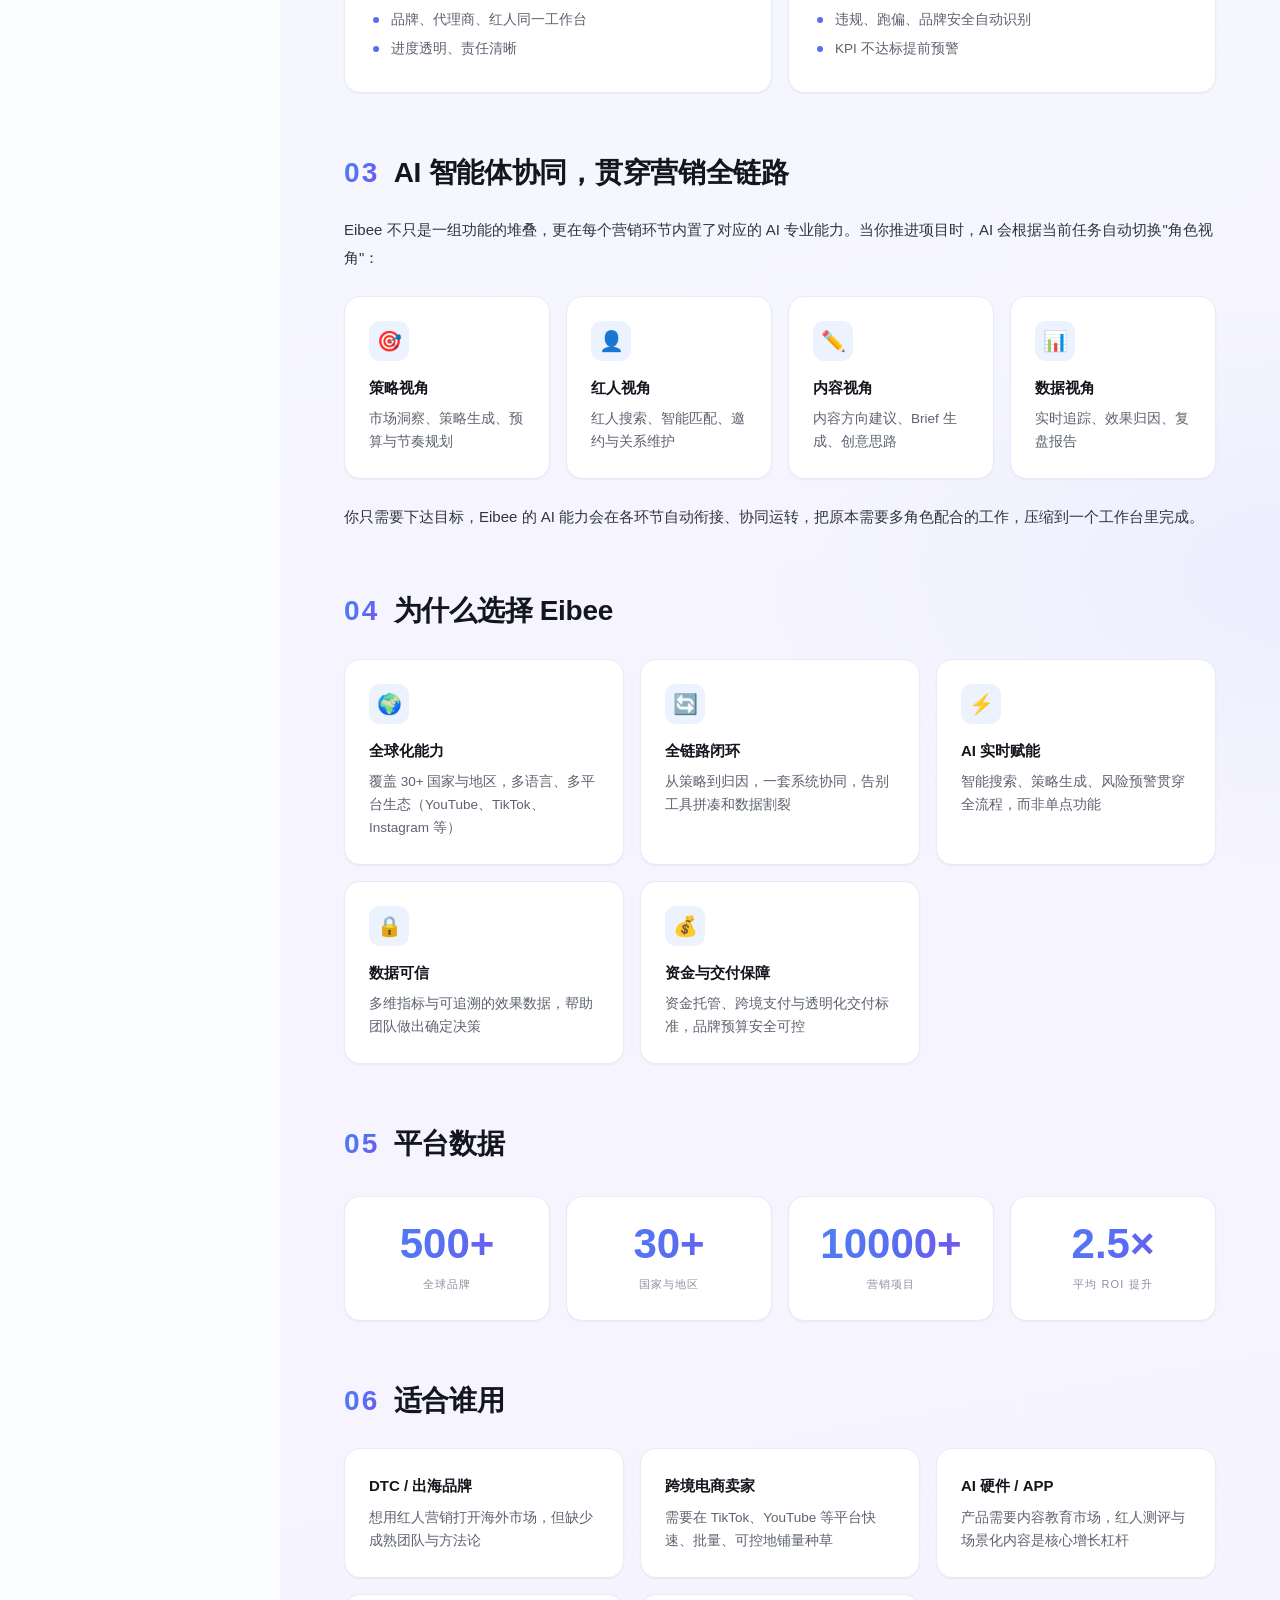
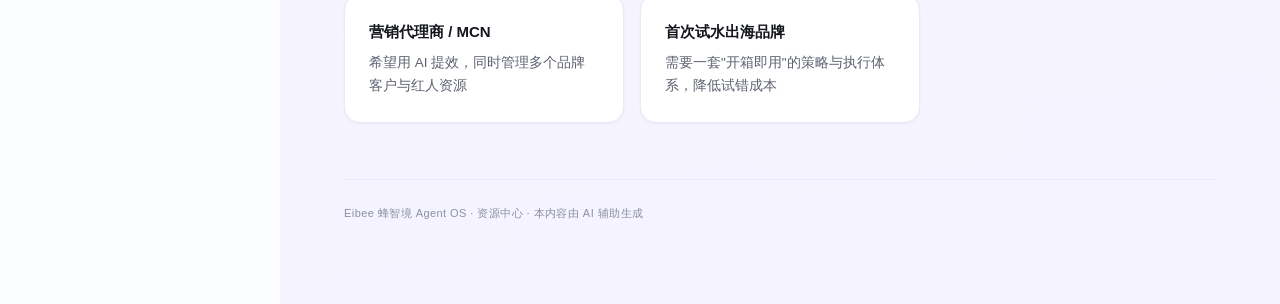
==== commit 652b265b: "排版改为全铺式：内容填满侧边栏右侧空间" ====
--- a/index.html
+++ b/index.html
@@ -5,7 +5,7 @@
 <meta name="viewport" content="width=device-width,initial-scale=1">
 <title>Eibee 蜂智境 Agent OS · Eibee 资源中心</title>
 <style>
-:root{--paper:#fcfdff;--paper-2:#f5f8ff;--bg-soft:#eef4ff;--panel:#ffffff;--line:#e6ecf7;--line-strong:#d5ddf0;--ink:#14161d;--ink-2:#31343f;--ink-3:#5d6270;--grey:#8b90a0;--blue:#4b83f4;--indigo:#5468f0;--violet:#6a5cf0;--primary:#7459d9;--primary-hover:#8b73e5;--primary-active:#4b3a8c;--primary-soft:#edf2ff;--link:#4f6ce8;--grad:linear-gradient(115deg,#4b83f4 0%,#5a6cf2 55%,#7c4fe8 100%);--band:linear-gradient(150deg,#eaf4ff 0%,#f0f3ff 50%,#efeaff 100%);--shadow-sm:0 1px 2px rgba(20,22,29,.05);--shadow-md:0 8px 24px rgba(20,22,29,.07);--shadow-acc:0 8px 24px rgba(84,104,240,.14);--r-lg:16px;--r-md:12px;--title:'CreatorOS Alibaba PuHuiTi Medium','Alibaba PuHuiTi Medium','Alibaba PuHuiTi 3.0 65 Medium','PingFang SC','Microsoft YaHei',sans-serif;--mono:'CreatorOS Alibaba PuHuiTi Web','Alibaba PuHuiTi','Alibaba PuHuiTi 3.0 55 Regular','PingFang SC','Microsoft YaHei',sans-serif;--sans:'CreatorOS Alibaba PuHuiTi Web','Alibaba PuHuiTi','Alibaba PuHuiTi 3.0 55 Regular','PingFang SC','Microsoft YaHei',sans-serif;--sidebar-w:280px}*,*::before,*::after{box-sizing:border-box;margin:0;padding:0}html{scroll-behavior:smooth;-webkit-text-size-adjust:100%}body{font-family:var(--sans);background:var(--paper);color:var(--ink);line-height:1.7;font-size:15px;-webkit-font-smoothing:antialiased;-moz-osx-font-smoothing:grayscale}h1,h2,h3,h4,h5,h6,.sidebar-logo,.sidebar-group-title,.toc-title{font-family:var(--title)}::selection{background:#4b83f4;color:#fff}.page-wrap{display:flex;min-height:100vh}.sidebar{width:var(--sidebar-w);min-width:var(--sidebar-w);background:var(--paper-2);border-right:1px solid var(--line);padding:36px 0;position:fixed;top:0;left:0;bottom:0;overflow-y:auto;z-index:100}.sidebar-inner{padding:0 24px}.sidebar-logo{display:flex;align-items:center;gap:10px;font-family:var(--title);font-size:20px;font-weight:700;letter-spacing:.06em;color:var(--ink);text-decoration:none;margin-bottom:36px}.sidebar-logo::before{content:"";width:11px;height:11px;border-radius:4px;background:var(--grad);flex:none}.sidebar-group{margin-bottom:28px}.sidebar-group-title{font-family:var(--title);font-size:12px;letter-spacing:.18em;color:var(--grey);text-transform:uppercase;padding:0 12px;margin-bottom:8px}.sidebar-item{display:flex;align-items:center;gap:10px;padding:8px 12px;border-radius:10px;font-size:16px;color:var(--ink-2);text-decoration:none;transition:background .15s,color .15s;line-height:1.4}.sidebar-item:hover{background:var(--primary-soft);color:var(--link)}.sidebar-item.active{background:var(--primary-soft);color:var(--link);font-weight:600}.sidebar-item .si-icon{display:none}.sidebar-item.sub{padding-left:34px;font-size:16px;color:var(--ink-3)}.sidebar-item.sub.active{color:var(--link);background:var(--primary-soft)}.lang-toggle{position:absolute;top:22px;right:22px;z-index:5;padding:6px 15px;border-radius:999px;background:var(--panel);color:var(--link);border:1px solid var(--line-strong);font-family:var(--mono);font-size:12px;letter-spacing:.1em;text-decoration:none;cursor:pointer;box-shadow:var(--shadow-sm);transition:background .15s,border-color .15s,color .15s,box-shadow .15s}.lang-toggle:hover{background:var(--grad);border-color:transparent;color:#fff;box-shadow:var(--shadow-acc)}.sidebar-toggle{display:none;position:fixed;top:16px;left:16px;z-index:200;width:40px;height:40px;border-radius:10px;background:var(--panel);color:var(--ink);border:1px solid var(--line-strong);font-size:18px;cursor:pointer;align-items:center;justify-content:center;box-shadow:var(--shadow-sm)}.main{margin-left:var(--sidebar-w);flex:1;min-width:0;background:radial-gradient(1100px 480px at 88% -80px,rgba(91,124,244,.11),transparent 62%),radial-gradient(900px 460px at -80px 26%,rgba(124,79,232,.075),transparent 60%),radial-gradient(1000px 520px at 105% 62%,rgba(91,124,244,.06),transparent 58%),linear-gradient(170deg,#f3f7ff 0%,#f6f6ff 45%,#f5f3ff 100%)}.main-inner{position:relative;max-width:860px;margin:0 auto;padding:48px 56px 80px}.doc-hero{margin-bottom:48px;position:relative;background:var(--band);border:1px solid var(--line);border-radius:20px;padding:36px 36px 30px;overflow:hidden}.doc-hero::after{content:"";position:absolute;top:-60px;right:-60px;width:220px;height:220px;border-radius:50%;background:radial-gradient(circle,rgba(91,124,244,.13) 0%,rgba(124,79,232,.08) 45%,transparent 70%);pointer-events:none}.doc-eyebrow{font-family:var(--mono);font-size:11px;letter-spacing:.2em;color:var(--link);margin-bottom:16px;display:flex;align-items:center;gap:12px}.doc-eyebrow::before{content:"";width:32px;height:2px;border-radius:2px;background:var(--grad)}.doc-eyebrow .cat-tag{display:inline-block;padding:2px 10px;border-radius:999px;background:var(--panel);color:var(--link);border:1px solid var(--line-strong);font-size:10px;letter-spacing:.12em}.doc-title{font-size:clamp(28px,4vw,42px);font-weight:900;line-height:1.25;letter-spacing:-.02em;background:var(--grad);-webkit-background-clip:text;background-clip:text;-webkit-text-fill-color:transparent;color:var(--indigo);margin-bottom:16px}.doc-subtitle{font-size:17px;color:var(--ink-3);line-height:1.7;max-width:640px}.doc-meta{display:flex;gap:10px;flex-wrap:wrap;margin-top:24px;padding-top:20px;border-top:1px solid var(--line-strong);font-family:var(--mono);font-size:11px;letter-spacing:.06em;color:var(--ink-3)}.doc-meta span{display:flex;align-items:center;gap:6px;padding:5px 12px;border-radius:999px;background:var(--panel);border:1px solid var(--line)}.sec{margin-bottom:56px;scroll-margin-top:24px}.sec-head{display:flex;align-items:baseline;gap:14px;margin-bottom:20px}.sec-num{font-family:var(--mono);font-size:clamp(22px,2.8vw,28px);font-weight:700;background:var(--grad);-webkit-background-clip:text;background-clip:text;-webkit-text-fill-color:transparent;color:var(--indigo);letter-spacing:.08em;min-width:32px}.sec-title{font-size:clamp(22px,2.8vw,28px);font-weight:800;line-height:1.3;letter-spacing:-.01em;color:var(--ink)}.sec-lead{font-size:16px;color:var(--ink-3);line-height:1.8;margin-bottom:20px}.sec p{margin-bottom:16px;color:var(--ink-2);font-size:15px;line-height:1.85}.sec strong{color:var(--ink);font-weight:700}.hl{background:var(--grad);color:#fff;padding:0 .15em;border-radius:4px;font-weight:600}.pull{font-weight:800;font-size:clamp(18px,2.2vw,22px);line-height:1.6;border-left:4px solid transparent;border-image:linear-gradient(180deg,#4b83f4,#7c4fe8) 1;padding:8px 0 8px 24px;margin:28px 0;color:var(--ink)}.cards{display:grid;gap:16px;margin:24px 0}.cards-2{grid-template-columns:repeat(2,1fr)}.cards-3{grid-template-columns:repeat(3,1fr)}.cards-4{grid-template-columns:repeat(4,1fr)}.card{background:var(--panel);border:1px solid var(--line);border-radius:var(--r-lg);padding:24px;box-shadow:var(--shadow-sm);transition:transform .2s,box-shadow .2s,border-color .2s}.card:hover{transform:translateY(-3px);border-color:#a8b8f5;box-shadow:var(--shadow-acc)}.card-icon{width:40px;height:40px;border-radius:11px;background:var(--primary-soft);color:var(--link);display:flex;align-items:center;justify-content:center;font-size:20px;margin-bottom:14px}.card h4{font-size:15px;font-weight:700;margin-bottom:8px;color:var(--ink)}.card p{font-size:13.5px;color:var(--ink-3);line-height:1.7;margin:0}.feat-card{background:var(--panel);border:1px solid var(--line);border-radius:var(--r-lg);padding:28px;position:relative;overflow:hidden;box-shadow:var(--shadow-sm);transition:transform .2s,box-shadow .2s,border-color .2s}.feat-card:hover{transform:translateY(-3px);border-color:#a8b8f5;box-shadow:var(--shadow-acc)}.feat-card::before{content:"";position:absolute;top:0;left:0;right:0;height:3px;background:var(--grad)}.feat-card .fc-num{font-family:var(--mono);font-size:11px;letter-spacing:.14em;color:var(--link);margin-bottom:10px}.feat-card h4{font-size:17px;font-weight:700;margin-bottom:10px;color:var(--ink)}.feat-card p{font-size:14px;color:var(--ink-3);line-height:1.7}.feat-card ul{margin:12px 0 0;padding:0;list-style:none}.feat-card ul li{font-size:13.5px;color:var(--ink-3);padding:4px 0;padding-left:18px;position:relative;line-height:1.6}.feat-card ul li::before{content:"";position:absolute;left:0;top:12px;width:6px;height:6px;border-radius:50%;background:var(--grad)}.acc-band{background:var(--band);border:1px solid var(--line);border-radius:18px;padding:clamp(28px,4vw,48px);margin:32px 0}.acc-band .sec-title{color:var(--ink)}.stats-row{display:grid;gap:16px;margin:28px 0}.stats-4{grid-template-columns:repeat(4,1fr)}.stats-3{grid-template-columns:repeat(3,1fr)}.stat{text-align:center;padding:26px 16px;background:var(--panel);border:1px solid var(--line);border-radius:var(--r-lg);box-shadow:var(--shadow-sm);transition:border-color .2s,box-shadow .2s,transform .2s}.stat:hover{border-color:#a8b8f5;box-shadow:var(--shadow-acc);transform:translateY(-3px)}.stat .num{font-size:clamp(28px,3.5vw,42px);font-weight:900;background:var(--grad);-webkit-background-clip:text;background-clip:text;-webkit-text-fill-color:transparent;color:var(--indigo);line-height:1;font-variant-numeric:tabular-nums}.stat .label{font-family:var(--mono);font-size:11px;letter-spacing:.1em;color:var(--grey);margin-top:10px}.table-wrap{overflow-x:auto;margin:24px 0}table{width:100%;border-collapse:collapse;font-size:14px}th{text-align:left;padding:12px 16px;font-family:var(--mono);font-size:11px;letter-spacing:.1em;color:var(--link);border-bottom:2px solid transparent;border-image:linear-gradient(90deg,#4b83f4,#7c4fe8) 1;text-transform:uppercase}td{padding:14px 16px;border-bottom:1px solid var(--line);color:var(--ink-2)}tr:hover td{background:var(--paper-2)}.steps{margin:28px 0;position:relative}.step{display:flex;gap:20px;margin-bottom:24px;position:relative}.step:last-child{margin-bottom:0}.step-marker{width:36px;height:36px;flex:none;border-radius:50%;background:var(--grad);color:#fff;display:flex;align-items:center;justify-content:center;font-family:var(--mono);font-weight:700;font-size:14px}.step-body h4{font-size:15px;font-weight:700;margin-bottom:6px;color:var(--ink)}.step-body p{font-size:14px;color:var(--ink-3);margin:0;line-height:1.7}.doc-footer{margin-top:48px;padding-top:24px;border-top:1px solid var(--line);font-family:var(--mono);font-size:11px;letter-spacing:.04em;color:var(--grey);line-height:1.8}.toc{background:var(--panel);border:1px solid var(--line);border-radius:var(--r-md);padding:20px 24px;margin:28px 0;box-shadow:var(--shadow-sm)}.toc-title{font-family:var(--title);font-size:10px;letter-spacing:.18em;color:var(--grey);text-transform:uppercase;margin-bottom:12px}.toc-list{list-style:none;display:grid;grid-template-columns:repeat(2,1fr);gap:6px}.toc-list a{color:var(--ink-2);text-decoration:none;font-size:13.5px;padding:4px 0;display:flex;gap:8px;transition:color .15s}.toc-list a:hover{color:var(--link)}.toc-list a .tn{font-family:var(--mono);font-size:11px;color:var(--link);min-width:20px}@media(max-width:900px){.sidebar{transform:translateX(-100%);transition:transform .25s;box-shadow:8px 0 40px rgba(20,22,29,.18)}.sidebar.open{transform:translateX(0)}.sidebar-toggle{display:flex}.main{margin-left:0}.main-inner{padding:32px 20px 60px}.lang-toggle{top:14px;right:14px}.doc-hero{padding:26px 22px 24px}.cards-2,.cards-3,.cards-4{grid-template-columns:1fr}.stats-4,.stats-3{grid-template-columns:repeat(2,1fr)}.toc-list{grid-template-columns:1fr}}@media(max-width:560px){.stats-4,.stats-3{grid-template-columns:1fr}}@media print{.sidebar,.sidebar-toggle,.lang-toggle{display:none!important}.main{margin-left:0}.main-inner{max-width:100%;padding:0}.sec{break-inside:avoid}.card,.feat-card,.stat,.acc-band,.doc-hero{break-inside:avoid;box-shadow:none}.doc-title,.sec-num,.stat .num{-webkit-text-fill-color:currentColor;color:var(--indigo)}}
+:root{--paper:#fcfdff;--paper-2:#f5f8ff;--bg-soft:#eef4ff;--panel:#ffffff;--line:#e6ecf7;--line-strong:#d5ddf0;--ink:#14161d;--ink-2:#31343f;--ink-3:#5d6270;--grey:#8b90a0;--blue:#4b83f4;--indigo:#5468f0;--violet:#6a5cf0;--primary:#7459d9;--primary-hover:#8b73e5;--primary-active:#4b3a8c;--primary-soft:#edf2ff;--link:#4f6ce8;--grad:linear-gradient(115deg,#4b83f4 0%,#5a6cf2 55%,#7c4fe8 100%);--band:linear-gradient(150deg,#eaf4ff 0%,#f0f3ff 50%,#efeaff 100%);--shadow-sm:0 1px 2px rgba(20,22,29,.05);--shadow-md:0 8px 24px rgba(20,22,29,.07);--shadow-acc:0 8px 24px rgba(84,104,240,.14);--r-lg:16px;--r-md:12px;--title:'CreatorOS Alibaba PuHuiTi Medium','Alibaba PuHuiTi Medium','Alibaba PuHuiTi 3.0 65 Medium','PingFang SC','Microsoft YaHei',sans-serif;--mono:'CreatorOS Alibaba PuHuiTi Web','Alibaba PuHuiTi','Alibaba PuHuiTi 3.0 55 Regular','PingFang SC','Microsoft YaHei',sans-serif;--sans:'CreatorOS Alibaba PuHuiTi Web','Alibaba PuHuiTi','Alibaba PuHuiTi 3.0 55 Regular','PingFang SC','Microsoft YaHei',sans-serif;--sidebar-w:280px}*,*::before,*::after{box-sizing:border-box;margin:0;padding:0}html{scroll-behavior:smooth;-webkit-text-size-adjust:100%}body{font-family:var(--sans);background:var(--paper);color:var(--ink);line-height:1.7;font-size:15px;-webkit-font-smoothing:antialiased;-moz-osx-font-smoothing:grayscale}h1,h2,h3,h4,h5,h6,.sidebar-logo,.sidebar-group-title,.toc-title{font-family:var(--title)}::selection{background:#4b83f4;color:#fff}.page-wrap{display:flex;min-height:100vh}.sidebar{width:var(--sidebar-w);min-width:var(--sidebar-w);background:var(--paper-2);border-right:1px solid var(--line);padding:36px 0;position:fixed;top:0;left:0;bottom:0;overflow-y:auto;z-index:100}.sidebar-inner{padding:0 24px}.sidebar-logo{display:flex;align-items:center;gap:10px;font-family:var(--title);font-size:20px;font-weight:700;letter-spacing:.06em;color:var(--ink);text-decoration:none;margin-bottom:36px}.sidebar-logo::before{content:"";width:11px;height:11px;border-radius:4px;background:var(--grad);flex:none}.sidebar-group{margin-bottom:28px}.sidebar-group-title{font-family:var(--title);font-size:12px;letter-spacing:.18em;color:var(--grey);text-transform:uppercase;padding:0 12px;margin-bottom:8px}.sidebar-item{display:flex;align-items:center;gap:10px;padding:8px 12px;border-radius:10px;font-size:16px;color:var(--ink-2);text-decoration:none;transition:background .15s,color .15s;line-height:1.4}.sidebar-item:hover{background:var(--primary-soft);color:var(--link)}.sidebar-item.active{background:var(--primary-soft);color:var(--link);font-weight:600}.sidebar-item .si-icon{display:none}.sidebar-item.sub{padding-left:34px;font-size:16px;color:var(--ink-3)}.sidebar-item.sub.active{color:var(--link);background:var(--primary-soft)}.lang-toggle{position:absolute;top:22px;right:22px;z-index:5;padding:6px 15px;border-radius:999px;background:var(--panel);color:var(--link);border:1px solid var(--line-strong);font-family:var(--mono);font-size:12px;letter-spacing:.1em;text-decoration:none;cursor:pointer;box-shadow:var(--shadow-sm);transition:background .15s,border-color .15s,color .15s,box-shadow .15s}.lang-toggle:hover{background:var(--grad);border-color:transparent;color:#fff;box-shadow:var(--shadow-acc)}.sidebar-toggle{display:none;position:fixed;top:16px;left:16px;z-index:200;width:40px;height:40px;border-radius:10px;background:var(--panel);color:var(--ink);border:1px solid var(--line-strong);font-size:18px;cursor:pointer;align-items:center;justify-content:center;box-shadow:var(--shadow-sm)}.main{margin-left:var(--sidebar-w);flex:1;min-width:0;background:radial-gradient(1100px 480px at 88% -80px,rgba(91,124,244,.11),transparent 62%),radial-gradient(900px 460px at -80px 26%,rgba(124,79,232,.075),transparent 60%),radial-gradient(1000px 520px at 105% 62%,rgba(91,124,244,.06),transparent 58%),linear-gradient(170deg,#f3f7ff 0%,#f6f6ff 45%,#f5f3ff 100%)}.main-inner{position:relative;max-width:none;margin:0;padding:48px 64px 80px}.doc-hero{margin-bottom:48px;position:relative;background:var(--band);border:1px solid var(--line);border-radius:20px;padding:36px 36px 30px;overflow:hidden}.doc-hero::after{content:"";position:absolute;top:-60px;right:-60px;width:220px;height:220px;border-radius:50%;background:radial-gradient(circle,rgba(91,124,244,.13) 0%,rgba(124,79,232,.08) 45%,transparent 70%);pointer-events:none}.doc-eyebrow{font-family:var(--mono);font-size:11px;letter-spacing:.2em;color:var(--link);margin-bottom:16px;display:flex;align-items:center;gap:12px}.doc-eyebrow::before{content:"";width:32px;height:2px;border-radius:2px;background:var(--grad)}.doc-eyebrow .cat-tag{display:inline-block;padding:2px 10px;border-radius:999px;background:var(--panel);color:var(--link);border:1px solid var(--line-strong);font-size:10px;letter-spacing:.12em}.doc-title{font-size:clamp(28px,4vw,42px);font-weight:900;line-height:1.25;letter-spacing:-.02em;background:var(--grad);-webkit-background-clip:text;background-clip:text;-webkit-text-fill-color:transparent;color:var(--indigo);margin-bottom:16px}.doc-subtitle{font-size:17px;color:var(--ink-3);line-height:1.7;max-width:640px}.doc-meta{display:flex;gap:10px;flex-wrap:wrap;margin-top:24px;padding-top:20px;border-top:1px solid var(--line-strong);font-family:var(--mono);font-size:11px;letter-spacing:.06em;color:var(--ink-3)}.doc-meta span{display:flex;align-items:center;gap:6px;padding:5px 12px;border-radius:999px;background:var(--panel);border:1px solid var(--line)}.sec{margin-bottom:56px;scroll-margin-top:24px}.sec-head{display:flex;align-items:baseline;gap:14px;margin-bottom:20px}.sec-num{font-family:var(--mono);font-size:clamp(22px,2.8vw,28px);font-weight:700;background:var(--grad);-webkit-background-clip:text;background-clip:text;-webkit-text-fill-color:transparent;color:var(--indigo);letter-spacing:.08em;min-width:32px}.sec-title{font-size:clamp(22px,2.8vw,28px);font-weight:800;line-height:1.3;letter-spacing:-.01em;color:var(--ink)}.sec-lead{font-size:16px;color:var(--ink-3);line-height:1.8;margin-bottom:20px}.sec p{margin-bottom:16px;color:var(--ink-2);font-size:15px;line-height:1.85}.sec strong{color:var(--ink);font-weight:700}.hl{background:var(--grad);color:#fff;padding:0 .15em;border-radius:4px;font-weight:600}.pull{font-weight:800;font-size:clamp(18px,2.2vw,22px);line-height:1.6;border-left:4px solid transparent;border-image:linear-gradient(180deg,#4b83f4,#7c4fe8) 1;padding:8px 0 8px 24px;margin:28px 0;color:var(--ink)}.cards{display:grid;gap:16px;margin:24px 0}.cards-2{grid-template-columns:repeat(2,1fr)}.cards-3{grid-template-columns:repeat(3,1fr)}.cards-4{grid-template-columns:repeat(4,1fr)}.card{background:var(--panel);border:1px solid var(--line);border-radius:var(--r-lg);padding:24px;box-shadow:var(--shadow-sm);transition:transform .2s,box-shadow .2s,border-color .2s}.card:hover{transform:translateY(-3px);border-color:#a8b8f5;box-shadow:var(--shadow-acc)}.card-icon{width:40px;height:40px;border-radius:11px;background:var(--primary-soft);color:var(--link);display:flex;align-items:center;justify-content:center;font-size:20px;margin-bottom:14px}.card h4{font-size:15px;font-weight:700;margin-bottom:8px;color:var(--ink)}.card p{font-size:13.5px;color:var(--ink-3);line-height:1.7;margin:0}.feat-card{background:var(--panel);border:1px solid var(--line);border-radius:var(--r-lg);padding:28px;position:relative;overflow:hidden;box-shadow:var(--shadow-sm);transition:transform .2s,box-shadow .2s,border-color .2s}.feat-card:hover{transform:translateY(-3px);border-color:#a8b8f5;box-shadow:var(--shadow-acc)}.feat-card::before{content:"";position:absolute;top:0;left:0;right:0;height:3px;background:var(--grad)}.feat-card .fc-num{font-family:var(--mono);font-size:11px;letter-spacing:.14em;color:var(--link);margin-bottom:10px}.feat-card h4{font-size:17px;font-weight:700;margin-bottom:10px;color:var(--ink)}.feat-card p{font-size:14px;color:var(--ink-3);line-height:1.7}.feat-card ul{margin:12px 0 0;padding:0;list-style:none}.feat-card ul li{font-size:13.5px;color:var(--ink-3);padding:4px 0;padding-left:18px;position:relative;line-height:1.6}.feat-card ul li::before{content:"";position:absolute;left:0;top:12px;width:6px;height:6px;border-radius:50%;background:var(--grad)}.acc-band{background:var(--band);border:1px solid var(--line);border-radius:18px;padding:clamp(28px,4vw,48px);margin:32px 0}.acc-band .sec-title{color:var(--ink)}.stats-row{display:grid;gap:16px;margin:28px 0}.stats-4{grid-template-columns:repeat(4,1fr)}.stats-3{grid-template-columns:repeat(3,1fr)}.stat{text-align:center;padding:26px 16px;background:var(--panel);border:1px solid var(--line);border-radius:var(--r-lg);box-shadow:var(--shadow-sm);transition:border-color .2s,box-shadow .2s,transform .2s}.stat:hover{border-color:#a8b8f5;box-shadow:var(--shadow-acc);transform:translateY(-3px)}.stat .num{font-size:clamp(28px,3.5vw,42px);font-weight:900;background:var(--grad);-webkit-background-clip:text;background-clip:text;-webkit-text-fill-color:transparent;color:var(--indigo);line-height:1;font-variant-numeric:tabular-nums}.stat .label{font-family:var(--mono);font-size:11px;letter-spacing:.1em;color:var(--grey);margin-top:10px}.table-wrap{overflow-x:auto;margin:24px 0}table{width:100%;border-collapse:collapse;font-size:14px}th{text-align:left;padding:12px 16px;font-family:var(--mono);font-size:11px;letter-spacing:.1em;color:var(--link);border-bottom:2px solid transparent;border-image:linear-gradient(90deg,#4b83f4,#7c4fe8) 1;text-transform:uppercase}td{padding:14px 16px;border-bottom:1px solid var(--line);color:var(--ink-2)}tr:hover td{background:var(--paper-2)}.steps{margin:28px 0;position:relative}.step{display:flex;gap:20px;margin-bottom:24px;position:relative}.step:last-child{margin-bottom:0}.step-marker{width:36px;height:36px;flex:none;border-radius:50%;background:var(--grad);color:#fff;display:flex;align-items:center;justify-content:center;font-family:var(--mono);font-weight:700;font-size:14px}.step-body h4{font-size:15px;font-weight:700;margin-bottom:6px;color:var(--ink)}.step-body p{font-size:14px;color:var(--ink-3);margin:0;line-height:1.7}.doc-footer{margin-top:48px;padding-top:24px;border-top:1px solid var(--line);font-family:var(--mono);font-size:11px;letter-spacing:.04em;color:var(--grey);line-height:1.8}.toc{background:var(--panel);border:1px solid var(--line);border-radius:var(--r-md);padding:20px 24px;margin:28px 0;box-shadow:var(--shadow-sm)}.toc-title{font-family:var(--title);font-size:10px;letter-spacing:.18em;color:var(--grey);text-transform:uppercase;margin-bottom:12px}.toc-list{list-style:none;display:grid;grid-template-columns:repeat(2,1fr);gap:6px}.toc-list a{color:var(--ink-2);text-decoration:none;font-size:13.5px;padding:4px 0;display:flex;gap:8px;transition:color .15s}.toc-list a:hover{color:var(--link)}.toc-list a .tn{font-family:var(--mono);font-size:11px;color:var(--link);min-width:20px}@media(max-width:900px){.sidebar{transform:translateX(-100%);transition:transform .25s;box-shadow:8px 0 40px rgba(20,22,29,.18)}.sidebar.open{transform:translateX(0)}.sidebar-toggle{display:flex}.main{margin-left:0}.main-inner{padding:32px 20px 60px}.lang-toggle{top:14px;right:14px}.doc-hero{padding:26px 22px 24px}.cards-2,.cards-3,.cards-4{grid-template-columns:1fr}.stats-4,.stats-3{grid-template-columns:repeat(2,1fr)}.toc-list{grid-template-columns:1fr}}@media(max-width:560px){.stats-4,.stats-3{grid-template-columns:1fr}}@media print{.sidebar,.sidebar-toggle,.lang-toggle{display:none!important}.main{margin-left:0}.main-inner{max-width:100%;padding:0}.sec{break-inside:avoid}.card,.feat-card,.stat,.acc-band,.doc-hero{break-inside:avoid;box-shadow:none}.doc-title,.sec-num,.stat .num{-webkit-text-fill-color:currentColor;color:var(--indigo)}}
 </style>
 </head>
 <body>
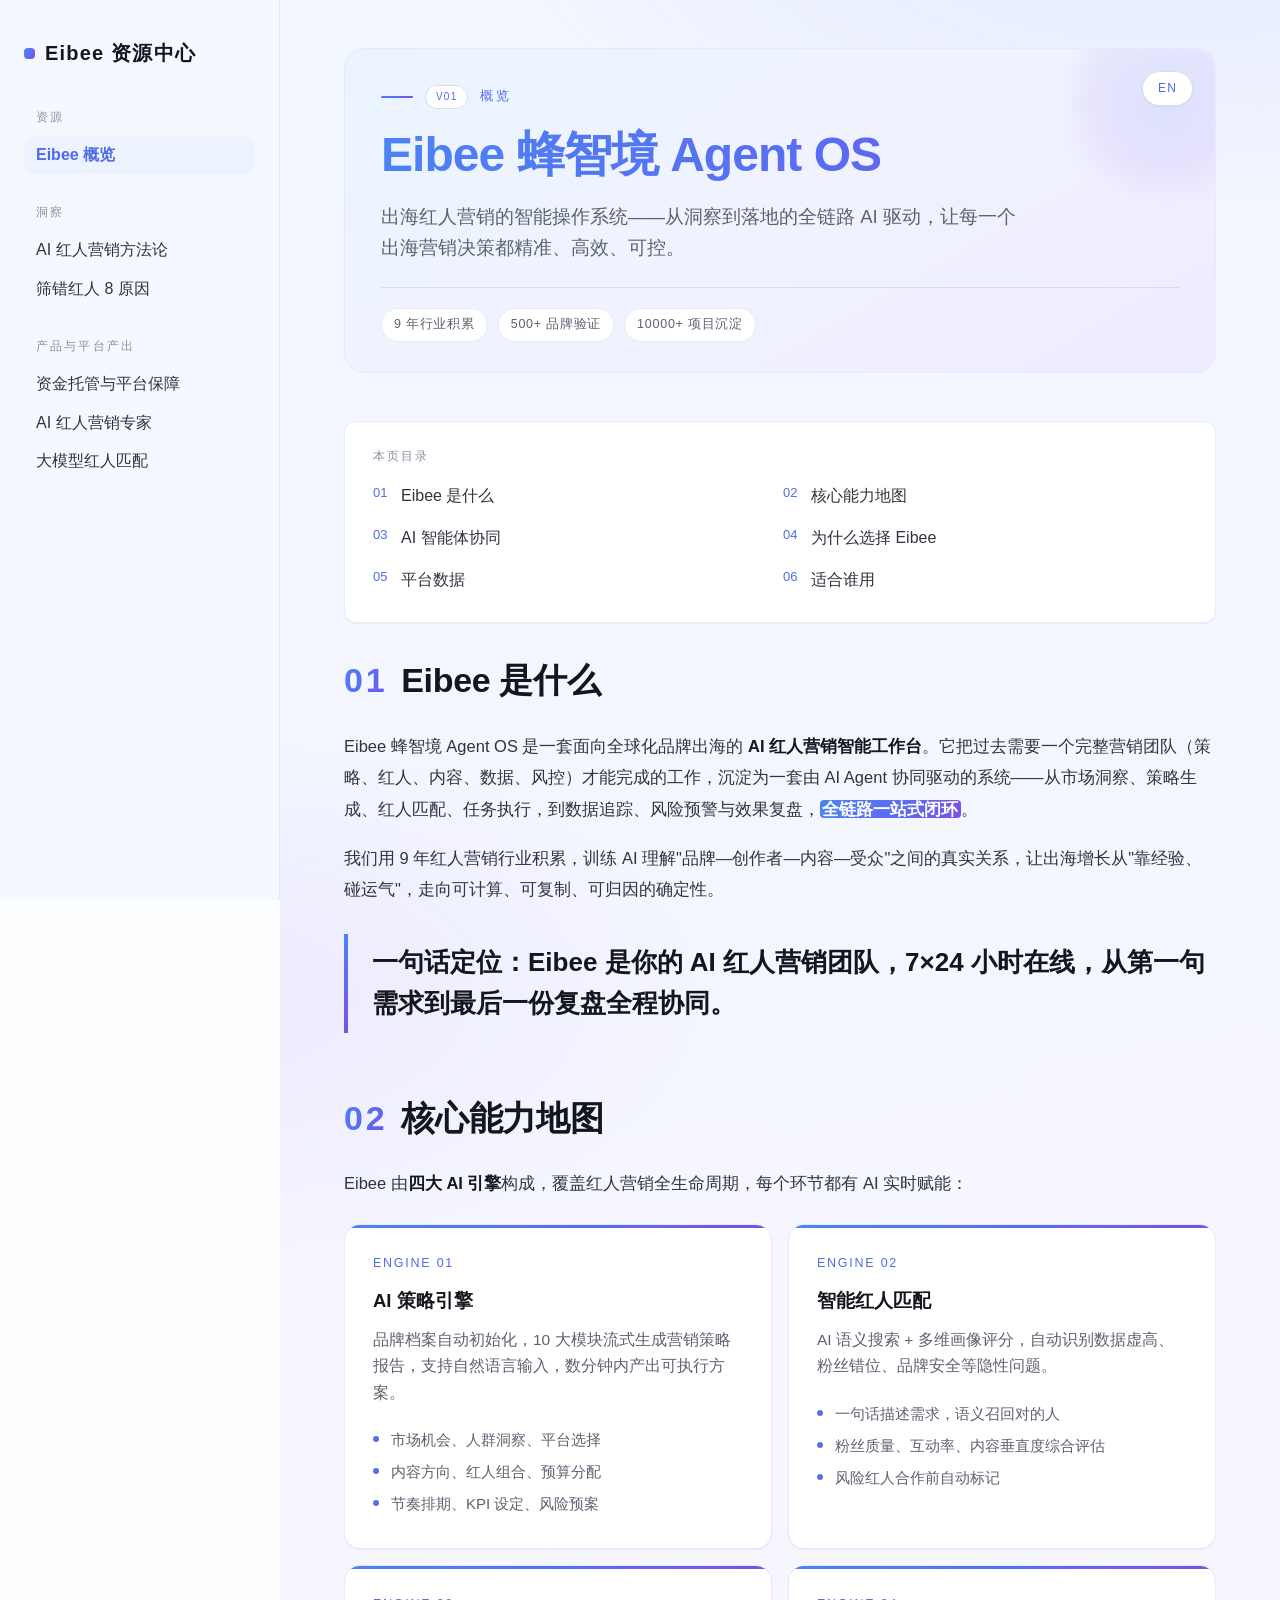
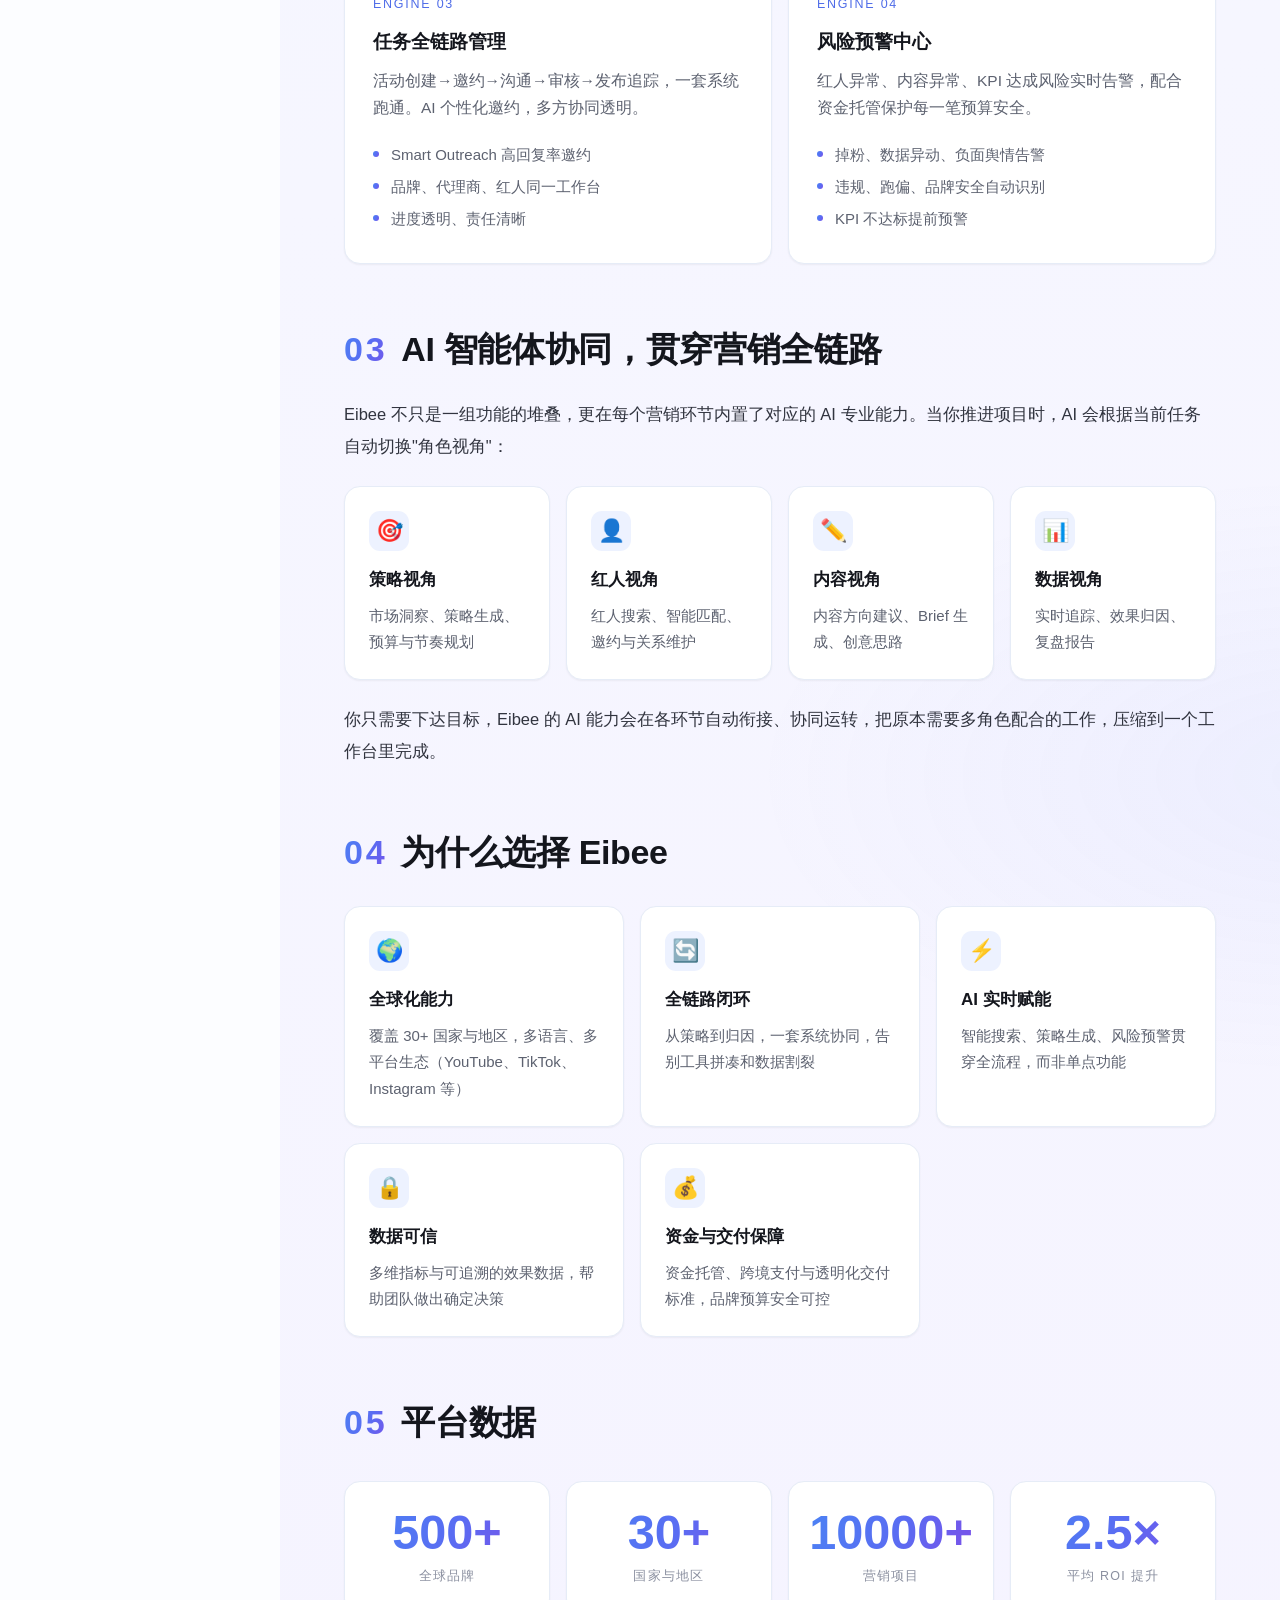
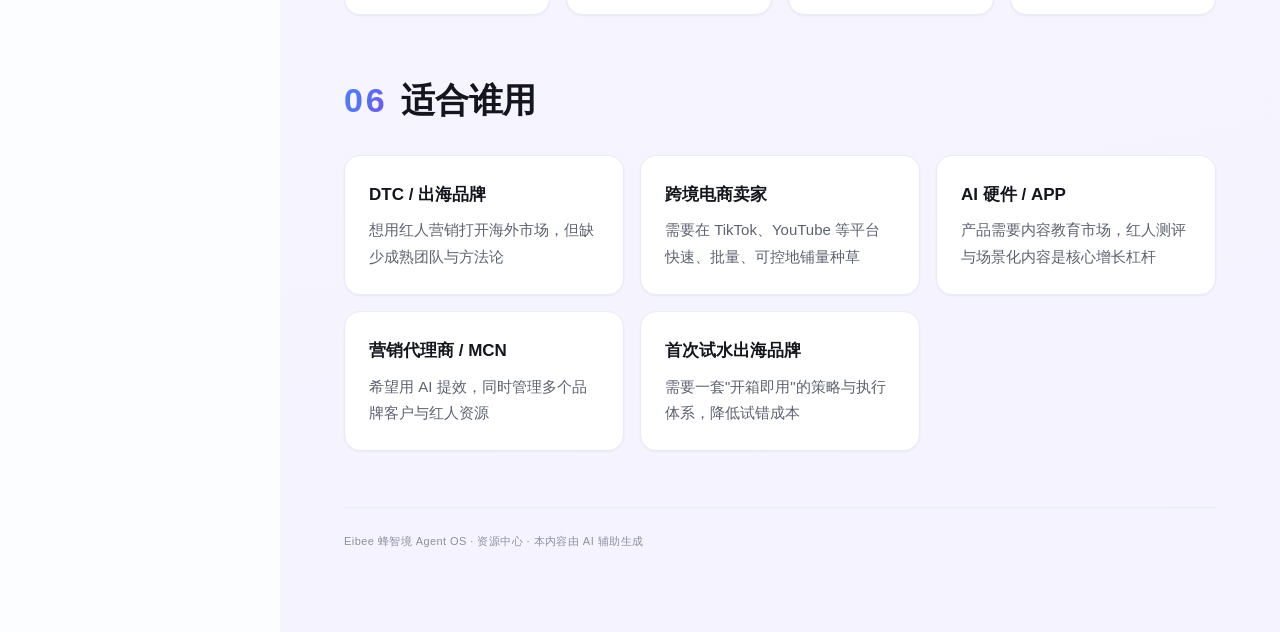
==== commit 7bcdf7d4: "全站字号整体放大一档，匹配全铺排版" ====
--- a/index.html
+++ b/index.html
@@ -5,7 +5,7 @@
 <meta name="viewport" content="width=device-width,initial-scale=1">
 <title>Eibee 蜂智境 Agent OS · Eibee 资源中心</title>
 <style>
-:root{--paper:#fcfdff;--paper-2:#f5f8ff;--bg-soft:#eef4ff;--panel:#ffffff;--line:#e6ecf7;--line-strong:#d5ddf0;--ink:#14161d;--ink-2:#31343f;--ink-3:#5d6270;--grey:#8b90a0;--blue:#4b83f4;--indigo:#5468f0;--violet:#6a5cf0;--primary:#7459d9;--primary-hover:#8b73e5;--primary-active:#4b3a8c;--primary-soft:#edf2ff;--link:#4f6ce8;--grad:linear-gradient(115deg,#4b83f4 0%,#5a6cf2 55%,#7c4fe8 100%);--band:linear-gradient(150deg,#eaf4ff 0%,#f0f3ff 50%,#efeaff 100%);--shadow-sm:0 1px 2px rgba(20,22,29,.05);--shadow-md:0 8px 24px rgba(20,22,29,.07);--shadow-acc:0 8px 24px rgba(84,104,240,.14);--r-lg:16px;--r-md:12px;--title:'CreatorOS Alibaba PuHuiTi Medium','Alibaba PuHuiTi Medium','Alibaba PuHuiTi 3.0 65 Medium','PingFang SC','Microsoft YaHei',sans-serif;--mono:'CreatorOS Alibaba PuHuiTi Web','Alibaba PuHuiTi','Alibaba PuHuiTi 3.0 55 Regular','PingFang SC','Microsoft YaHei',sans-serif;--sans:'CreatorOS Alibaba PuHuiTi Web','Alibaba PuHuiTi','Alibaba PuHuiTi 3.0 55 Regular','PingFang SC','Microsoft YaHei',sans-serif;--sidebar-w:280px}*,*::before,*::after{box-sizing:border-box;margin:0;padding:0}html{scroll-behavior:smooth;-webkit-text-size-adjust:100%}body{font-family:var(--sans);background:var(--paper);color:var(--ink);line-height:1.7;font-size:15px;-webkit-font-smoothing:antialiased;-moz-osx-font-smoothing:grayscale}h1,h2,h3,h4,h5,h6,.sidebar-logo,.sidebar-group-title,.toc-title{font-family:var(--title)}::selection{background:#4b83f4;color:#fff}.page-wrap{display:flex;min-height:100vh}.sidebar{width:var(--sidebar-w);min-width:var(--sidebar-w);background:var(--paper-2);border-right:1px solid var(--line);padding:36px 0;position:fixed;top:0;left:0;bottom:0;overflow-y:auto;z-index:100}.sidebar-inner{padding:0 24px}.sidebar-logo{display:flex;align-items:center;gap:10px;font-family:var(--title);font-size:20px;font-weight:700;letter-spacing:.06em;color:var(--ink);text-decoration:none;margin-bottom:36px}.sidebar-logo::before{content:"";width:11px;height:11px;border-radius:4px;background:var(--grad);flex:none}.sidebar-group{margin-bottom:28px}.sidebar-group-title{font-family:var(--title);font-size:12px;letter-spacing:.18em;color:var(--grey);text-transform:uppercase;padding:0 12px;margin-bottom:8px}.sidebar-item{display:flex;align-items:center;gap:10px;padding:8px 12px;border-radius:10px;font-size:16px;color:var(--ink-2);text-decoration:none;transition:background .15s,color .15s;line-height:1.4}.sidebar-item:hover{background:var(--primary-soft);color:var(--link)}.sidebar-item.active{background:var(--primary-soft);color:var(--link);font-weight:600}.sidebar-item .si-icon{display:none}.sidebar-item.sub{padding-left:34px;font-size:16px;color:var(--ink-3)}.sidebar-item.sub.active{color:var(--link);background:var(--primary-soft)}.lang-toggle{position:absolute;top:22px;right:22px;z-index:5;padding:6px 15px;border-radius:999px;background:var(--panel);color:var(--link);border:1px solid var(--line-strong);font-family:var(--mono);font-size:12px;letter-spacing:.1em;text-decoration:none;cursor:pointer;box-shadow:var(--shadow-sm);transition:background .15s,border-color .15s,color .15s,box-shadow .15s}.lang-toggle:hover{background:var(--grad);border-color:transparent;color:#fff;box-shadow:var(--shadow-acc)}.sidebar-toggle{display:none;position:fixed;top:16px;left:16px;z-index:200;width:40px;height:40px;border-radius:10px;background:var(--panel);color:var(--ink);border:1px solid var(--line-strong);font-size:18px;cursor:pointer;align-items:center;justify-content:center;box-shadow:var(--shadow-sm)}.main{margin-left:var(--sidebar-w);flex:1;min-width:0;background:radial-gradient(1100px 480px at 88% -80px,rgba(91,124,244,.11),transparent 62%),radial-gradient(900px 460px at -80px 26%,rgba(124,79,232,.075),transparent 60%),radial-gradient(1000px 520px at 105% 62%,rgba(91,124,244,.06),transparent 58%),linear-gradient(170deg,#f3f7ff 0%,#f6f6ff 45%,#f5f3ff 100%)}.main-inner{position:relative;max-width:none;margin:0;padding:48px 64px 80px}.doc-hero{margin-bottom:48px;position:relative;background:var(--band);border:1px solid var(--line);border-radius:20px;padding:36px 36px 30px;overflow:hidden}.doc-hero::after{content:"";position:absolute;top:-60px;right:-60px;width:220px;height:220px;border-radius:50%;background:radial-gradient(circle,rgba(91,124,244,.13) 0%,rgba(124,79,232,.08) 45%,transparent 70%);pointer-events:none}.doc-eyebrow{font-family:var(--mono);font-size:11px;letter-spacing:.2em;color:var(--link);margin-bottom:16px;display:flex;align-items:center;gap:12px}.doc-eyebrow::before{content:"";width:32px;height:2px;border-radius:2px;background:var(--grad)}.doc-eyebrow .cat-tag{display:inline-block;padding:2px 10px;border-radius:999px;background:var(--panel);color:var(--link);border:1px solid var(--line-strong);font-size:10px;letter-spacing:.12em}.doc-title{font-size:clamp(28px,4vw,42px);font-weight:900;line-height:1.25;letter-spacing:-.02em;background:var(--grad);-webkit-background-clip:text;background-clip:text;-webkit-text-fill-color:transparent;color:var(--indigo);margin-bottom:16px}.doc-subtitle{font-size:17px;color:var(--ink-3);line-height:1.7;max-width:640px}.doc-meta{display:flex;gap:10px;flex-wrap:wrap;margin-top:24px;padding-top:20px;border-top:1px solid var(--line-strong);font-family:var(--mono);font-size:11px;letter-spacing:.06em;color:var(--ink-3)}.doc-meta span{display:flex;align-items:center;gap:6px;padding:5px 12px;border-radius:999px;background:var(--panel);border:1px solid var(--line)}.sec{margin-bottom:56px;scroll-margin-top:24px}.sec-head{display:flex;align-items:baseline;gap:14px;margin-bottom:20px}.sec-num{font-family:var(--mono);font-size:clamp(22px,2.8vw,28px);font-weight:700;background:var(--grad);-webkit-background-clip:text;background-clip:text;-webkit-text-fill-color:transparent;color:var(--indigo);letter-spacing:.08em;min-width:32px}.sec-title{font-size:clamp(22px,2.8vw,28px);font-weight:800;line-height:1.3;letter-spacing:-.01em;color:var(--ink)}.sec-lead{font-size:16px;color:var(--ink-3);line-height:1.8;margin-bottom:20px}.sec p{margin-bottom:16px;color:var(--ink-2);font-size:15px;line-height:1.85}.sec strong{color:var(--ink);font-weight:700}.hl{background:var(--grad);color:#fff;padding:0 .15em;border-radius:4px;font-weight:600}.pull{font-weight:800;font-size:clamp(18px,2.2vw,22px);line-height:1.6;border-left:4px solid transparent;border-image:linear-gradient(180deg,#4b83f4,#7c4fe8) 1;padding:8px 0 8px 24px;margin:28px 0;color:var(--ink)}.cards{display:grid;gap:16px;margin:24px 0}.cards-2{grid-template-columns:repeat(2,1fr)}.cards-3{grid-template-columns:repeat(3,1fr)}.cards-4{grid-template-columns:repeat(4,1fr)}.card{background:var(--panel);border:1px solid var(--line);border-radius:var(--r-lg);padding:24px;box-shadow:var(--shadow-sm);transition:transform .2s,box-shadow .2s,border-color .2s}.card:hover{transform:translateY(-3px);border-color:#a8b8f5;box-shadow:var(--shadow-acc)}.card-icon{width:40px;height:40px;border-radius:11px;background:var(--primary-soft);color:var(--link);display:flex;align-items:center;justify-content:center;font-size:20px;margin-bottom:14px}.card h4{font-size:15px;font-weight:700;margin-bottom:8px;color:var(--ink)}.card p{font-size:13.5px;color:var(--ink-3);line-height:1.7;margin:0}.feat-card{background:var(--panel);border:1px solid var(--line);border-radius:var(--r-lg);padding:28px;position:relative;overflow:hidden;box-shadow:var(--shadow-sm);transition:transform .2s,box-shadow .2s,border-color .2s}.feat-card:hover{transform:translateY(-3px);border-color:#a8b8f5;box-shadow:var(--shadow-acc)}.feat-card::before{content:"";position:absolute;top:0;left:0;right:0;height:3px;background:var(--grad)}.feat-card .fc-num{font-family:var(--mono);font-size:11px;letter-spacing:.14em;color:var(--link);margin-bottom:10px}.feat-card h4{font-size:17px;font-weight:700;margin-bottom:10px;color:var(--ink)}.feat-card p{font-size:14px;color:var(--ink-3);line-height:1.7}.feat-card ul{margin:12px 0 0;padding:0;list-style:none}.feat-card ul li{font-size:13.5px;color:var(--ink-3);padding:4px 0;padding-left:18px;position:relative;line-height:1.6}.feat-card ul li::before{content:"";position:absolute;left:0;top:12px;width:6px;height:6px;border-radius:50%;background:var(--grad)}.acc-band{background:var(--band);border:1px solid var(--line);border-radius:18px;padding:clamp(28px,4vw,48px);margin:32px 0}.acc-band .sec-title{color:var(--ink)}.stats-row{display:grid;gap:16px;margin:28px 0}.stats-4{grid-template-columns:repeat(4,1fr)}.stats-3{grid-template-columns:repeat(3,1fr)}.stat{text-align:center;padding:26px 16px;background:var(--panel);border:1px solid var(--line);border-radius:var(--r-lg);box-shadow:var(--shadow-sm);transition:border-color .2s,box-shadow .2s,transform .2s}.stat:hover{border-color:#a8b8f5;box-shadow:var(--shadow-acc);transform:translateY(-3px)}.stat .num{font-size:clamp(28px,3.5vw,42px);font-weight:900;background:var(--grad);-webkit-background-clip:text;background-clip:text;-webkit-text-fill-color:transparent;color:var(--indigo);line-height:1;font-variant-numeric:tabular-nums}.stat .label{font-family:var(--mono);font-size:11px;letter-spacing:.1em;color:var(--grey);margin-top:10px}.table-wrap{overflow-x:auto;margin:24px 0}table{width:100%;border-collapse:collapse;font-size:14px}th{text-align:left;padding:12px 16px;font-family:var(--mono);font-size:11px;letter-spacing:.1em;color:var(--link);border-bottom:2px solid transparent;border-image:linear-gradient(90deg,#4b83f4,#7c4fe8) 1;text-transform:uppercase}td{padding:14px 16px;border-bottom:1px solid var(--line);color:var(--ink-2)}tr:hover td{background:var(--paper-2)}.steps{margin:28px 0;position:relative}.step{display:flex;gap:20px;margin-bottom:24px;position:relative}.step:last-child{margin-bottom:0}.step-marker{width:36px;height:36px;flex:none;border-radius:50%;background:var(--grad);color:#fff;display:flex;align-items:center;justify-content:center;font-family:var(--mono);font-weight:700;font-size:14px}.step-body h4{font-size:15px;font-weight:700;margin-bottom:6px;color:var(--ink)}.step-body p{font-size:14px;color:var(--ink-3);margin:0;line-height:1.7}.doc-footer{margin-top:48px;padding-top:24px;border-top:1px solid var(--line);font-family:var(--mono);font-size:11px;letter-spacing:.04em;color:var(--grey);line-height:1.8}.toc{background:var(--panel);border:1px solid var(--line);border-radius:var(--r-md);padding:20px 24px;margin:28px 0;box-shadow:var(--shadow-sm)}.toc-title{font-family:var(--title);font-size:10px;letter-spacing:.18em;color:var(--grey);text-transform:uppercase;margin-bottom:12px}.toc-list{list-style:none;display:grid;grid-template-columns:repeat(2,1fr);gap:6px}.toc-list a{color:var(--ink-2);text-decoration:none;font-size:13.5px;padding:4px 0;display:flex;gap:8px;transition:color .15s}.toc-list a:hover{color:var(--link)}.toc-list a .tn{font-family:var(--mono);font-size:11px;color:var(--link);min-width:20px}@media(max-width:900px){.sidebar{transform:translateX(-100%);transition:transform .25s;box-shadow:8px 0 40px rgba(20,22,29,.18)}.sidebar.open{transform:translateX(0)}.sidebar-toggle{display:flex}.main{margin-left:0}.main-inner{padding:32px 20px 60px}.lang-toggle{top:14px;right:14px}.doc-hero{padding:26px 22px 24px}.cards-2,.cards-3,.cards-4{grid-template-columns:1fr}.stats-4,.stats-3{grid-template-columns:repeat(2,1fr)}.toc-list{grid-template-columns:1fr}}@media(max-width:560px){.stats-4,.stats-3{grid-template-columns:1fr}}@media print{.sidebar,.sidebar-toggle,.lang-toggle{display:none!important}.main{margin-left:0}.main-inner{max-width:100%;padding:0}.sec{break-inside:avoid}.card,.feat-card,.stat,.acc-band,.doc-hero{break-inside:avoid;box-shadow:none}.doc-title,.sec-num,.stat .num{-webkit-text-fill-color:currentColor;color:var(--indigo)}}
+:root{--paper:#fcfdff;--paper-2:#f5f8ff;--bg-soft:#eef4ff;--panel:#ffffff;--line:#e6ecf7;--line-strong:#d5ddf0;--ink:#14161d;--ink-2:#31343f;--ink-3:#5d6270;--grey:#8b90a0;--blue:#4b83f4;--indigo:#5468f0;--violet:#6a5cf0;--primary:#7459d9;--primary-hover:#8b73e5;--primary-active:#4b3a8c;--primary-soft:#edf2ff;--link:#4f6ce8;--grad:linear-gradient(115deg,#4b83f4 0%,#5a6cf2 55%,#7c4fe8 100%);--band:linear-gradient(150deg,#eaf4ff 0%,#f0f3ff 50%,#efeaff 100%);--shadow-sm:0 1px 2px rgba(20,22,29,.05);--shadow-md:0 8px 24px rgba(20,22,29,.07);--shadow-acc:0 8px 24px rgba(84,104,240,.14);--r-lg:16px;--r-md:12px;--title:'CreatorOS Alibaba PuHuiTi Medium','Alibaba PuHuiTi Medium','Alibaba PuHuiTi 3.0 65 Medium','PingFang SC','Microsoft YaHei',sans-serif;--mono:'CreatorOS Alibaba PuHuiTi Web','Alibaba PuHuiTi','Alibaba PuHuiTi 3.0 55 Regular','PingFang SC','Microsoft YaHei',sans-serif;--sans:'CreatorOS Alibaba PuHuiTi Web','Alibaba PuHuiTi','Alibaba PuHuiTi 3.0 55 Regular','PingFang SC','Microsoft YaHei',sans-serif;--sidebar-w:280px}*,*::before,*::after{box-sizing:border-box;margin:0;padding:0}html{scroll-behavior:smooth;-webkit-text-size-adjust:100%}body{font-family:var(--sans);background:var(--paper);color:var(--ink);line-height:1.75;font-size:16.5px;-webkit-font-smoothing:antialiased;-moz-osx-font-smoothing:grayscale}h1,h2,h3,h4,h5,h6,.sidebar-logo,.sidebar-group-title,.toc-title{font-family:var(--title)}::selection{background:#4b83f4;color:#fff}.page-wrap{display:flex;min-height:100vh}.sidebar{width:var(--sidebar-w);min-width:var(--sidebar-w);background:var(--paper-2);border-right:1px solid var(--line);padding:36px 0;position:fixed;top:0;left:0;bottom:0;overflow-y:auto;z-index:100}.sidebar-inner{padding:0 24px}.sidebar-logo{display:flex;align-items:center;gap:10px;font-family:var(--title);font-size:20px;font-weight:700;letter-spacing:.06em;color:var(--ink);text-decoration:none;margin-bottom:36px}.sidebar-logo::before{content:"";width:11px;height:11px;border-radius:4px;background:var(--grad);flex:none}.sidebar-group{margin-bottom:28px}.sidebar-group-title{font-family:var(--title);font-size:12px;letter-spacing:.18em;color:var(--grey);text-transform:uppercase;padding:0 12px;margin-bottom:8px}.sidebar-item{display:flex;align-items:center;gap:10px;padding:8px 12px;border-radius:10px;font-size:16px;color:var(--ink-2);text-decoration:none;transition:background .15s,color .15s;line-height:1.4}.sidebar-item:hover{background:var(--primary-soft);color:var(--link)}.sidebar-item.active{background:var(--primary-soft);color:var(--link);font-weight:600}.sidebar-item .si-icon{display:none}.sidebar-item.sub{padding-left:34px;font-size:16px;color:var(--ink-3)}.sidebar-item.sub.active{color:var(--link);background:var(--primary-soft)}.lang-toggle{position:absolute;top:22px;right:22px;z-index:5;padding:6px 15px;border-radius:999px;background:var(--panel);color:var(--link);border:1px solid var(--line-strong);font-family:var(--mono);font-size:12px;letter-spacing:.1em;text-decoration:none;cursor:pointer;box-shadow:var(--shadow-sm);transition:background .15s,border-color .15s,color .15s,box-shadow .15s}.lang-toggle:hover{background:var(--grad);border-color:transparent;color:#fff;box-shadow:var(--shadow-acc)}.sidebar-toggle{display:none;position:fixed;top:16px;left:16px;z-index:200;width:40px;height:40px;border-radius:10px;background:var(--panel);color:var(--ink);border:1px solid var(--line-strong);font-size:18px;cursor:pointer;align-items:center;justify-content:center;box-shadow:var(--shadow-sm)}.main{margin-left:var(--sidebar-w);flex:1;min-width:0;background:radial-gradient(1100px 480px at 88% -80px,rgba(91,124,244,.11),transparent 62%),radial-gradient(900px 460px at -80px 26%,rgba(124,79,232,.075),transparent 60%),radial-gradient(1000px 520px at 105% 62%,rgba(91,124,244,.06),transparent 58%),linear-gradient(170deg,#f3f7ff 0%,#f6f6ff 45%,#f5f3ff 100%)}.main-inner{position:relative;max-width:none;margin:0;padding:48px 64px 80px}.doc-hero{margin-bottom:48px;position:relative;background:var(--band);border:1px solid var(--line);border-radius:20px;padding:36px 36px 30px;overflow:hidden}.doc-hero::after{content:"";position:absolute;top:-60px;right:-60px;width:220px;height:220px;border-radius:50%;background:radial-gradient(circle,rgba(91,124,244,.13) 0%,rgba(124,79,232,.08) 45%,transparent 70%);pointer-events:none}.doc-eyebrow{font-family:var(--mono);font-size:12.5px;letter-spacing:.2em;color:var(--link);margin-bottom:16px;display:flex;align-items:center;gap:12px}.doc-eyebrow::before{content:"";width:32px;height:2px;border-radius:2px;background:var(--grad)}.doc-eyebrow .cat-tag{display:inline-block;padding:2px 10px;border-radius:999px;background:var(--panel);color:var(--link);border:1px solid var(--line-strong);font-size:10px;letter-spacing:.12em}.doc-title{font-size:clamp(30px,4.2vw,48px);font-weight:900;line-height:1.25;letter-spacing:-.02em;background:var(--grad);-webkit-background-clip:text;background-clip:text;-webkit-text-fill-color:transparent;color:var(--indigo);margin-bottom:16px}.doc-subtitle{font-size:18.5px;color:var(--ink-3);line-height:1.7;max-width:640px}.doc-meta{display:flex;gap:10px;flex-wrap:wrap;margin-top:24px;padding-top:20px;border-top:1px solid var(--line-strong);font-family:var(--mono);font-size:12.5px;letter-spacing:.06em;color:var(--ink-3)}.doc-meta span{display:flex;align-items:center;gap:6px;padding:5px 12px;border-radius:999px;background:var(--panel);border:1px solid var(--line)}.sec{margin-bottom:56px;scroll-margin-top:24px}.sec-head{display:flex;align-items:baseline;gap:14px;margin-bottom:20px}.sec-num{font-family:var(--mono);font-size:clamp(26px,3vw,34px);font-weight:700;background:var(--grad);-webkit-background-clip:text;background-clip:text;-webkit-text-fill-color:transparent;color:var(--indigo);letter-spacing:.08em;min-width:32px}.sec-title{font-size:clamp(26px,3vw,34px);font-weight:800;line-height:1.3;letter-spacing:-.01em;color:var(--ink)}.sec-lead{font-size:18px;color:var(--ink-3);line-height:1.8;margin-bottom:20px}.sec p{margin-bottom:18px;color:var(--ink-2);font-size:16.5px;line-height:1.9}.sec strong{color:var(--ink);font-weight:700}.hl{background:var(--grad);color:#fff;padding:0 .15em;border-radius:4px;font-weight:600}.pull{font-weight:800;font-size:clamp(20px,2.4vw,26px);line-height:1.6;border-left:4px solid transparent;border-image:linear-gradient(180deg,#4b83f4,#7c4fe8) 1;padding:8px 0 8px 24px;margin:28px 0;color:var(--ink)}.cards{display:grid;gap:16px;margin:24px 0}.cards-2{grid-template-columns:repeat(2,1fr)}.cards-3{grid-template-columns:repeat(3,1fr)}.cards-4{grid-template-columns:repeat(4,1fr)}.card{background:var(--panel);border:1px solid var(--line);border-radius:var(--r-lg);padding:24px;box-shadow:var(--shadow-sm);transition:transform .2s,box-shadow .2s,border-color .2s}.card:hover{transform:translateY(-3px);border-color:#a8b8f5;box-shadow:var(--shadow-acc)}.card-icon{width:40px;height:40px;border-radius:11px;background:var(--primary-soft);color:var(--link);display:flex;align-items:center;justify-content:center;font-size:22px;margin-bottom:14px}.card h4{font-size:17px;font-weight:700;margin-bottom:8px;color:var(--ink)}.card p{font-size:15px;color:var(--ink-3);line-height:1.75;margin:0}.feat-card{background:var(--panel);border:1px solid var(--line);border-radius:var(--r-lg);padding:28px;position:relative;overflow:hidden;box-shadow:var(--shadow-sm);transition:transform .2s,box-shadow .2s,border-color .2s}.feat-card:hover{transform:translateY(-3px);border-color:#a8b8f5;box-shadow:var(--shadow-acc)}.feat-card::before{content:"";position:absolute;top:0;left:0;right:0;height:3px;background:var(--grad)}.feat-card .fc-num{font-family:var(--mono);font-size:12.5px;letter-spacing:.14em;color:var(--link);margin-bottom:10px}.feat-card h4{font-size:18.5px;font-weight:700;margin-bottom:10px;color:var(--ink)}.feat-card p{font-size:15.5px;color:var(--ink-3);line-height:1.7}.feat-card ul{margin:12px 0 0;padding:0;list-style:none}.feat-card ul li{font-size:15px;color:var(--ink-3);padding:4px 0;padding-left:18px;position:relative;line-height:1.6}.feat-card ul li::before{content:"";position:absolute;left:0;top:12px;width:6px;height:6px;border-radius:50%;background:var(--grad)}.acc-band{background:var(--band);border:1px solid var(--line);border-radius:18px;padding:clamp(28px,4vw,48px);margin:32px 0}.acc-band .sec-title{color:var(--ink)}.stats-row{display:grid;gap:16px;margin:28px 0}.stats-4{grid-template-columns:repeat(4,1fr)}.stats-3{grid-template-columns:repeat(3,1fr)}.stat{text-align:center;padding:26px 16px;background:var(--panel);border:1px solid var(--line);border-radius:var(--r-lg);box-shadow:var(--shadow-sm);transition:border-color .2s,box-shadow .2s,transform .2s}.stat:hover{border-color:#a8b8f5;box-shadow:var(--shadow-acc);transform:translateY(-3px)}.stat .num{font-size:clamp(32px,3.8vw,50px);font-weight:900;background:var(--grad);-webkit-background-clip:text;background-clip:text;-webkit-text-fill-color:transparent;color:var(--indigo);line-height:1;font-variant-numeric:tabular-nums}.stat .label{font-family:var(--mono);font-size:12.5px;letter-spacing:.1em;color:var(--grey);margin-top:10px}.table-wrap{overflow-x:auto;margin:24px 0}table{width:100%;border-collapse:collapse;font-size:15.5px}th{text-align:left;padding:14px 16px;font-family:var(--mono);font-size:12.5px;letter-spacing:.1em;color:var(--link);border-bottom:2px solid transparent;border-image:linear-gradient(90deg,#4b83f4,#7c4fe8) 1;text-transform:uppercase}td{padding:16px 18px;border-bottom:1px solid var(--line);color:var(--ink-2)}tr:hover td{background:var(--paper-2)}.steps{margin:28px 0;position:relative}.step{display:flex;gap:20px;margin-bottom:24px;position:relative}.step:last-child{margin-bottom:0}.step-marker{width:40px;height:40px;flex:none;border-radius:50%;background:var(--grad);color:#fff;display:flex;align-items:center;justify-content:center;font-family:var(--mono);font-weight:700;font-size:15px}.step-body h4{font-size:17px;font-weight:700;margin-bottom:6px;color:var(--ink)}.step-body p{font-size:15.5px;color:var(--ink-3);margin:0;line-height:1.7}.doc-footer{margin-top:48px;padding-top:24px;border-top:1px solid var(--line);font-family:var(--mono);font-size:11px;letter-spacing:.04em;color:var(--grey);line-height:1.8}.toc{background:var(--panel);border:1px solid var(--line);border-radius:var(--r-md);padding:24px 28px;margin:28px 0;box-shadow:var(--shadow-sm)}.toc-title{font-family:var(--title);font-size:11.5px;letter-spacing:.18em;color:var(--grey);text-transform:uppercase;margin-bottom:12px}.toc-list{list-style:none;display:grid;grid-template-columns:repeat(2,1fr);gap:6px}.toc-list a{color:var(--ink-2);text-decoration:none;font-size:16px;padding:4px 0;display:flex;gap:8px;transition:color .15s}.toc-list a:hover{color:var(--link)}.toc-list a .tn{font-family:var(--mono);font-size:13px;color:var(--link);min-width:20px}@media(max-width:900px){.sidebar{transform:translateX(-100%);transition:transform .25s;box-shadow:8px 0 40px rgba(20,22,29,.18)}.sidebar.open{transform:translateX(0)}.sidebar-toggle{display:flex}.main{margin-left:0}.main-inner{padding:32px 20px 60px}.lang-toggle{top:14px;right:14px}.doc-hero{padding:26px 22px 24px}.cards-2,.cards-3,.cards-4{grid-template-columns:1fr}.stats-4,.stats-3{grid-template-columns:repeat(2,1fr)}.toc-list{grid-template-columns:1fr}}@media(max-width:560px){.stats-4,.stats-3{grid-template-columns:1fr}}@media print{.sidebar,.sidebar-toggle,.lang-toggle{display:none!important}.main{margin-left:0}.main-inner{max-width:100%;padding:0}.sec{break-inside:avoid}.card,.feat-card,.stat,.acc-band,.doc-hero{break-inside:avoid;box-shadow:none}.doc-title,.sec-num,.stat .num{-webkit-text-fill-color:currentColor;color:var(--indigo)}}
 </style>
 </head>
 <body>
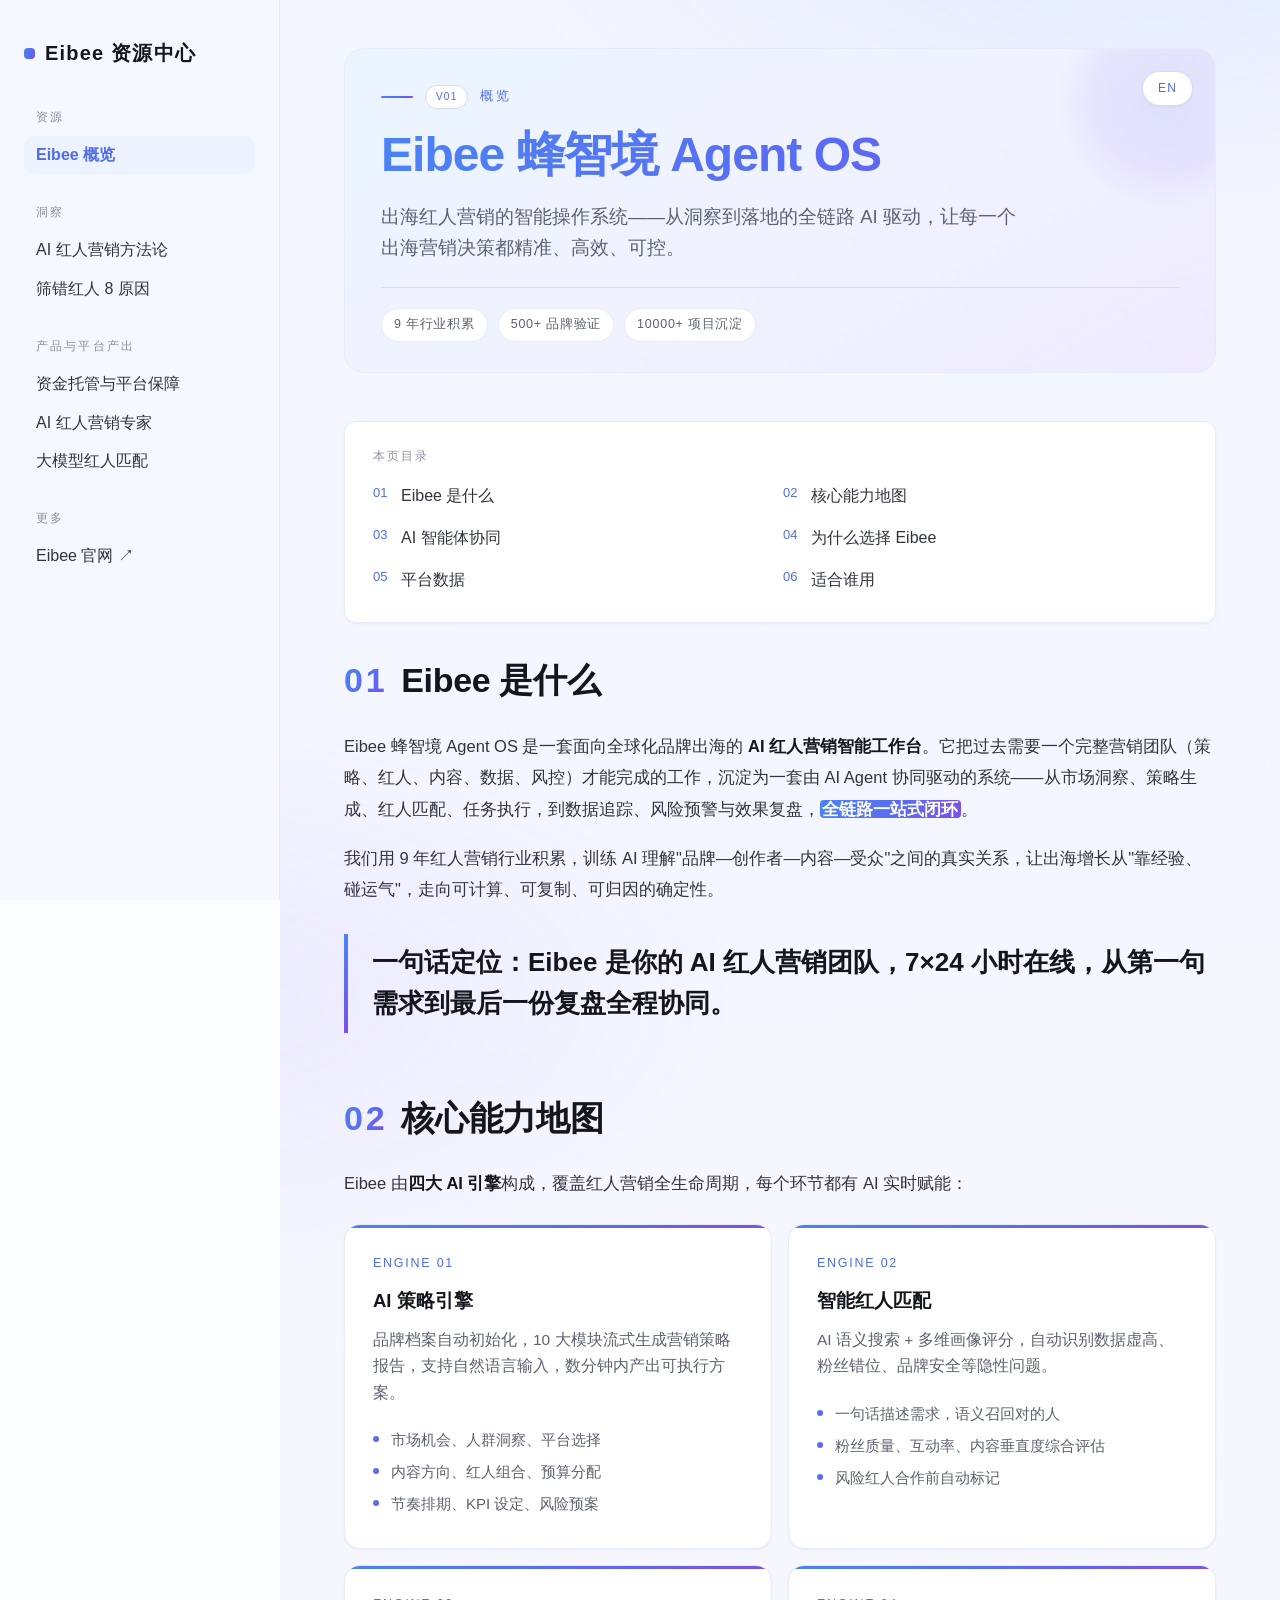
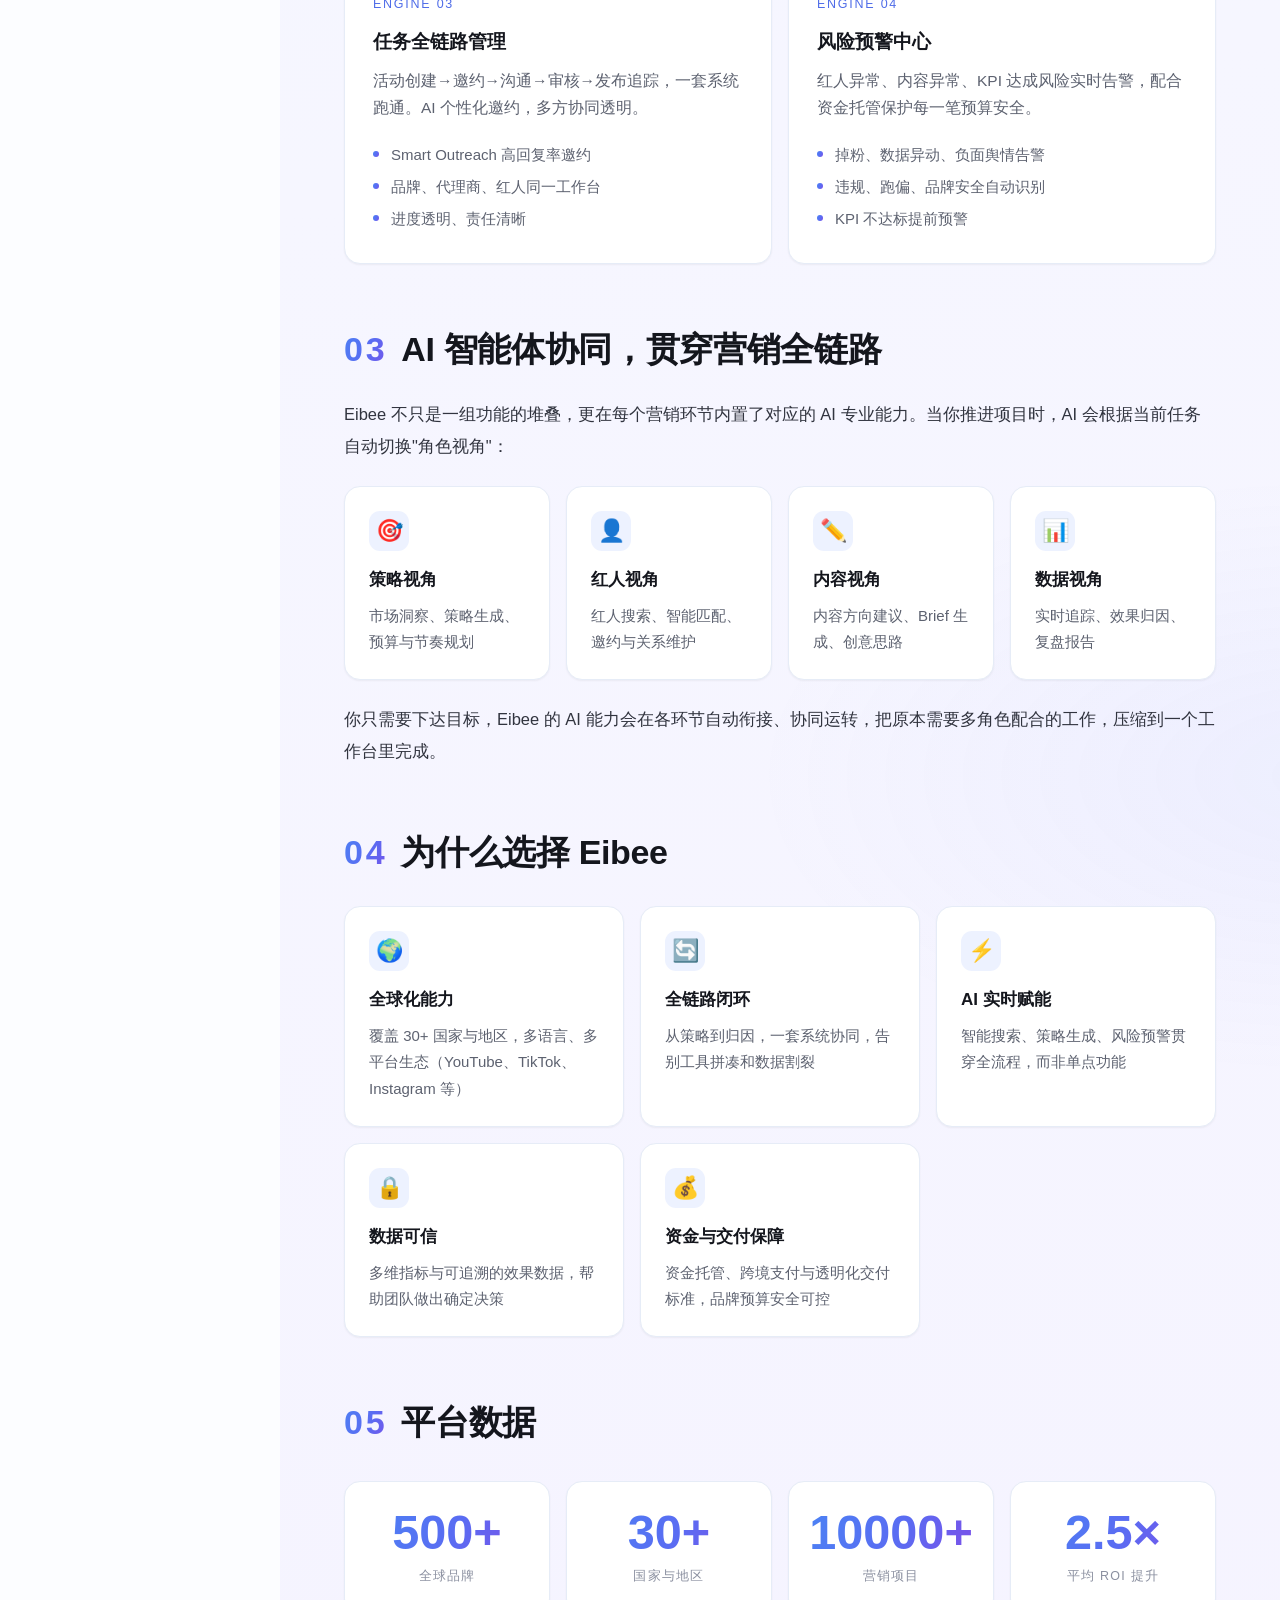
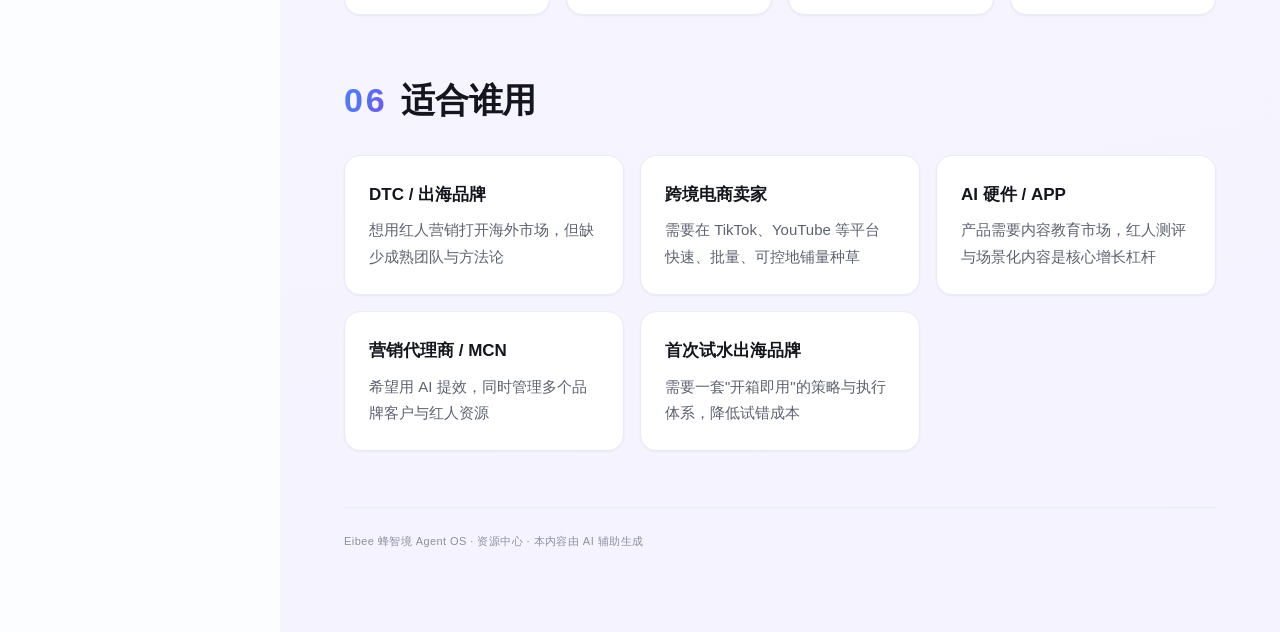
==== commit 4401da1a: "侧边栏新增「更多」分组：Eibee 官网外链" ====
--- a/index.html
+++ b/index.html
@@ -22,6 +22,10 @@
 </div><div class="sidebar-group">
   <div class="sidebar-group-title">产品与平台产出</div>
   <a class="sidebar-item" href="fund-escrow.html?sharecode=LYEO55FTEU"><span class="si-icon">›</span>资金托管与平台保障</a><a class="sidebar-item" href="ai-expert.html?sharecode=LYEO55FTEU"><span class="si-icon">›</span>AI 红人营销专家</a><a class="sidebar-item" href="llm-matching.html?sharecode=LYEO55FTEU"><span class="si-icon">›</span>大模型红人匹配</a>
+</div>
+<div class="sidebar-group">
+  <div class="sidebar-group-title">更多</div>
+  <a class="sidebar-item" href="https://www.eibee.ai" target="_blank" rel="noopener"><span class="si-icon">›</span>Eibee 官网 ↗</a>
 </div>
   </div>
 </aside>
